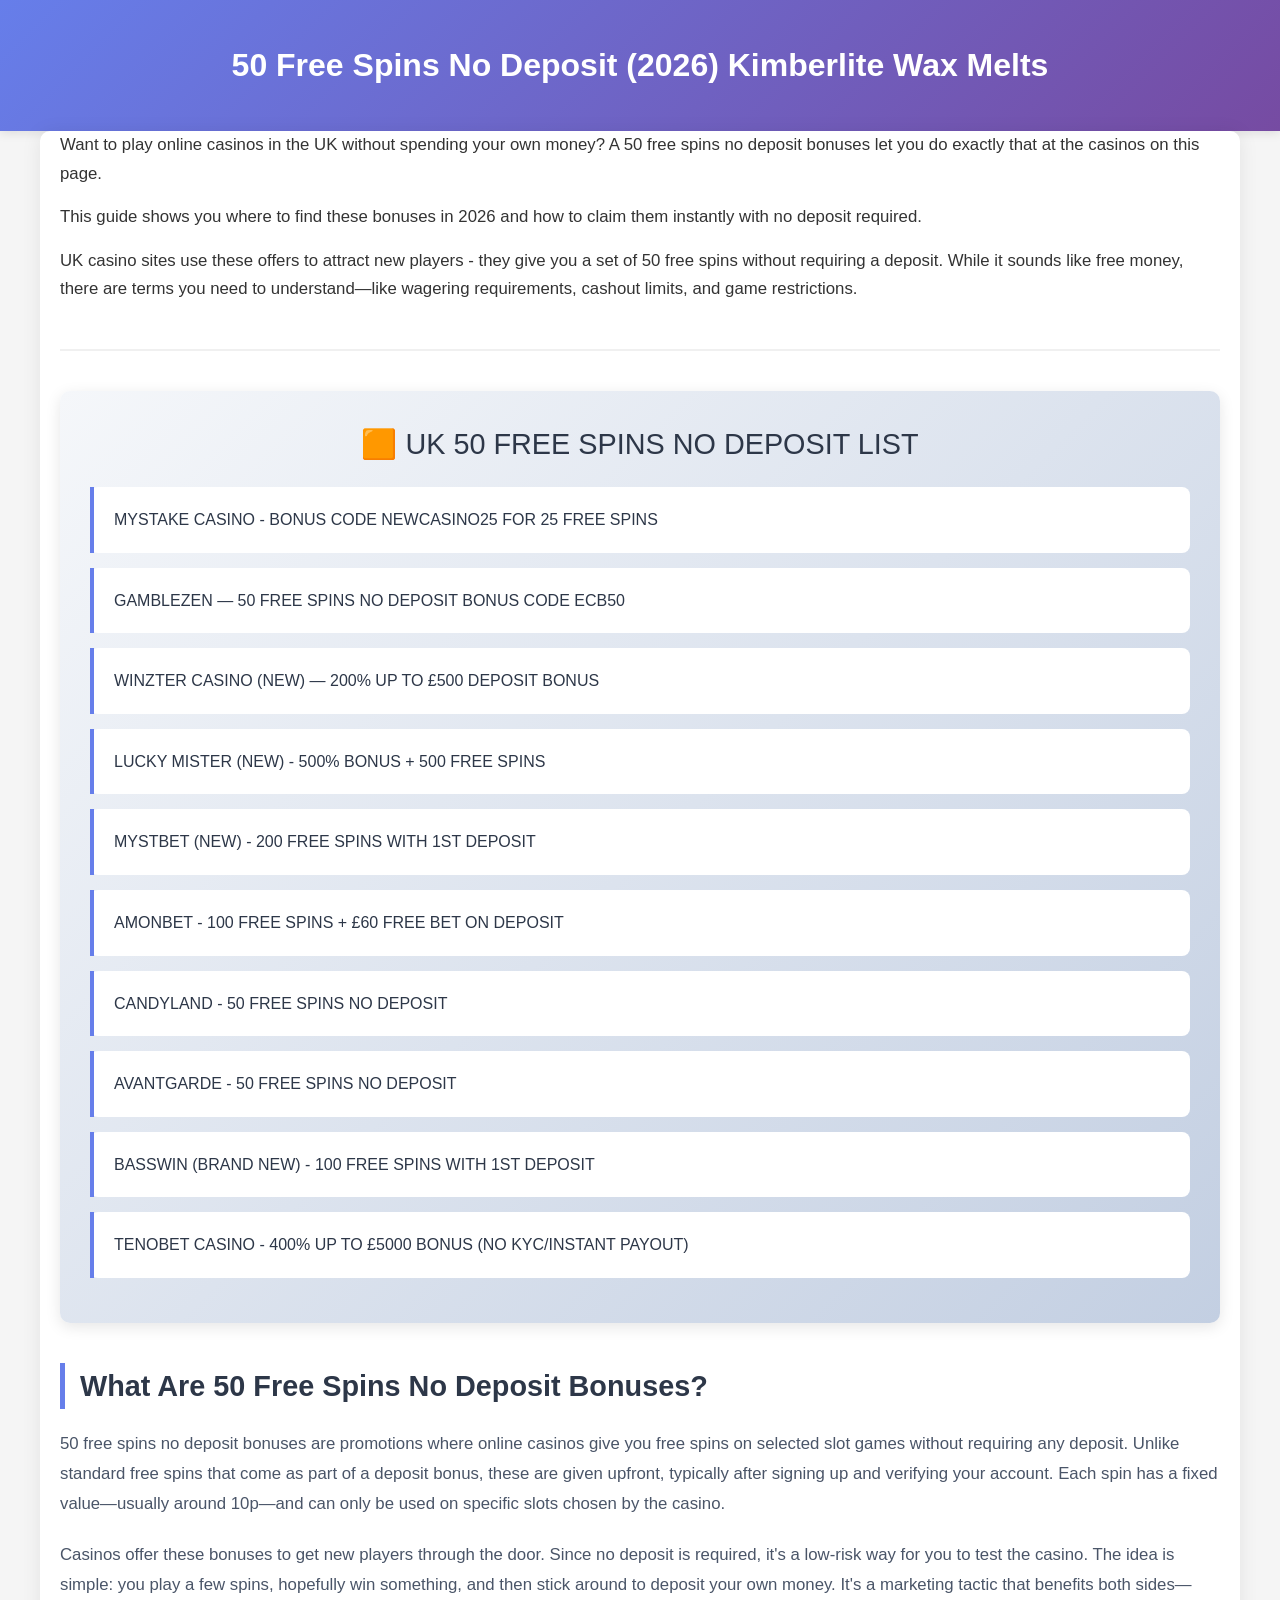
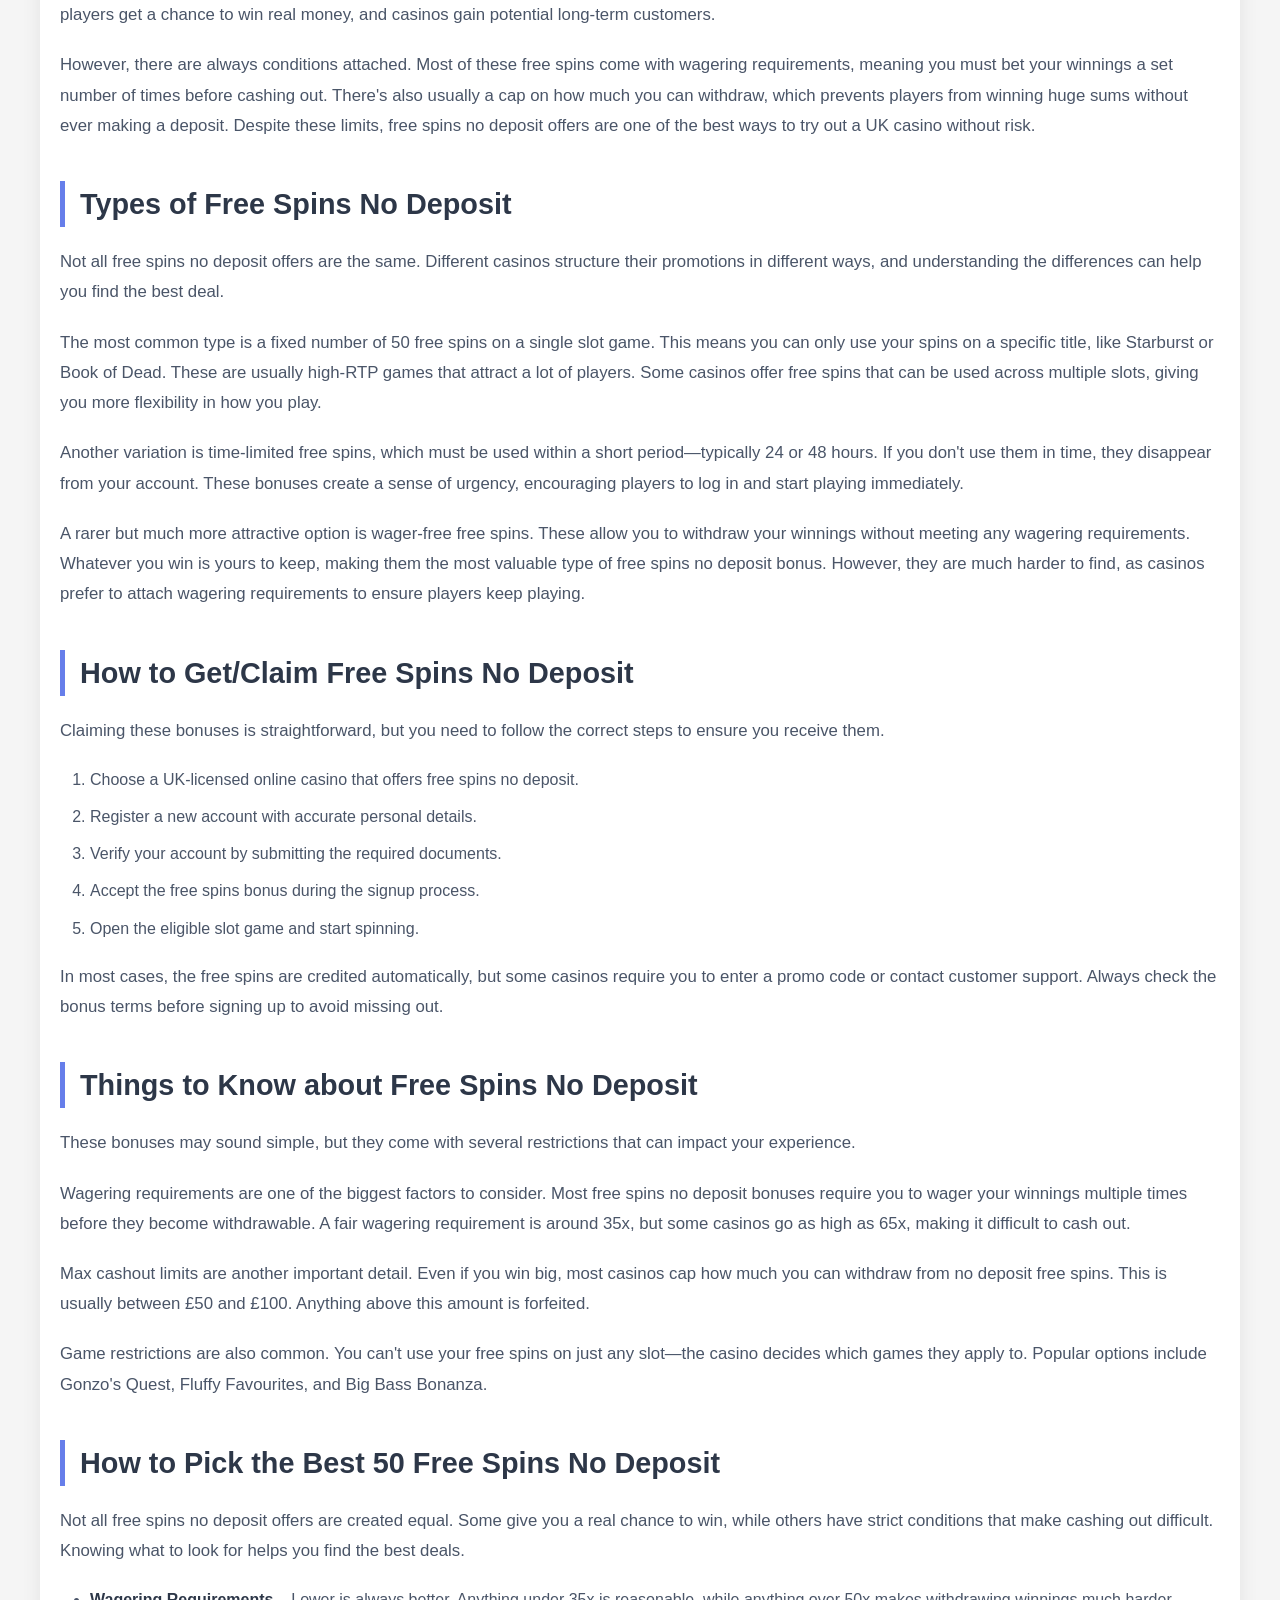
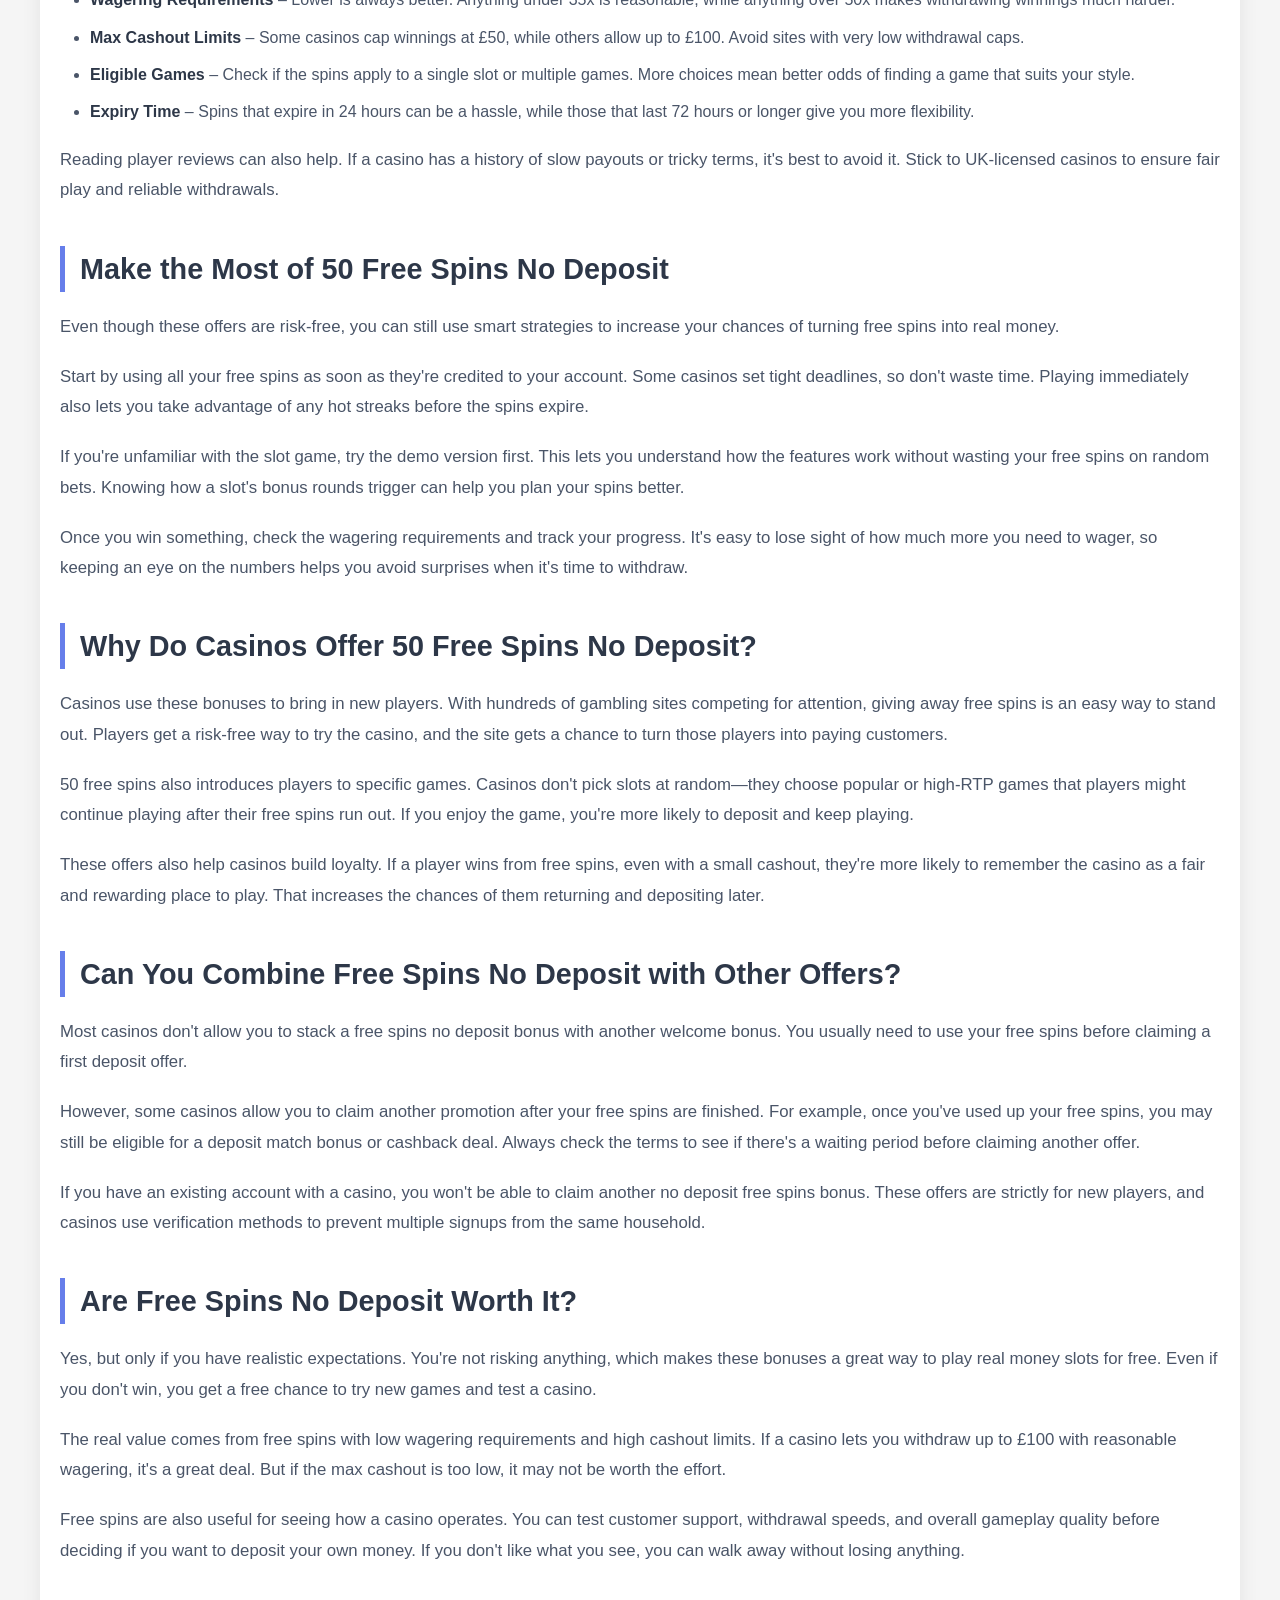
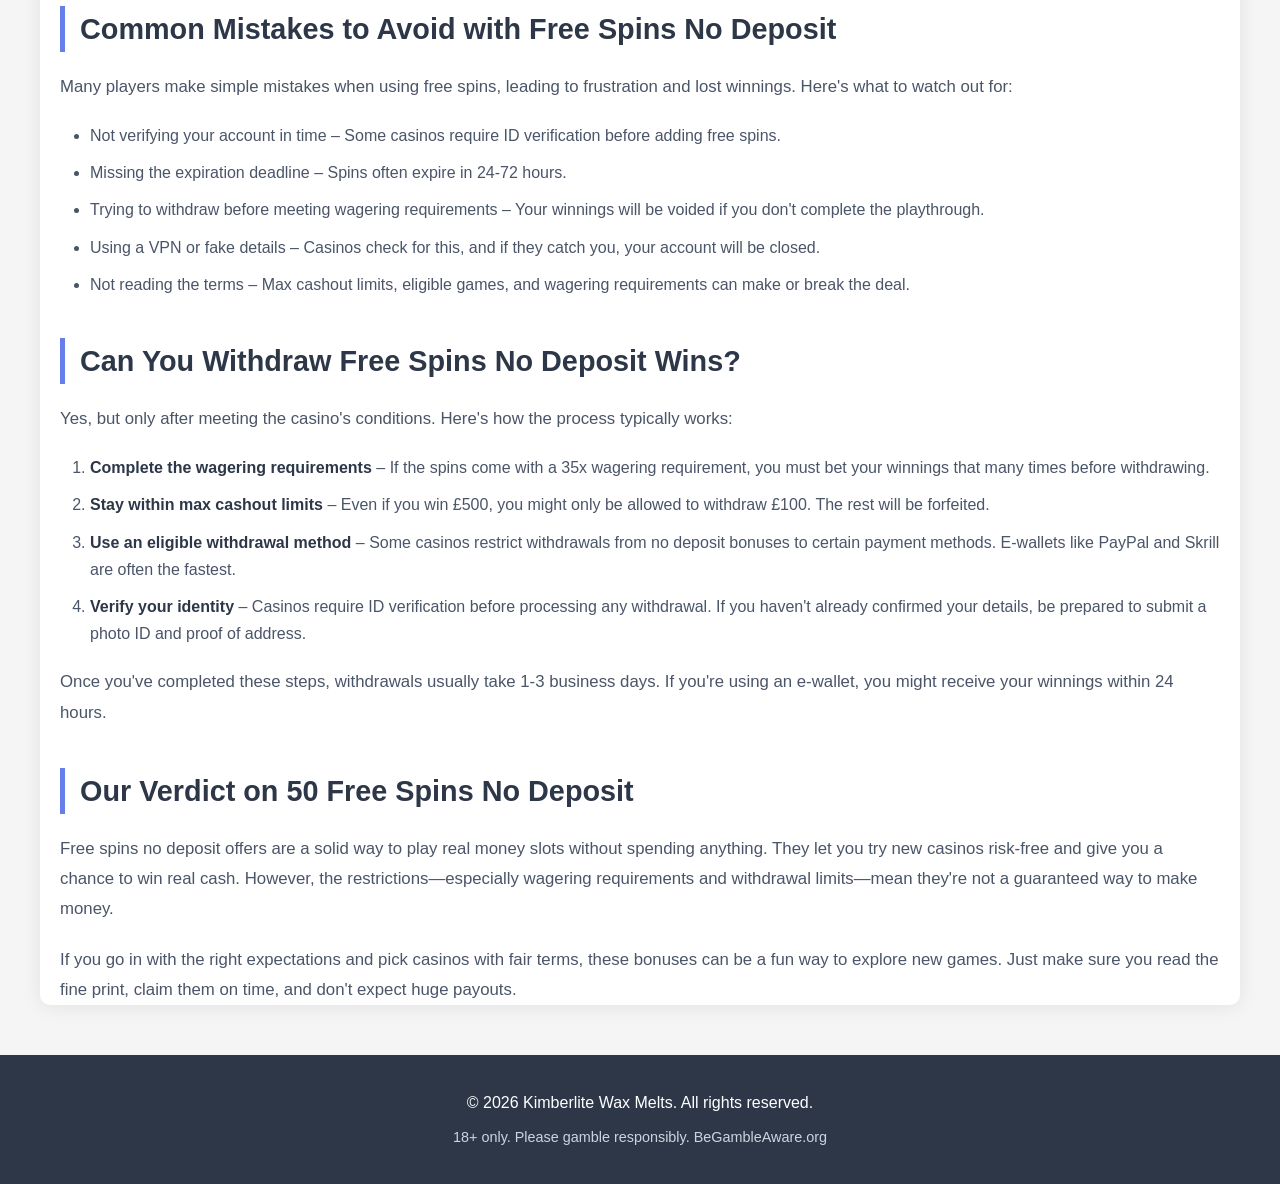
==== index.html @ 24a778c0 "Add 50 Free Spins No Deposit affiliate content page - Created index.html with comprehensive guide ab" ====
<!DOCTYPE html>
<html lang="en">
<head>
    <meta charset="UTF-8">
    <meta name="viewport" content="width=device-width, initial-scale=1.0">
    <meta name="description" content="50 Free Spins No Deposit (2026) - Get free spins at UK online casinos without making a deposit. Comprehensive guide to claiming your bonus.">
    <title>50 Free Spins No Deposit (2026) | Kimberlite Wax Melts</title>
    <link rel="stylesheet" href="style.css">
</head>
<body>
    <header>
        <div class="container">
            <h1>50 Free Spins No Deposit (2026) Kimberlite Wax Melts</h1>
        </div>
    </header>

    <main class="container">
        <section class="intro">
            <p>Want to play online casinos in the UK without spending your own money? A 50 free spins no deposit bonuses let you do exactly that at the casinos on this page.</p>

            <p>This guide shows you where to find these bonuses in 2026 and how to claim them instantly with no deposit required.</p>

            <p>UK casino sites use these offers to attract new players - they give you a set of 50 free spins without requiring a deposit. While it sounds like free money, there are terms you need to understand—like wagering requirements, cashout limits, and game restrictions.</p>
        </section>

        <section class="casino-list">
            <h2><span style="font-weight: 400;">🟧 UK 50 FREE SPINS NO DEPOSIT LIST</span></h2>
            <ul>
                <li aria-level="1">
                    <h3><a href="https://go.affiliatedonbet.com/visit/?bta=3145350&brand=mystake" rel="nofollow noopener" target="_blank"><span style="font-weight: 400;">MYSTAKE CASINO - BONUS CODE NEWCASINO25 FOR 25 FREE SPINS</span></a></h3>
                </li>
                <li aria-level="1">
                    <h3><a href="https://gamblezens.com/d59f81502" rel="nofollow noopener" target="_blank"><span style="font-weight: 400;">GAMBLEZEN — 50 FREE SPINS NO DEPOSIT BONUS CODE ECB50</span></a></h3>
                </li>
                <li aria-level="1">
                    <h3><a href="https://go.affililinks.com/visit/?bta=35245&nci=5351&afp=1&utm_campaign=GEO_TARGET_LINK" rel="nofollow noopener" target="_blank"><span style="font-weight: 400;">WINZTER CASINO (NEW) — 200% UP TO £500 DEPOSIT BONUS</span></a></h3>
                </li>
                <li aria-level="1">
                    <h3><a href="https://trk.trafik-sc.xyz/click?o=4766&a=17196&sub_id3=3&sub_id4=4&sub_id5=5" rel="nofollow noopener" target="_blank"><span style="font-weight: 400;">LUCKY MISTER (NEW) - 500% BONUS + 500 FREE SPINS</span></a></h3>
                </li>
                <li aria-level="1">
                    <h3><a href="https://www.nifoe1md.com/2P9J9R/415L5XB/" rel="nofollow noopener" target="_blank"><span style="font-weight: 400;">MYSTBET (NEW) - 200 FREE SPINS WITH 1ST DEPOSIT</span></a></h3>
                </li>
                <li aria-level="1">
                    <h3><a href="https://trk.trafik-sc.xyz/click?o=4771&a=17196&sub_id3=3&sub_id4=4&sub_id5=5" rel="nofollow noopener" target="_blank"><span style="font-weight: 400;">AMONBET - 100 FREE SPINS + £60 FREE BET ON DEPOSIT</span></a></h3>
                </li>
                <li aria-level="1">
                    <h3><a href="https://go.truedynastyaffiliates.com/visit/?bta=36291&nci=5902" rel="nofollow noopener" target="_blank"><span style="font-weight: 400;">CANDYLAND - 50 FREE SPINS NO DEPOSIT</span></a></h3>
                </li>
                <li aria-level="1">
                    <h3><a href="https://go.truedynastyaffiliates.com/visit/?bta=36291&nci=5906" rel="nofollow noopener" target="_blank"><span style="font-weight: 400;">AVANTGARDE - 50 FREE SPINS NO DEPOSIT</span></a></h3>
                </li>
                <li aria-level="1">
                    <h3><a href="https://trk.trafik-sc.xyz/click?o=4556&a=17196&sub_id3=3&sub_id4=4&sub_id5=5" rel="nofollow noopener" target="_blank"><span style="font-weight: 400;">BASSWIN (BRAND NEW) - 100 FREE SPINS WITH 1ST DEPOSIT</span></a></h3>
                </li>
                <li aria-level="1">
                    <h3><a href="https://go.afftrackio.com/visit/?bta=35294&nci=5358" rel="nofollow noopener" target="_blank"><span style="font-weight: 400;">TENOBET CASINO - 400% UP TO £5000 BONUS (NO KYC/INSTANT PAYOUT)</span></a></h3>
                </li>
            </ul>
        </section>

        <section class="content">
            <h2>What Are 50 Free Spins No Deposit Bonuses?</h2>
            <p>50 free spins no deposit bonuses are promotions where online casinos give you free spins on selected slot games without requiring any deposit. Unlike standard free spins that come as part of a deposit bonus, these are given upfront, typically after signing up and verifying your account. Each spin has a fixed value—usually around 10p—and can only be used on specific slots chosen by the casino.</p>

            <p>Casinos offer these bonuses to get new players through the door. Since no deposit is required, it's a low-risk way for you to test the casino. The idea is simple: you play a few spins, hopefully win something, and then stick around to deposit your own money. It's a marketing tactic that benefits both sides—players get a chance to win real money, and casinos gain potential long-term customers.</p>

            <p>However, there are always conditions attached. Most of these free spins come with wagering requirements, meaning you must bet your winnings a set number of times before cashing out. There's also usually a cap on how much you can withdraw, which prevents players from winning huge sums without ever making a deposit. Despite these limits, free spins no deposit offers are one of the best ways to try out a UK casino without risk.</p>

            <h2>Types of Free Spins No Deposit</h2>
            <p>Not all free spins no deposit offers are the same. Different casinos structure their promotions in different ways, and understanding the differences can help you find the best deal.</p>

            <p>The most common type is a fixed number of 50 free spins on a single slot game. This means you can only use your spins on a specific title, like Starburst or Book of Dead. These are usually high-RTP games that attract a lot of players. Some casinos offer free spins that can be used across multiple slots, giving you more flexibility in how you play.</p>

            <p>Another variation is time-limited free spins, which must be used within a short period—typically 24 or 48 hours. If you don't use them in time, they disappear from your account. These bonuses create a sense of urgency, encouraging players to log in and start playing immediately.</p>

            <p>A rarer but much more attractive option is wager-free free spins. These allow you to withdraw your winnings without meeting any wagering requirements. Whatever you win is yours to keep, making them the most valuable type of free spins no deposit bonus. However, they are much harder to find, as casinos prefer to attach wagering requirements to ensure players keep playing.</p>

            <h2>How to Get/Claim Free Spins No Deposit</h2>
            <p>Claiming these bonuses is straightforward, but you need to follow the correct steps to ensure you receive them.</p>

            <ol>
                <li>Choose a UK-licensed online casino that offers free spins no deposit.</li>
                <li>Register a new account with accurate personal details.</li>
                <li>Verify your account by submitting the required documents.</li>
                <li>Accept the free spins bonus during the signup process.</li>
                <li>Open the eligible slot game and start spinning.</li>
            </ol>

            <p>In most cases, the free spins are credited automatically, but some casinos require you to enter a promo code or contact customer support. Always check the bonus terms before signing up to avoid missing out.</p>

            <h2>Things to Know about Free Spins No Deposit</h2>
            <p>These bonuses may sound simple, but they come with several restrictions that can impact your experience.</p>

            <p>Wagering requirements are one of the biggest factors to consider. Most free spins no deposit bonuses require you to wager your winnings multiple times before they become withdrawable. A fair wagering requirement is around 35x, but some casinos go as high as 65x, making it difficult to cash out.</p>

            <p>Max cashout limits are another important detail. Even if you win big, most casinos cap how much you can withdraw from no deposit free spins. This is usually between £50 and £100. Anything above this amount is forfeited.</p>

            <p>Game restrictions are also common. You can't use your free spins on just any slot—the casino decides which games they apply to. Popular options include Gonzo's Quest, Fluffy Favourites, and Big Bass Bonanza.</p>

            <h2>How to Pick the Best 50 Free Spins No Deposit</h2>
            <p>Not all free spins no deposit offers are created equal. Some give you a real chance to win, while others have strict conditions that make cashing out difficult. Knowing what to look for helps you find the best deals.</p>

            <ul>
                <li><strong>Wagering Requirements</strong> – Lower is always better. Anything under 35x is reasonable, while anything over 50x makes withdrawing winnings much harder.</li>
                <li><strong>Max Cashout Limits</strong> – Some casinos cap winnings at £50, while others allow up to £100. Avoid sites with very low withdrawal caps.</li>
                <li><strong>Eligible Games</strong> – Check if the spins apply to a single slot or multiple games. More choices mean better odds of finding a game that suits your style.</li>
                <li><strong>Expiry Time</strong> – Spins that expire in 24 hours can be a hassle, while those that last 72 hours or longer give you more flexibility.</li>
            </ul>

            <p>Reading player reviews can also help. If a casino has a history of slow payouts or tricky terms, it's best to avoid it. Stick to UK-licensed casinos to ensure fair play and reliable withdrawals.</p>

            <h2>Make the Most of 50 Free Spins No Deposit</h2>
            <p>Even though these offers are risk-free, you can still use smart strategies to increase your chances of turning free spins into real money.</p>

            <p>Start by using all your free spins as soon as they're credited to your account. Some casinos set tight deadlines, so don't waste time. Playing immediately also lets you take advantage of any hot streaks before the spins expire.</p>

            <p>If you're unfamiliar with the slot game, try the demo version first. This lets you understand how the features work without wasting your free spins on random bets. Knowing how a slot's bonus rounds trigger can help you plan your spins better.</p>

            <p>Once you win something, check the wagering requirements and track your progress. It's easy to lose sight of how much more you need to wager, so keeping an eye on the numbers helps you avoid surprises when it's time to withdraw.</p>

            <h2>Why Do Casinos Offer 50 Free Spins No Deposit?</h2>
            <p>Casinos use these bonuses to bring in new players. With hundreds of gambling sites competing for attention, giving away free spins is an easy way to stand out. Players get a risk-free way to try the casino, and the site gets a chance to turn those players into paying customers.</p>

            <p>50 free spins also introduces players to specific games. Casinos don't pick slots at random—they choose popular or high-RTP games that players might continue playing after their free spins run out. If you enjoy the game, you're more likely to deposit and keep playing.</p>

            <p>These offers also help casinos build loyalty. If a player wins from free spins, even with a small cashout, they're more likely to remember the casino as a fair and rewarding place to play. That increases the chances of them returning and depositing later.</p>

            <h2>Can You Combine Free Spins No Deposit with Other Offers?</h2>
            <p>Most casinos don't allow you to stack a free spins no deposit bonus with another welcome bonus. You usually need to use your free spins before claiming a first deposit offer.</p>

            <p>However, some casinos allow you to claim another promotion after your free spins are finished. For example, once you've used up your free spins, you may still be eligible for a deposit match bonus or cashback deal. Always check the terms to see if there's a waiting period before claiming another offer.</p>

            <p>If you have an existing account with a casino, you won't be able to claim another no deposit free spins bonus. These offers are strictly for new players, and casinos use verification methods to prevent multiple signups from the same household.</p>

            <h2>Are Free Spins No Deposit Worth It?</h2>
            <p>Yes, but only if you have realistic expectations. You're not risking anything, which makes these bonuses a great way to play real money slots for free. Even if you don't win, you get a free chance to try new games and test a casino.</p>

            <p>The real value comes from free spins with low wagering requirements and high cashout limits. If a casino lets you withdraw up to £100 with reasonable wagering, it's a great deal. But if the max cashout is too low, it may not be worth the effort.</p>

            <p>Free spins are also useful for seeing how a casino operates. You can test customer support, withdrawal speeds, and overall gameplay quality before deciding if you want to deposit your own money. If you don't like what you see, you can walk away without losing anything.</p>

            <h2>Common Mistakes to Avoid with Free Spins No Deposit</h2>
            <p>Many players make simple mistakes when using free spins, leading to frustration and lost winnings. Here's what to watch out for:</p>

            <ul>
                <li>Not verifying your account in time – Some casinos require ID verification before adding free spins.</li>
                <li>Missing the expiration deadline – Spins often expire in 24-72 hours.</li>
                <li>Trying to withdraw before meeting wagering requirements – Your winnings will be voided if you don't complete the playthrough.</li>
                <li>Using a VPN or fake details – Casinos check for this, and if they catch you, your account will be closed.</li>
                <li>Not reading the terms – Max cashout limits, eligible games, and wagering requirements can make or break the deal.</li>
            </ul>

            <h2>Can You Withdraw Free Spins No Deposit Wins?</h2>
            <p>Yes, but only after meeting the casino's conditions. Here's how the process typically works:</p>

            <ol>
                <li><strong>Complete the wagering requirements</strong> – If the spins come with a 35x wagering requirement, you must bet your winnings that many times before withdrawing.</li>
                <li><strong>Stay within max cashout limits</strong> – Even if you win £500, you might only be allowed to withdraw £100. The rest will be forfeited.</li>
                <li><strong>Use an eligible withdrawal method</strong> – Some casinos restrict withdrawals from no deposit bonuses to certain payment methods. E-wallets like PayPal and Skrill are often the fastest.</li>
                <li><strong>Verify your identity</strong> – Casinos require ID verification before processing any withdrawal. If you haven't already confirmed your details, be prepared to submit a photo ID and proof of address.</li>
            </ol>

            <p>Once you've completed these steps, withdrawals usually take 1-3 business days. If you're using an e-wallet, you might receive your winnings within 24 hours.</p>

            <h2>Our Verdict on 50 Free Spins No Deposit</h2>
            <p>Free spins no deposit offers are a solid way to play real money slots without spending anything. They let you try new casinos risk-free and give you a chance to win real cash. However, the restrictions—especially wagering requirements and withdrawal limits—mean they're not a guaranteed way to make money.</p>

            <p>If you go in with the right expectations and pick casinos with fair terms, these bonuses can be a fun way to explore new games. Just make sure you read the fine print, claim them on time, and don't expect huge payouts.</p>
        </section>
    </main>

    <footer>
        <div class="container">
            <p>&copy; 2026 Kimberlite Wax Melts. All rights reserved.</p>
            <p class="disclaimer">18+ only. Please gamble responsibly. BeGambleAware.org</p>
        </div>
    </footer>
</body>
</html>
---- style.css ----
/* Reset and base styles */
* {
    margin: 0;
    padding: 0;
    box-sizing: border-box;
}

body {
    font-family: -apple-system, BlinkMacSystemFont, 'Segoe UI', Roboto, Oxygen, Ubuntu, Cantarell, sans-serif;
    line-height: 1.6;
    color: #333;
    background-color: #f5f5f5;
}

.container {
    max-width: 1200px;
    margin: 0 auto;
    padding: 0 20px;
}

/* Header */
header {
    background: linear-gradient(135deg, #667eea 0%, #764ba2 100%);
    color: white;
    padding: 40px 0;
    box-shadow: 0 2px 10px rgba(0,0,0,0.1);
}

header h1 {
    font-size: 2rem;
    font-weight: 700;
    text-align: center;
    margin: 0;
}

/* Main content */
main {
    background: white;
    margin: 30px auto;
    padding: 40px;
    border-radius: 10px;
    box-shadow: 0 2px 20px rgba(0,0,0,0.08);
}

/* Intro section */
.intro {
    margin-bottom: 40px;
    padding-bottom: 30px;
    border-bottom: 2px solid #f0f0f0;
}

.intro p {
    margin-bottom: 15px;
    font-size: 1.05rem;
    line-height: 1.7;
}

/* Casino list */
.casino-list {
    background: linear-gradient(135deg, #f5f7fa 0%, #c3cfe2 100%);
    padding: 30px;
    border-radius: 10px;
    margin-bottom: 40px;
    box-shadow: 0 4px 15px rgba(0,0,0,0.1);
}

.casino-list h2 {
    color: #2d3748;
    margin-bottom: 20px;
    font-size: 1.8rem;
    text-align: center;
}

.casino-list ul {
    list-style: none;
}

.casino-list li {
    margin-bottom: 15px;
    background: white;
    border-radius: 8px;
    transition: transform 0.2s ease, box-shadow 0.2s ease;
}

.casino-list li:hover {
    transform: translateY(-2px);
    box-shadow: 0 5px 20px rgba(0,0,0,0.15);
}

.casino-list h3 {
    margin: 0;
    padding: 0;
}

.casino-list a {
    display: block;
    padding: 20px;
    color: #2d3748;
    text-decoration: none;
    font-size: 1rem;
    font-weight: 600;
    border-left: 4px solid #667eea;
    transition: border-color 0.2s ease;
}

.casino-list a:hover {
    color: #667eea;
    border-left-color: #764ba2;
}

/* Content section */
.content {
    margin-top: 40px;
}

.content h2 {
    color: #2d3748;
    margin-top: 40px;
    margin-bottom: 20px;
    font-size: 1.8rem;
    border-left: 5px solid #667eea;
    padding-left: 15px;
}

.content p {
    margin-bottom: 20px;
    font-size: 1.05rem;
    line-height: 1.8;
    color: #4a5568;
}

.content ul,
.content ol {
    margin-bottom: 20px;
    margin-left: 30px;
}

.content li {
    margin-bottom: 10px;
    line-height: 1.7;
    color: #4a5568;
}

.content strong {
    color: #2d3748;
    font-weight: 600;
}

/* Footer */
footer {
    background: #2d3748;
    color: white;
    padding: 30px 0;
    text-align: center;
    margin-top: 50px;
}

footer p {
    margin: 5px 0;
}

.disclaimer {
    font-size: 0.9rem;
    color: #cbd5e0;
    margin-top: 10px;
    font-weight: 500;
}

/* Responsive design */
@media (max-width: 768px) {
    header h1 {
        font-size: 1.5rem;
    }

    main {
        padding: 20px;
        margin: 20px 10px;
    }

    .casino-list {
        padding: 20px 15px;
    }

    .casino-list a {
        padding: 15px;
        font-size: 0.9rem;
    }

    .content h2 {
        font-size: 1.5rem;
    }

    .content p,
    .content li {
        font-size: 1rem;
    }
}

@media (max-width: 480px) {
    header h1 {
        font-size: 1.2rem;
    }

    .casino-list h2 {
        font-size: 1.3rem;
    }

    .content h2 {
        font-size: 1.3rem;
    }
}
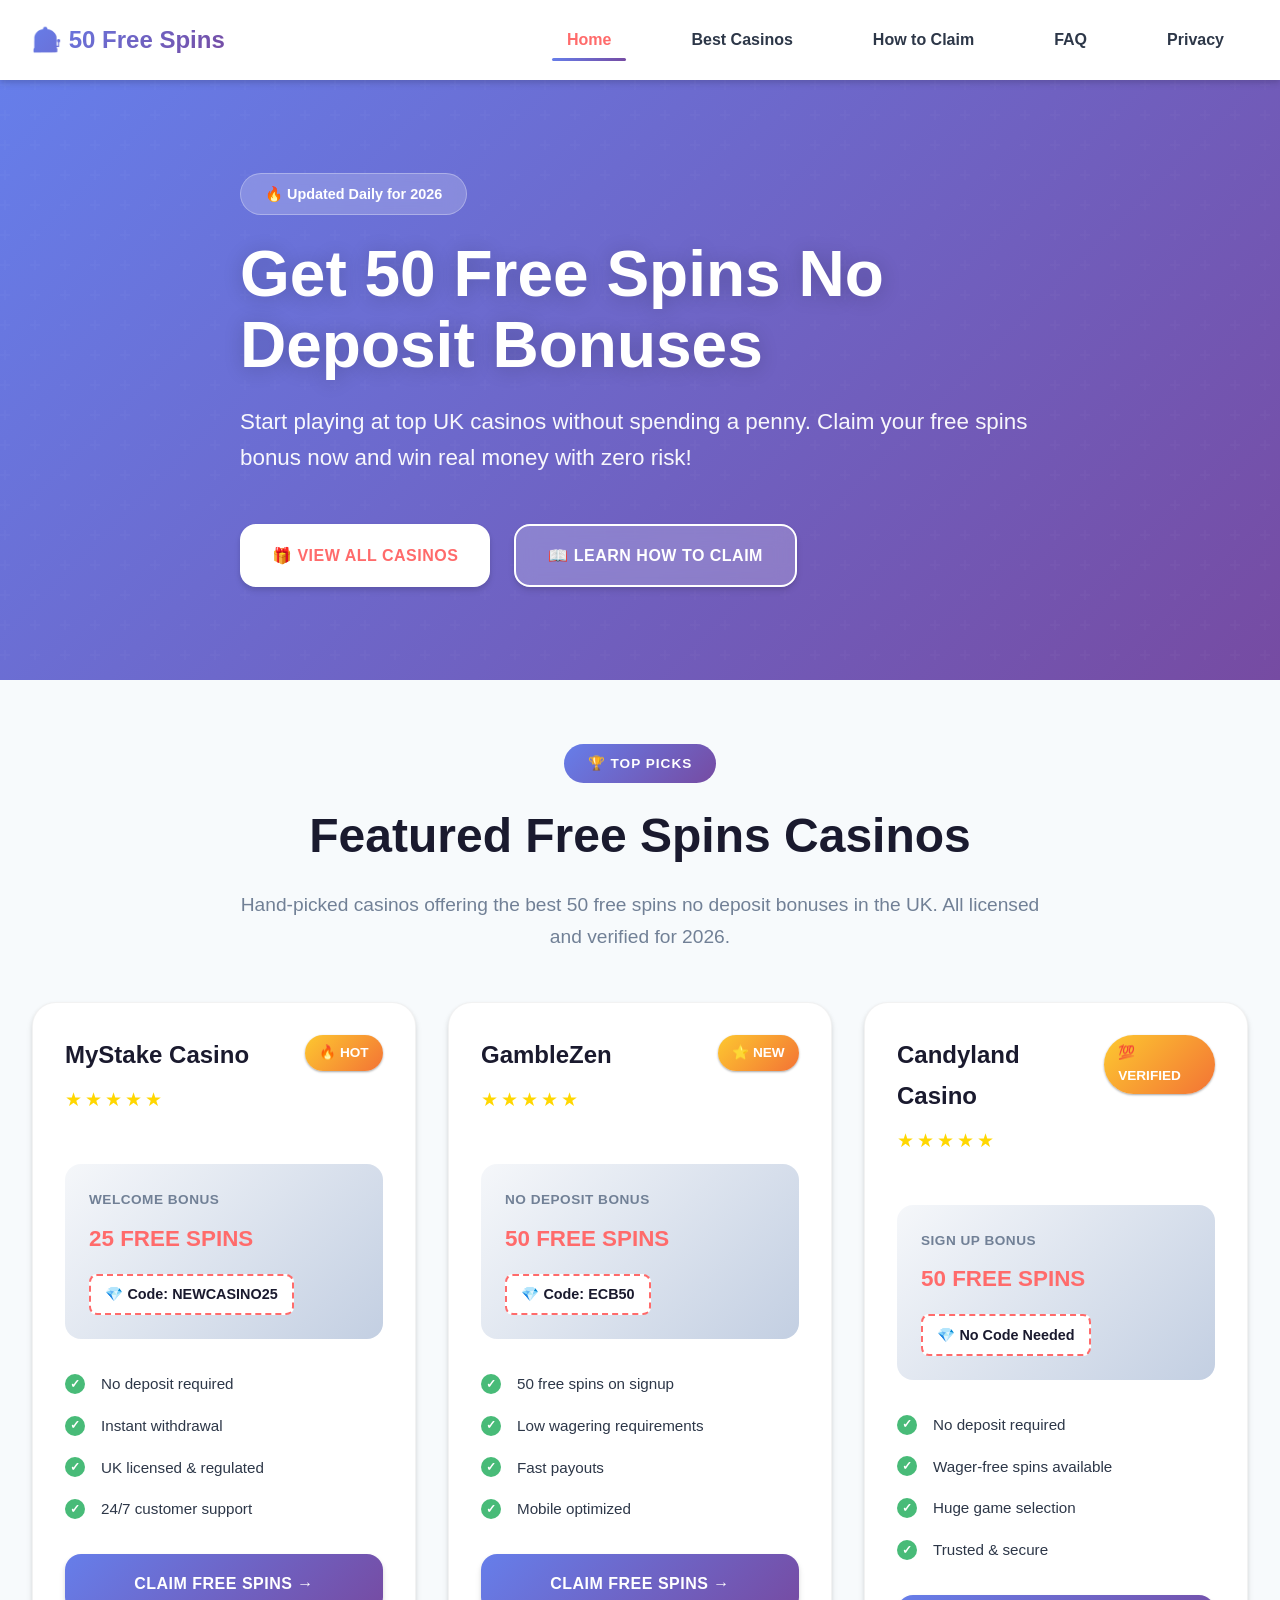
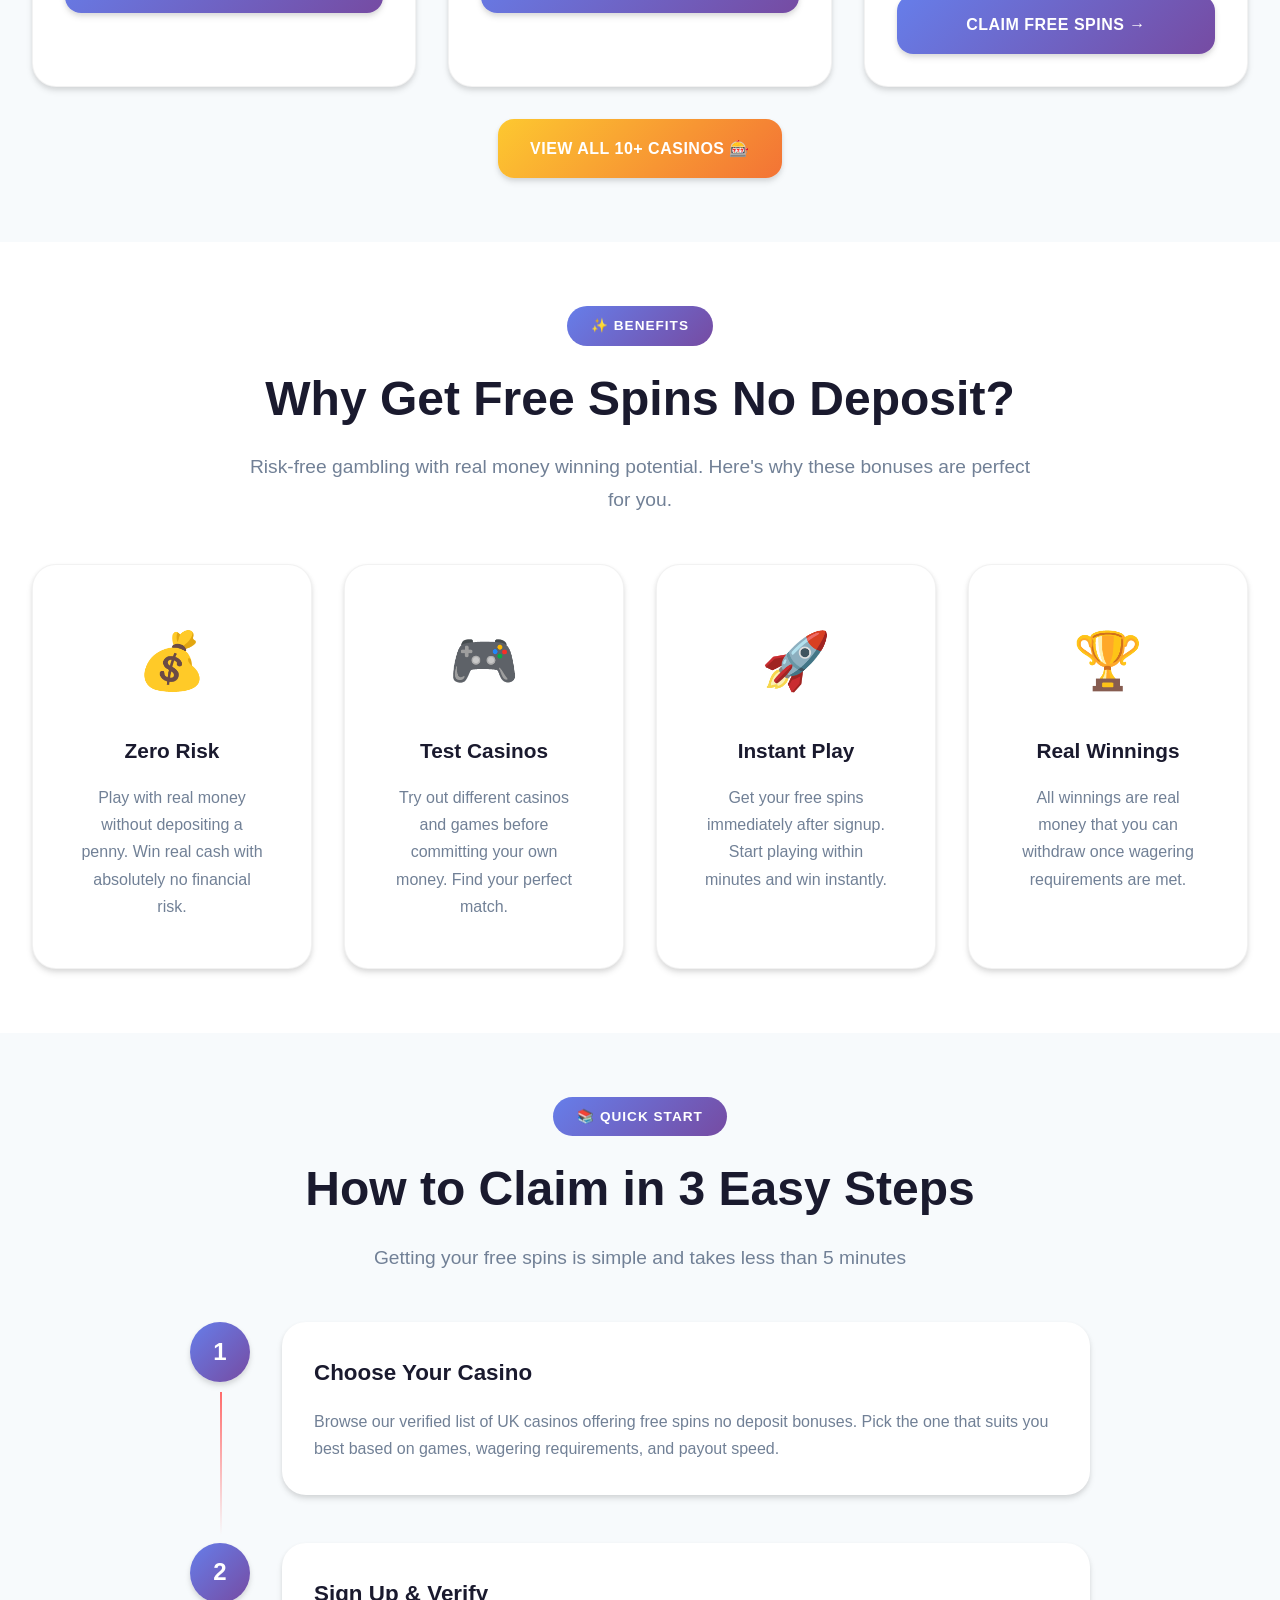
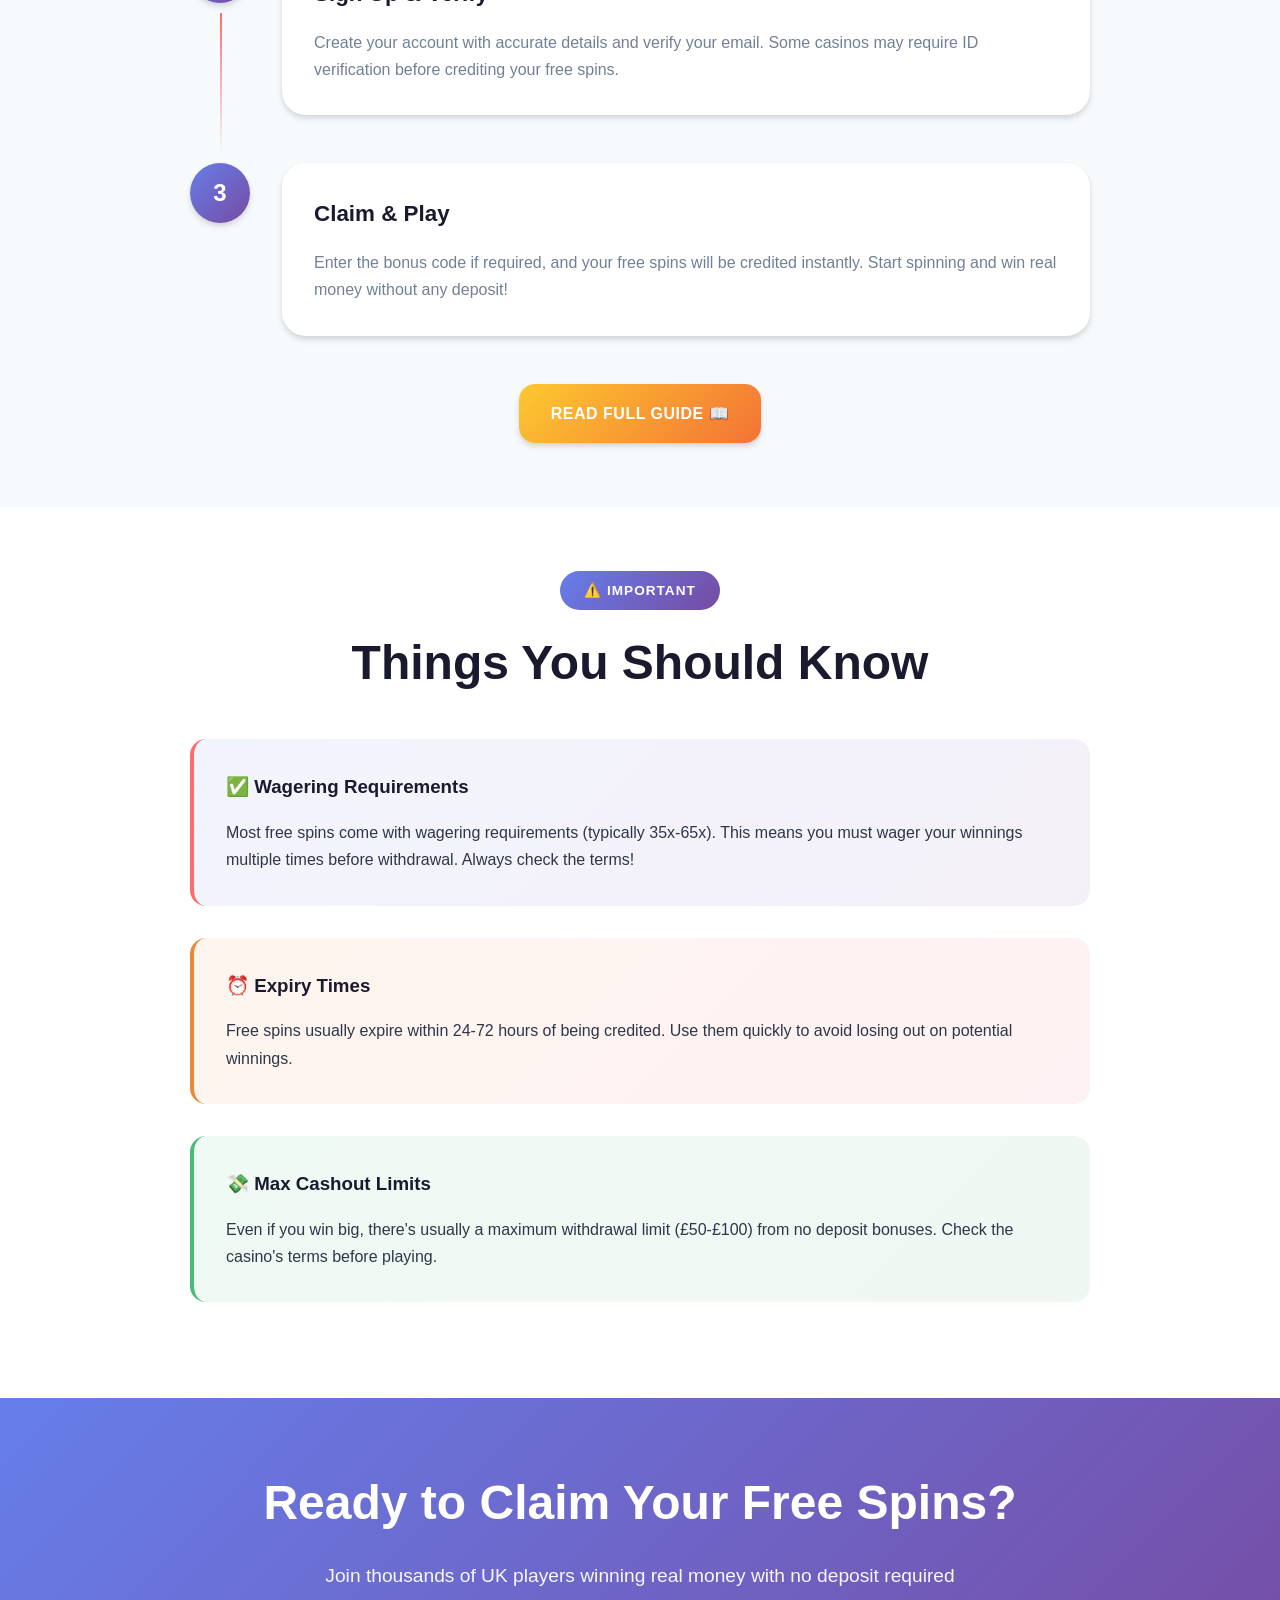
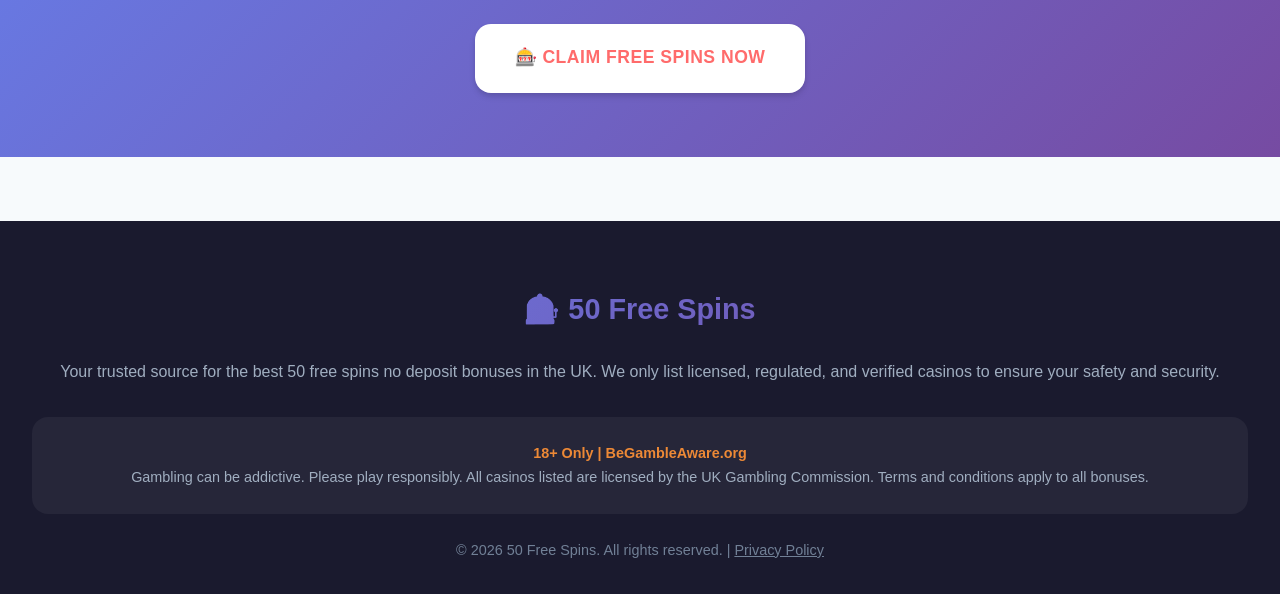
==== commit cc3b64c0: "Create modern 5-page casino affiliate website with slick design - Replaced basic single-page site wi" ====
--- a/index.html
+++ b/index.html
@@ -3,178 +3,349 @@
 <head>
     <meta charset="UTF-8">
     <meta name="viewport" content="width=device-width, initial-scale=1.0">
-    <meta name="description" content="50 Free Spins No Deposit (2026) - Get free spins at UK online casinos without making a deposit. Comprehensive guide to claiming your bonus.">
-    <title>50 Free Spins No Deposit (2026) | Kimberlite Wax Melts</title>
-    <link rel="stylesheet" href="style.css">
+    <meta name="description" content="Discover the best 50 free spins no deposit bonuses for 2026. Claim your free spins at top UK online casinos without spending a penny. Updated daily!">
+    <title>50 Free Spins No Deposit 2026 | Best UK Casino Bonuses</title>
+    <link rel="stylesheet" href="styles.css">
 </head>
 <body>
-    <header>
+    <!-- Navigation -->
+    <nav class="nav">
+        <div class="nav-container">
+            <a href="index.html" class="nav-logo">🎰 50 Free Spins</a>
+            <ul class="nav-menu">
+                <li><a href="index.html" class="nav-link active">Home</a></li>
+                <li><a href="casinos.html" class="nav-link">Best Casinos</a></li>
+                <li><a href="how-to-claim.html" class="nav-link">How to Claim</a></li>
+                <li><a href="faq.html" class="nav-link">FAQ</a></li>
+                <li><a href="privacy-policy.html" class="nav-link">Privacy</a></li>
+            </ul>
+            <div class="nav-toggle">
+                <span></span>
+                <span></span>
+                <span></span>
+            </div>
+        </div>
+    </nav>
+
+    <!-- Hero Section -->
+    <section class="hero">
+        <div class="hero-container">
+            <div class="hero-content">
+                <div class="hero-badge">🔥 Updated Daily for 2026</div>
+                <h1 class="hero-title">Get 50 Free Spins No Deposit Bonuses</h1>
+                <p class="hero-subtitle">
+                    Start playing at top UK casinos without spending a penny. Claim your free spins bonus now and win real money with zero risk!
+                </p>
+                <div class="hero-cta">
+                    <a href="casinos.html" class="btn btn-primary">🎁 View All Casinos</a>
+                    <a href="how-to-claim.html" class="btn btn-secondary">📖 Learn How to Claim</a>
+                </div>
+            </div>
+        </div>
+    </section>
+
+    <!-- Featured Casinos -->
+    <section class="section">
         <div class="container">
-            <h1>50 Free Spins No Deposit (2026) Kimberlite Wax Melts</h1>
-        </div>
-    </header>
-
-    <main class="container">
-        <section class="intro">
-            <p>Want to play online casinos in the UK without spending your own money? A 50 free spins no deposit bonuses let you do exactly that at the casinos on this page.</p>
-
-            <p>This guide shows you where to find these bonuses in 2026 and how to claim them instantly with no deposit required.</p>
-
-            <p>UK casino sites use these offers to attract new players - they give you a set of 50 free spins without requiring a deposit. While it sounds like free money, there are terms you need to understand—like wagering requirements, cashout limits, and game restrictions.</p>
-        </section>
-
-        <section class="casino-list">
-            <h2><span style="font-weight: 400;">🟧 UK 50 FREE SPINS NO DEPOSIT LIST</span></h2>
-            <ul>
-                <li aria-level="1">
-                    <h3><a href="https://go.affiliatedonbet.com/visit/?bta=3145350&brand=mystake" rel="nofollow noopener" target="_blank"><span style="font-weight: 400;">MYSTAKE CASINO - BONUS CODE NEWCASINO25 FOR 25 FREE SPINS</span></a></h3>
-                </li>
-                <li aria-level="1">
-                    <h3><a href="https://gamblezens.com/d59f81502" rel="nofollow noopener" target="_blank"><span style="font-weight: 400;">GAMBLEZEN — 50 FREE SPINS NO DEPOSIT BONUS CODE ECB50</span></a></h3>
-                </li>
-                <li aria-level="1">
-                    <h3><a href="https://go.affililinks.com/visit/?bta=35245&nci=5351&afp=1&utm_campaign=GEO_TARGET_LINK" rel="nofollow noopener" target="_blank"><span style="font-weight: 400;">WINZTER CASINO (NEW) — 200% UP TO £500 DEPOSIT BONUS</span></a></h3>
-                </li>
-                <li aria-level="1">
-                    <h3><a href="https://trk.trafik-sc.xyz/click?o=4766&a=17196&sub_id3=3&sub_id4=4&sub_id5=5" rel="nofollow noopener" target="_blank"><span style="font-weight: 400;">LUCKY MISTER (NEW) - 500% BONUS + 500 FREE SPINS</span></a></h3>
-                </li>
-                <li aria-level="1">
-                    <h3><a href="https://www.nifoe1md.com/2P9J9R/415L5XB/" rel="nofollow noopener" target="_blank"><span style="font-weight: 400;">MYSTBET (NEW) - 200 FREE SPINS WITH 1ST DEPOSIT</span></a></h3>
-                </li>
-                <li aria-level="1">
-                    <h3><a href="https://trk.trafik-sc.xyz/click?o=4771&a=17196&sub_id3=3&sub_id4=4&sub_id5=5" rel="nofollow noopener" target="_blank"><span style="font-weight: 400;">AMONBET - 100 FREE SPINS + £60 FREE BET ON DEPOSIT</span></a></h3>
-                </li>
-                <li aria-level="1">
-                    <h3><a href="https://go.truedynastyaffiliates.com/visit/?bta=36291&nci=5902" rel="nofollow noopener" target="_blank"><span style="font-weight: 400;">CANDYLAND - 50 FREE SPINS NO DEPOSIT</span></a></h3>
-                </li>
-                <li aria-level="1">
-                    <h3><a href="https://go.truedynastyaffiliates.com/visit/?bta=36291&nci=5906" rel="nofollow noopener" target="_blank"><span style="font-weight: 400;">AVANTGARDE - 50 FREE SPINS NO DEPOSIT</span></a></h3>
-                </li>
-                <li aria-level="1">
-                    <h3><a href="https://trk.trafik-sc.xyz/click?o=4556&a=17196&sub_id3=3&sub_id4=4&sub_id5=5" rel="nofollow noopener" target="_blank"><span style="font-weight: 400;">BASSWIN (BRAND NEW) - 100 FREE SPINS WITH 1ST DEPOSIT</span></a></h3>
-                </li>
-                <li aria-level="1">
-                    <h3><a href="https://go.afftrackio.com/visit/?bta=35294&nci=5358" rel="nofollow noopener" target="_blank"><span style="font-weight: 400;">TENOBET CASINO - 400% UP TO £5000 BONUS (NO KYC/INSTANT PAYOUT)</span></a></h3>
-                </li>
-            </ul>
-        </section>
-
-        <section class="content">
-            <h2>What Are 50 Free Spins No Deposit Bonuses?</h2>
-            <p>50 free spins no deposit bonuses are promotions where online casinos give you free spins on selected slot games without requiring any deposit. Unlike standard free spins that come as part of a deposit bonus, these are given upfront, typically after signing up and verifying your account. Each spin has a fixed value—usually around 10p—and can only be used on specific slots chosen by the casino.</p>
-
-            <p>Casinos offer these bonuses to get new players through the door. Since no deposit is required, it's a low-risk way for you to test the casino. The idea is simple: you play a few spins, hopefully win something, and then stick around to deposit your own money. It's a marketing tactic that benefits both sides—players get a chance to win real money, and casinos gain potential long-term customers.</p>
-
-            <p>However, there are always conditions attached. Most of these free spins come with wagering requirements, meaning you must bet your winnings a set number of times before cashing out. There's also usually a cap on how much you can withdraw, which prevents players from winning huge sums without ever making a deposit. Despite these limits, free spins no deposit offers are one of the best ways to try out a UK casino without risk.</p>
-
-            <h2>Types of Free Spins No Deposit</h2>
-            <p>Not all free spins no deposit offers are the same. Different casinos structure their promotions in different ways, and understanding the differences can help you find the best deal.</p>
-
-            <p>The most common type is a fixed number of 50 free spins on a single slot game. This means you can only use your spins on a specific title, like Starburst or Book of Dead. These are usually high-RTP games that attract a lot of players. Some casinos offer free spins that can be used across multiple slots, giving you more flexibility in how you play.</p>
-
-            <p>Another variation is time-limited free spins, which must be used within a short period—typically 24 or 48 hours. If you don't use them in time, they disappear from your account. These bonuses create a sense of urgency, encouraging players to log in and start playing immediately.</p>
-
-            <p>A rarer but much more attractive option is wager-free free spins. These allow you to withdraw your winnings without meeting any wagering requirements. Whatever you win is yours to keep, making them the most valuable type of free spins no deposit bonus. However, they are much harder to find, as casinos prefer to attach wagering requirements to ensure players keep playing.</p>
-
-            <h2>How to Get/Claim Free Spins No Deposit</h2>
-            <p>Claiming these bonuses is straightforward, but you need to follow the correct steps to ensure you receive them.</p>
-
-            <ol>
-                <li>Choose a UK-licensed online casino that offers free spins no deposit.</li>
-                <li>Register a new account with accurate personal details.</li>
-                <li>Verify your account by submitting the required documents.</li>
-                <li>Accept the free spins bonus during the signup process.</li>
-                <li>Open the eligible slot game and start spinning.</li>
-            </ol>
-
-            <p>In most cases, the free spins are credited automatically, but some casinos require you to enter a promo code or contact customer support. Always check the bonus terms before signing up to avoid missing out.</p>
-
-            <h2>Things to Know about Free Spins No Deposit</h2>
-            <p>These bonuses may sound simple, but they come with several restrictions that can impact your experience.</p>
-
-            <p>Wagering requirements are one of the biggest factors to consider. Most free spins no deposit bonuses require you to wager your winnings multiple times before they become withdrawable. A fair wagering requirement is around 35x, but some casinos go as high as 65x, making it difficult to cash out.</p>
-
-            <p>Max cashout limits are another important detail. Even if you win big, most casinos cap how much you can withdraw from no deposit free spins. This is usually between £50 and £100. Anything above this amount is forfeited.</p>
-
-            <p>Game restrictions are also common. You can't use your free spins on just any slot—the casino decides which games they apply to. Popular options include Gonzo's Quest, Fluffy Favourites, and Big Bass Bonanza.</p>
-
-            <h2>How to Pick the Best 50 Free Spins No Deposit</h2>
-            <p>Not all free spins no deposit offers are created equal. Some give you a real chance to win, while others have strict conditions that make cashing out difficult. Knowing what to look for helps you find the best deals.</p>
-
-            <ul>
-                <li><strong>Wagering Requirements</strong> – Lower is always better. Anything under 35x is reasonable, while anything over 50x makes withdrawing winnings much harder.</li>
-                <li><strong>Max Cashout Limits</strong> – Some casinos cap winnings at £50, while others allow up to £100. Avoid sites with very low withdrawal caps.</li>
-                <li><strong>Eligible Games</strong> – Check if the spins apply to a single slot or multiple games. More choices mean better odds of finding a game that suits your style.</li>
-                <li><strong>Expiry Time</strong> – Spins that expire in 24 hours can be a hassle, while those that last 72 hours or longer give you more flexibility.</li>
-            </ul>
-
-            <p>Reading player reviews can also help. If a casino has a history of slow payouts or tricky terms, it's best to avoid it. Stick to UK-licensed casinos to ensure fair play and reliable withdrawals.</p>
-
-            <h2>Make the Most of 50 Free Spins No Deposit</h2>
-            <p>Even though these offers are risk-free, you can still use smart strategies to increase your chances of turning free spins into real money.</p>
-
-            <p>Start by using all your free spins as soon as they're credited to your account. Some casinos set tight deadlines, so don't waste time. Playing immediately also lets you take advantage of any hot streaks before the spins expire.</p>
-
-            <p>If you're unfamiliar with the slot game, try the demo version first. This lets you understand how the features work without wasting your free spins on random bets. Knowing how a slot's bonus rounds trigger can help you plan your spins better.</p>
-
-            <p>Once you win something, check the wagering requirements and track your progress. It's easy to lose sight of how much more you need to wager, so keeping an eye on the numbers helps you avoid surprises when it's time to withdraw.</p>
-
-            <h2>Why Do Casinos Offer 50 Free Spins No Deposit?</h2>
-            <p>Casinos use these bonuses to bring in new players. With hundreds of gambling sites competing for attention, giving away free spins is an easy way to stand out. Players get a risk-free way to try the casino, and the site gets a chance to turn those players into paying customers.</p>
-
-            <p>50 free spins also introduces players to specific games. Casinos don't pick slots at random—they choose popular or high-RTP games that players might continue playing after their free spins run out. If you enjoy the game, you're more likely to deposit and keep playing.</p>
-
-            <p>These offers also help casinos build loyalty. If a player wins from free spins, even with a small cashout, they're more likely to remember the casino as a fair and rewarding place to play. That increases the chances of them returning and depositing later.</p>
-
-            <h2>Can You Combine Free Spins No Deposit with Other Offers?</h2>
-            <p>Most casinos don't allow you to stack a free spins no deposit bonus with another welcome bonus. You usually need to use your free spins before claiming a first deposit offer.</p>
-
-            <p>However, some casinos allow you to claim another promotion after your free spins are finished. For example, once you've used up your free spins, you may still be eligible for a deposit match bonus or cashback deal. Always check the terms to see if there's a waiting period before claiming another offer.</p>
-
-            <p>If you have an existing account with a casino, you won't be able to claim another no deposit free spins bonus. These offers are strictly for new players, and casinos use verification methods to prevent multiple signups from the same household.</p>
-
-            <h2>Are Free Spins No Deposit Worth It?</h2>
-            <p>Yes, but only if you have realistic expectations. You're not risking anything, which makes these bonuses a great way to play real money slots for free. Even if you don't win, you get a free chance to try new games and test a casino.</p>
-
-            <p>The real value comes from free spins with low wagering requirements and high cashout limits. If a casino lets you withdraw up to £100 with reasonable wagering, it's a great deal. But if the max cashout is too low, it may not be worth the effort.</p>
-
-            <p>Free spins are also useful for seeing how a casino operates. You can test customer support, withdrawal speeds, and overall gameplay quality before deciding if you want to deposit your own money. If you don't like what you see, you can walk away without losing anything.</p>
-
-            <h2>Common Mistakes to Avoid with Free Spins No Deposit</h2>
-            <p>Many players make simple mistakes when using free spins, leading to frustration and lost winnings. Here's what to watch out for:</p>
-
-            <ul>
-                <li>Not verifying your account in time – Some casinos require ID verification before adding free spins.</li>
-                <li>Missing the expiration deadline – Spins often expire in 24-72 hours.</li>
-                <li>Trying to withdraw before meeting wagering requirements – Your winnings will be voided if you don't complete the playthrough.</li>
-                <li>Using a VPN or fake details – Casinos check for this, and if they catch you, your account will be closed.</li>
-                <li>Not reading the terms – Max cashout limits, eligible games, and wagering requirements can make or break the deal.</li>
-            </ul>
-
-            <h2>Can You Withdraw Free Spins No Deposit Wins?</h2>
-            <p>Yes, but only after meeting the casino's conditions. Here's how the process typically works:</p>
-
-            <ol>
-                <li><strong>Complete the wagering requirements</strong> – If the spins come with a 35x wagering requirement, you must bet your winnings that many times before withdrawing.</li>
-                <li><strong>Stay within max cashout limits</strong> – Even if you win £500, you might only be allowed to withdraw £100. The rest will be forfeited.</li>
-                <li><strong>Use an eligible withdrawal method</strong> – Some casinos restrict withdrawals from no deposit bonuses to certain payment methods. E-wallets like PayPal and Skrill are often the fastest.</li>
-                <li><strong>Verify your identity</strong> – Casinos require ID verification before processing any withdrawal. If you haven't already confirmed your details, be prepared to submit a photo ID and proof of address.</li>
-            </ol>
-
-            <p>Once you've completed these steps, withdrawals usually take 1-3 business days. If you're using an e-wallet, you might receive your winnings within 24 hours.</p>
-
-            <h2>Our Verdict on 50 Free Spins No Deposit</h2>
-            <p>Free spins no deposit offers are a solid way to play real money slots without spending anything. They let you try new casinos risk-free and give you a chance to win real cash. However, the restrictions—especially wagering requirements and withdrawal limits—mean they're not a guaranteed way to make money.</p>
-
-            <p>If you go in with the right expectations and pick casinos with fair terms, these bonuses can be a fun way to explore new games. Just make sure you read the fine print, claim them on time, and don't expect huge payouts.</p>
-        </section>
-    </main>
-
-    <footer>
+            <div class="section-header">
+                <span class="section-badge">🏆 Top Picks</span>
+                <h2 class="section-title">Featured Free Spins Casinos</h2>
+                <p class="section-subtitle">
+                    Hand-picked casinos offering the best 50 free spins no deposit bonuses in the UK. All licensed and verified for 2026.
+                </p>
+            </div>
+
+            <div class="casino-grid">
+                <!-- Casino Card 1 -->
+                <div class="casino-card">
+                    <div class="casino-header">
+                        <div>
+                            <h3 class="casino-name">MyStake Casino</h3>
+                            <div class="casino-rating">
+                                <span class="star">★</span>
+                                <span class="star">★</span>
+                                <span class="star">★</span>
+                                <span class="star">★</span>
+                                <span class="star">★</span>
+                            </div>
+                        </div>
+                        <div class="casino-badge">🔥 HOT</div>
+                    </div>
+
+                    <div class="casino-bonus">
+                        <div class="bonus-title">Welcome Bonus</div>
+                        <div class="bonus-amount">25 FREE SPINS</div>
+                        <div class="bonus-code">💎 Code: NEWCASINO25</div>
+                    </div>
+
+                    <ul class="casino-features">
+                        <li>No deposit required</li>
+                        <li>Instant withdrawal</li>
+                        <li>UK licensed & regulated</li>
+                        <li>24/7 customer support</li>
+                    </ul>
+
+                    <a href="https://go.affiliatedonbet.com/visit/?bta=3145350&brand=mystake" class="casino-link" target="_blank" rel="nofollow noopener">
+                        Claim Free Spins →
+                    </a>
+                </div>
+
+                <!-- Casino Card 2 -->
+                <div class="casino-card">
+                    <div class="casino-header">
+                        <div>
+                            <h3 class="casino-name">GambleZen</h3>
+                            <div class="casino-rating">
+                                <span class="star">★</span>
+                                <span class="star">★</span>
+                                <span class="star">★</span>
+                                <span class="star">★</span>
+                                <span class="star">★</span>
+                            </div>
+                        </div>
+                        <div class="casino-badge">⭐ NEW</div>
+                    </div>
+
+                    <div class="casino-bonus">
+                        <div class="bonus-title">No Deposit Bonus</div>
+                        <div class="bonus-amount">50 FREE SPINS</div>
+                        <div class="bonus-code">💎 Code: ECB50</div>
+                    </div>
+
+                    <ul class="casino-features">
+                        <li>50 free spins on signup</li>
+                        <li>Low wagering requirements</li>
+                        <li>Fast payouts</li>
+                        <li>Mobile optimized</li>
+                    </ul>
+
+                    <a href="https://gamblezens.com/d59f81502" class="casino-link" target="_blank" rel="nofollow noopener">
+                        Claim Free Spins →
+                    </a>
+                </div>
+
+                <!-- Casino Card 3 -->
+                <div class="casino-card">
+                    <div class="casino-header">
+                        <div>
+                            <h3 class="casino-name">Candyland Casino</h3>
+                            <div class="casino-rating">
+                                <span class="star">★</span>
+                                <span class="star">★</span>
+                                <span class="star">★</span>
+                                <span class="star">★</span>
+                                <span class="star">★</span>
+                            </div>
+                        </div>
+                        <div class="casino-badge">💯 VERIFIED</div>
+                    </div>
+
+                    <div class="casino-bonus">
+                        <div class="bonus-title">Sign Up Bonus</div>
+                        <div class="bonus-amount">50 FREE SPINS</div>
+                        <div class="bonus-code">💎 No Code Needed</div>
+                    </div>
+
+                    <ul class="casino-features">
+                        <li>No deposit required</li>
+                        <li>Wager-free spins available</li>
+                        <li>Huge game selection</li>
+                        <li>Trusted & secure</li>
+                    </ul>
+
+                    <a href="https://go.truedynastyaffiliates.com/visit/?bta=36291&nci=5902" class="casino-link" target="_blank" rel="nofollow noopener">
+                        Claim Free Spins →
+                    </a>
+                </div>
+            </div>
+
+            <div style="text-align: center; margin-top: 2rem;">
+                <a href="casinos.html" class="btn btn-gradient">View All 10+ Casinos 🎰</a>
+            </div>
+        </div>
+    </section>
+
+    <!-- Why Choose Us -->
+    <section class="section" style="background: white;">
         <div class="container">
-            <p>&copy; 2026 Kimberlite Wax Melts. All rights reserved.</p>
-            <p class="disclaimer">18+ only. Please gamble responsibly. BeGambleAware.org</p>
+            <div class="section-header">
+                <span class="section-badge">✨ Benefits</span>
+                <h2 class="section-title">Why Get Free Spins No Deposit?</h2>
+                <p class="section-subtitle">
+                    Risk-free gambling with real money winning potential. Here's why these bonuses are perfect for you.
+                </p>
+            </div>
+
+            <div class="features-grid">
+                <div class="feature-card">
+                    <span class="feature-icon">💰</span>
+                    <h3 class="feature-title">Zero Risk</h3>
+                    <p class="feature-text">
+                        Play with real money without depositing a penny. Win real cash with absolutely no financial risk.
+                    </p>
+                </div>
+
+                <div class="feature-card">
+                    <span class="feature-icon">🎮</span>
+                    <h3 class="feature-title">Test Casinos</h3>
+                    <p class="feature-text">
+                        Try out different casinos and games before committing your own money. Find your perfect match.
+                    </p>
+                </div>
+
+                <div class="feature-card">
+                    <span class="feature-icon">🚀</span>
+                    <h3 class="feature-title">Instant Play</h3>
+                    <p class="feature-text">
+                        Get your free spins immediately after signup. Start playing within minutes and win instantly.
+                    </p>
+                </div>
+
+                <div class="feature-card">
+                    <span class="feature-icon">🏆</span>
+                    <h3 class="feature-title">Real Winnings</h3>
+                    <p class="feature-text">
+                        All winnings are real money that you can withdraw once wagering requirements are met.
+                    </p>
+                </div>
+            </div>
+        </div>
+    </section>
+
+    <!-- Quick Guide -->
+    <section class="section">
+        <div class="container">
+            <div class="section-header">
+                <span class="section-badge">📚 Quick Start</span>
+                <h2 class="section-title">How to Claim in 3 Easy Steps</h2>
+                <p class="section-subtitle">
+                    Getting your free spins is simple and takes less than 5 minutes
+                </p>
+            </div>
+
+            <div class="steps-container">
+                <div class="step">
+                    <div class="step-number">1</div>
+                    <div class="step-content">
+                        <h3 class="step-title">Choose Your Casino</h3>
+                        <p class="step-text">
+                            Browse our verified list of UK casinos offering free spins no deposit bonuses. Pick the one that suits you best based on games, wagering requirements, and payout speed.
+                        </p>
+                    </div>
+                </div>
+
+                <div class="step">
+                    <div class="step-number">2</div>
+                    <div class="step-content">
+                        <h3 class="step-title">Sign Up & Verify</h3>
+                        <p class="step-text">
+                            Create your account with accurate details and verify your email. Some casinos may require ID verification before crediting your free spins.
+                        </p>
+                    </div>
+                </div>
+
+                <div class="step">
+                    <div class="step-number">3</div>
+                    <div class="step-content">
+                        <h3 class="step-title">Claim & Play</h3>
+                        <p class="step-text">
+                            Enter the bonus code if required, and your free spins will be credited instantly. Start spinning and win real money without any deposit!
+                        </p>
+                    </div>
+                </div>
+            </div>
+
+            <div style="text-align: center; margin-top: 2rem;">
+                <a href="how-to-claim.html" class="btn btn-gradient">Read Full Guide 📖</a>
+            </div>
+        </div>
+    </section>
+
+    <!-- Important Info -->
+    <section class="section" style="background: white;">
+        <div class="container">
+            <div class="section-header">
+                <span class="section-badge">⚠️ Important</span>
+                <h2 class="section-title">Things You Should Know</h2>
+            </div>
+
+            <div style="max-width: 900px; margin: 0 auto;">
+                <div class="info-box">
+                    <h3 class="info-box-title">✅ Wagering Requirements</h3>
+                    <p class="info-box-text">
+                        Most free spins come with wagering requirements (typically 35x-65x). This means you must wager your winnings multiple times before withdrawal. Always check the terms!
+                    </p>
+                </div>
+
+                <div class="info-box warning">
+                    <h3 class="info-box-title">⏰ Expiry Times</h3>
+                    <p class="info-box-text">
+                        Free spins usually expire within 24-72 hours of being credited. Use them quickly to avoid losing out on potential winnings.
+                    </p>
+                </div>
+
+                <div class="info-box success">
+                    <h3 class="info-box-title">💸 Max Cashout Limits</h3>
+                    <p class="info-box-text">
+                        Even if you win big, there's usually a maximum withdrawal limit (£50-£100) from no deposit bonuses. Check the casino's terms before playing.
+                    </p>
+                </div>
+            </div>
+        </div>
+    </section>
+
+    <!-- CTA Section -->
+    <section class="section" style="background: linear-gradient(135deg, #667eea 0%, #764ba2 100%); color: white;">
+        <div class="container" style="text-align: center;">
+            <h2 style="font-size: clamp(2rem, 4vw, 3rem); font-weight: 900; margin-bottom: 1rem;">
+                Ready to Claim Your Free Spins?
+            </h2>
+            <p style="font-size: 1.2rem; margin-bottom: 2rem; opacity: 0.95;">
+                Join thousands of UK players winning real money with no deposit required
+            </p>
+            <a href="casinos.html" class="btn btn-primary" style="font-size: 1.1rem; padding: 1.2rem 2.5rem;">
+                🎰 Claim Free Spins Now
+            </a>
+        </div>
+    </section>
+
+    <!-- Footer -->
+    <footer class="footer">
+        <div class="footer-content">
+            <div class="footer-logo">🎰 50 Free Spins</div>
+            <p class="footer-text">
+                Your trusted source for the best 50 free spins no deposit bonuses in the UK. We only list licensed, regulated, and verified casinos to ensure your safety and security.
+            </p>
+
+            <div class="footer-disclaimer">
+                <strong>18+ Only | BeGambleAware.org</strong><br>
+                Gambling can be addictive. Please play responsibly. All casinos listed are licensed by the UK Gambling Commission. Terms and conditions apply to all bonuses.
+            </div>
+
+            <p style="margin-top: 1.5rem; color: #718096; font-size: 0.9rem;">
+                &copy; 2026 50 Free Spins. All rights reserved. | <a href="privacy-policy.html" style="text-decoration: underline;">Privacy Policy</a>
+            </p>
         </div>
     </footer>
+
+    <script>
+        // Simple FAQ accordion functionality
+        document.querySelectorAll('.faq-question').forEach(button => {
+            button.addEventListener('click', () => {
+                const faqItem = button.parentElement;
+                faqItem.classList.toggle('active');
+            });
+        });
+
+        // Mobile menu toggle (basic)
+        const navToggle = document.querySelector('.nav-toggle');
+        const navMenu = document.querySelector('.nav-menu');
+
+        if (navToggle) {
+            navToggle.addEventListener('click', () => {
+                navMenu.classList.toggle('active');
+            });
+        }
+    </script>
 </body>
 </html>
--- a/styles.css
+++ b/styles.css
@@ -0,0 +1,927 @@
+/* ============================================
+   MODERN DESIGN SYSTEM - 50 FREE SPINS
+   ============================================ */
+
+:root {
+    /* Color Palette */
+    --primary: #FF6B6B;
+    --primary-dark: #E84A4A;
+    --secondary: #4ECDC4;
+    --accent: #FFE66D;
+    --dark: #1A1A2E;
+    --dark-light: #16213E;
+    --text: #2D3748;
+    --text-light: #718096;
+    --text-lighter: #A0AEC0;
+    --bg-light: #F7FAFC;
+    --bg-white: #FFFFFF;
+    --success: #48BB78;
+    --warning: #ED8936;
+
+    /* Gradients */
+    --gradient-primary: linear-gradient(135deg, #667eea 0%, #764ba2 100%);
+    --gradient-secondary: linear-gradient(135deg, #f093fb 0%, #f5576c 100%);
+    --gradient-gold: linear-gradient(135deg, #FDC830 0%, #F37335 100%);
+    --gradient-ocean: linear-gradient(135deg, #667eea 0%, #4ECDC4 100%);
+    --gradient-sunset: linear-gradient(135deg, #FF6B6B 0%, #FFE66D 100%);
+
+    /* Spacing */
+    --spacing-xs: 0.5rem;
+    --spacing-sm: 1rem;
+    --spacing-md: 1.5rem;
+    --spacing-lg: 2rem;
+    --spacing-xl: 3rem;
+    --spacing-2xl: 4rem;
+
+    /* Typography */
+    --font-primary: -apple-system, BlinkMacSystemFont, 'Segoe UI', Roboto, 'Helvetica Neue', Arial, sans-serif;
+    --font-display: 'Segoe UI', system-ui, sans-serif;
+
+    /* Shadows */
+    --shadow-sm: 0 1px 3px rgba(0, 0, 0, 0.12), 0 1px 2px rgba(0, 0, 0, 0.24);
+    --shadow-md: 0 4px 6px rgba(0, 0, 0, 0.1), 0 2px 4px rgba(0, 0, 0, 0.06);
+    --shadow-lg: 0 10px 25px rgba(0, 0, 0, 0.15), 0 5px 10px rgba(0, 0, 0, 0.1);
+    --shadow-xl: 0 20px 40px rgba(0, 0, 0, 0.2), 0 10px 20px rgba(0, 0, 0, 0.15);
+    --shadow-glow: 0 0 20px rgba(102, 126, 234, 0.4);
+
+    /* Border Radius */
+    --radius-sm: 0.375rem;
+    --radius-md: 0.5rem;
+    --radius-lg: 1rem;
+    --radius-xl: 1.5rem;
+    --radius-full: 9999px;
+
+    /* Transitions */
+    --transition-fast: 150ms ease-in-out;
+    --transition-base: 250ms ease-in-out;
+    --transition-slow: 350ms ease-in-out;
+}
+
+/* ============================================
+   RESET & BASE STYLES
+   ============================================ */
+
+*, *::before, *::after {
+    margin: 0;
+    padding: 0;
+    box-sizing: border-box;
+}
+
+html {
+    scroll-behavior: smooth;
+    font-size: 16px;
+}
+
+body {
+    font-family: var(--font-primary);
+    line-height: 1.7;
+    color: var(--text);
+    background: var(--bg-light);
+    overflow-x: hidden;
+}
+
+img {
+    max-width: 100%;
+    height: auto;
+    display: block;
+}
+
+a {
+    text-decoration: none;
+    color: inherit;
+    transition: var(--transition-base);
+}
+
+/* ============================================
+   NAVIGATION
+   ============================================ */
+
+.nav {
+    background: var(--bg-white);
+    box-shadow: var(--shadow-md);
+    position: sticky;
+    top: 0;
+    z-index: 1000;
+    backdrop-filter: blur(10px);
+    background: rgba(255, 255, 255, 0.95);
+}
+
+.nav-container {
+    max-width: 1400px;
+    margin: 0 auto;
+    padding: 0 var(--spacing-lg);
+    display: flex;
+    justify-content: space-between;
+    align-items: center;
+    height: 80px;
+}
+
+.nav-logo {
+    font-size: 1.5rem;
+    font-weight: 800;
+    background: var(--gradient-primary);
+    -webkit-background-clip: text;
+    -webkit-text-fill-color: transparent;
+    background-clip: text;
+}
+
+.nav-menu {
+    display: flex;
+    gap: var(--spacing-lg);
+    list-style: none;
+}
+
+.nav-link {
+    font-weight: 600;
+    color: var(--text);
+    padding: var(--spacing-xs) var(--spacing-md);
+    border-radius: var(--radius-md);
+    transition: var(--transition-base);
+    position: relative;
+}
+
+.nav-link::after {
+    content: '';
+    position: absolute;
+    bottom: -5px;
+    left: 50%;
+    transform: translateX(-50%) scaleX(0);
+    width: 80%;
+    height: 3px;
+    background: var(--gradient-primary);
+    border-radius: var(--radius-full);
+    transition: var(--transition-base);
+}
+
+.nav-link:hover {
+    color: var(--primary);
+}
+
+.nav-link:hover::after,
+.nav-link.active::after {
+    transform: translateX(-50%) scaleX(1);
+}
+
+.nav-link.active {
+    color: var(--primary);
+}
+
+/* Mobile Menu Toggle */
+.nav-toggle {
+    display: none;
+    flex-direction: column;
+    gap: 4px;
+    cursor: pointer;
+    padding: var(--spacing-xs);
+}
+
+.nav-toggle span {
+    display: block;
+    width: 25px;
+    height: 3px;
+    background: var(--text);
+    border-radius: var(--radius-full);
+    transition: var(--transition-base);
+}
+
+/* ============================================
+   HERO SECTION
+   ============================================ */
+
+.hero {
+    position: relative;
+    background: var(--gradient-primary);
+    padding: var(--spacing-2xl) var(--spacing-lg);
+    min-height: 600px;
+    display: flex;
+    align-items: center;
+    overflow: hidden;
+}
+
+.hero::before {
+    content: '';
+    position: absolute;
+    top: 0;
+    left: 0;
+    right: 0;
+    bottom: 0;
+    background: url("data:image/svg+xml,%3Csvg width='60' height='60' viewBox='0 0 60 60' xmlns='http://www.w3.org/2000/svg'%3E%3Cg fill='none' fill-rule='evenodd'%3E%3Cg fill='%23ffffff' fill-opacity='0.05'%3E%3Cpath d='M36 34v-4h-2v4h-4v2h4v4h2v-4h4v-2h-4zm0-30V0h-2v4h-4v2h4v4h2V6h4V4h-4zM6 34v-4H4v4H0v2h4v4h2v-4h4v-2H6zM6 4V0H4v4H0v2h4v4h2V6h4V4H6z'/%3E%3C/g%3E%3C/g%3E%3C/svg%3E");
+    opacity: 0.4;
+}
+
+.hero-container {
+    max-width: 1400px;
+    margin: 0 auto;
+    position: relative;
+    z-index: 1;
+}
+
+.hero-content {
+    max-width: 800px;
+    color: white;
+}
+
+.hero-badge {
+    display: inline-block;
+    background: rgba(255, 255, 255, 0.2);
+    backdrop-filter: blur(10px);
+    padding: var(--spacing-xs) var(--spacing-md);
+    border-radius: var(--radius-full);
+    font-weight: 600;
+    font-size: 0.9rem;
+    margin-bottom: var(--spacing-md);
+    border: 1px solid rgba(255, 255, 255, 0.3);
+}
+
+.hero-title {
+    font-size: clamp(2.5rem, 5vw, 4rem);
+    font-weight: 900;
+    line-height: 1.1;
+    margin-bottom: var(--spacing-md);
+    text-shadow: 0 2px 20px rgba(0, 0, 0, 0.2);
+}
+
+.hero-subtitle {
+    font-size: clamp(1.1rem, 2vw, 1.4rem);
+    margin-bottom: var(--spacing-xl);
+    opacity: 0.95;
+    line-height: 1.6;
+}
+
+.hero-cta {
+    display: flex;
+    gap: var(--spacing-md);
+    flex-wrap: wrap;
+}
+
+/* ============================================
+   BUTTONS
+   ============================================ */
+
+.btn {
+    display: inline-flex;
+    align-items: center;
+    gap: var(--spacing-xs);
+    padding: 1rem 2rem;
+    font-weight: 700;
+    border-radius: var(--radius-lg);
+    cursor: pointer;
+    transition: var(--transition-base);
+    border: none;
+    font-size: 1rem;
+    text-transform: uppercase;
+    letter-spacing: 0.5px;
+    box-shadow: var(--shadow-md);
+}
+
+.btn-primary {
+    background: white;
+    color: var(--primary);
+}
+
+.btn-primary:hover {
+    transform: translateY(-2px);
+    box-shadow: var(--shadow-lg);
+}
+
+.btn-secondary {
+    background: rgba(255, 255, 255, 0.2);
+    color: white;
+    border: 2px solid white;
+    backdrop-filter: blur(10px);
+}
+
+.btn-secondary:hover {
+    background: white;
+    color: var(--primary);
+    transform: translateY(-2px);
+}
+
+.btn-gradient {
+    background: var(--gradient-gold);
+    color: white;
+    position: relative;
+    overflow: hidden;
+}
+
+.btn-gradient::before {
+    content: '';
+    position: absolute;
+    top: 0;
+    left: -100%;
+    width: 100%;
+    height: 100%;
+    background: linear-gradient(90deg, transparent, rgba(255,255,255,0.3), transparent);
+    transition: var(--transition-slow);
+}
+
+.btn-gradient:hover::before {
+    left: 100%;
+}
+
+.btn-gradient:hover {
+    transform: translateY(-2px);
+    box-shadow: var(--shadow-xl);
+}
+
+/* ============================================
+   CONTAINER & SECTIONS
+   ============================================ */
+
+.container {
+    max-width: 1400px;
+    margin: 0 auto;
+    padding: 0 var(--spacing-lg);
+}
+
+.section {
+    padding: var(--spacing-2xl) 0;
+}
+
+.section-header {
+    text-align: center;
+    max-width: 800px;
+    margin: 0 auto var(--spacing-xl);
+}
+
+.section-badge {
+    display: inline-block;
+    background: var(--gradient-primary);
+    color: white;
+    padding: var(--spacing-xs) var(--spacing-md);
+    border-radius: var(--radius-full);
+    font-weight: 700;
+    font-size: 0.85rem;
+    margin-bottom: var(--spacing-md);
+    text-transform: uppercase;
+    letter-spacing: 1px;
+}
+
+.section-title {
+    font-size: clamp(2rem, 4vw, 3rem);
+    font-weight: 900;
+    color: var(--dark);
+    margin-bottom: var(--spacing-md);
+    line-height: 1.2;
+}
+
+.section-subtitle {
+    font-size: 1.2rem;
+    color: var(--text-light);
+    line-height: 1.7;
+}
+
+/* ============================================
+   CASINO CARDS
+   ============================================ */
+
+.casino-grid {
+    display: grid;
+    grid-template-columns: repeat(auto-fill, minmax(350px, 1fr));
+    gap: var(--spacing-lg);
+    margin-top: var(--spacing-xl);
+}
+
+.casino-card {
+    background: white;
+    border-radius: var(--radius-xl);
+    padding: var(--spacing-lg);
+    box-shadow: var(--shadow-md);
+    transition: var(--transition-base);
+    border: 1px solid rgba(0, 0, 0, 0.05);
+    position: relative;
+    overflow: hidden;
+}
+
+.casino-card::before {
+    content: '';
+    position: absolute;
+    top: 0;
+    left: 0;
+    right: 0;
+    height: 5px;
+    background: var(--gradient-primary);
+    transform: scaleX(0);
+    transform-origin: left;
+    transition: var(--transition-base);
+}
+
+.casino-card:hover {
+    transform: translateY(-8px);
+    box-shadow: var(--shadow-xl);
+}
+
+.casino-card:hover::before {
+    transform: scaleX(1);
+}
+
+.casino-header {
+    display: flex;
+    justify-content: space-between;
+    align-items: start;
+    margin-bottom: var(--spacing-md);
+}
+
+.casino-badge {
+    display: inline-flex;
+    align-items: center;
+    gap: 4px;
+    background: var(--gradient-gold);
+    color: white;
+    padding: 0.4rem 0.9rem;
+    border-radius: var(--radius-full);
+    font-weight: 700;
+    font-size: 0.85rem;
+    box-shadow: var(--shadow-sm);
+}
+
+.casino-name {
+    font-size: 1.5rem;
+    font-weight: 800;
+    color: var(--dark);
+    margin-bottom: var(--spacing-xs);
+}
+
+.casino-rating {
+    display: flex;
+    gap: 3px;
+    font-size: 1.2rem;
+    margin-bottom: var(--spacing-md);
+}
+
+.star {
+    color: #FFD700;
+}
+
+.casino-bonus {
+    background: linear-gradient(135deg, #f5f7fa 0%, #c3cfe2 100%);
+    padding: var(--spacing-md);
+    border-radius: var(--radius-lg);
+    margin-bottom: var(--spacing-md);
+}
+
+.bonus-title {
+    font-size: 0.85rem;
+    font-weight: 600;
+    color: var(--text-light);
+    text-transform: uppercase;
+    letter-spacing: 0.5px;
+    margin-bottom: var(--spacing-xs);
+}
+
+.bonus-amount {
+    font-size: 1.4rem;
+    font-weight: 900;
+    color: var(--primary);
+    margin-bottom: var(--spacing-xs);
+}
+
+.bonus-code {
+    display: inline-flex;
+    align-items: center;
+    gap: var(--spacing-xs);
+    background: white;
+    padding: 0.4rem 0.9rem;
+    border-radius: var(--radius-md);
+    font-weight: 700;
+    font-size: 0.9rem;
+    color: var(--dark);
+    border: 2px dashed var(--primary);
+    margin-top: var(--spacing-xs);
+}
+
+.casino-features {
+    list-style: none;
+    margin-bottom: var(--spacing-md);
+}
+
+.casino-features li {
+    padding: var(--spacing-xs) 0;
+    display: flex;
+    align-items: center;
+    gap: var(--spacing-sm);
+    color: var(--text);
+    font-size: 0.95rem;
+}
+
+.casino-features li::before {
+    content: '✓';
+    display: flex;
+    align-items: center;
+    justify-content: center;
+    width: 20px;
+    height: 20px;
+    background: var(--success);
+    color: white;
+    border-radius: 50%;
+    font-weight: 900;
+    font-size: 0.75rem;
+    flex-shrink: 0;
+}
+
+.casino-link {
+    display: block;
+    width: 100%;
+    padding: 1rem;
+    background: var(--gradient-primary);
+    color: white;
+    text-align: center;
+    font-weight: 700;
+    border-radius: var(--radius-lg);
+    transition: var(--transition-base);
+    box-shadow: var(--shadow-md);
+    text-transform: uppercase;
+    letter-spacing: 0.5px;
+}
+
+.casino-link:hover {
+    transform: translateY(-2px);
+    box-shadow: var(--shadow-lg);
+}
+
+/* ============================================
+   FEATURE CARDS
+   ============================================ */
+
+.features-grid {
+    display: grid;
+    grid-template-columns: repeat(auto-fit, minmax(280px, 1fr));
+    gap: var(--spacing-lg);
+    margin-top: var(--spacing-xl);
+}
+
+.feature-card {
+    background: white;
+    padding: var(--spacing-xl);
+    border-radius: var(--radius-xl);
+    box-shadow: var(--shadow-md);
+    text-align: center;
+    transition: var(--transition-base);
+    border: 1px solid rgba(0, 0, 0, 0.05);
+}
+
+.feature-card:hover {
+    transform: translateY(-5px);
+    box-shadow: var(--shadow-lg);
+}
+
+.feature-icon {
+    font-size: 3.5rem;
+    margin-bottom: var(--spacing-md);
+    display: block;
+}
+
+.feature-title {
+    font-size: 1.3rem;
+    font-weight: 800;
+    color: var(--dark);
+    margin-bottom: var(--spacing-sm);
+}
+
+.feature-text {
+    color: var(--text-light);
+    line-height: 1.7;
+}
+
+/* ============================================
+   STEPS / HOW TO
+   ============================================ */
+
+.steps-container {
+    max-width: 900px;
+    margin: var(--spacing-xl) auto;
+}
+
+.step {
+    display: flex;
+    gap: var(--spacing-lg);
+    margin-bottom: var(--spacing-xl);
+    position: relative;
+}
+
+.step::before {
+    content: '';
+    position: absolute;
+    left: 30px;
+    top: 70px;
+    bottom: -40px;
+    width: 2px;
+    background: linear-gradient(180deg, var(--primary) 0%, transparent 100%);
+}
+
+.step:last-child::before {
+    display: none;
+}
+
+.step-number {
+    flex-shrink: 0;
+    width: 60px;
+    height: 60px;
+    background: var(--gradient-primary);
+    color: white;
+    border-radius: 50%;
+    display: flex;
+    align-items: center;
+    justify-content: center;
+    font-size: 1.5rem;
+    font-weight: 900;
+    box-shadow: var(--shadow-md);
+}
+
+.step-content {
+    flex: 1;
+    background: white;
+    padding: var(--spacing-lg);
+    border-radius: var(--radius-xl);
+    box-shadow: var(--shadow-md);
+}
+
+.step-title {
+    font-size: 1.4rem;
+    font-weight: 800;
+    color: var(--dark);
+    margin-bottom: var(--spacing-sm);
+}
+
+.step-text {
+    color: var(--text-light);
+    line-height: 1.7;
+}
+
+/* ============================================
+   FAQ / ACCORDION
+   ============================================ */
+
+.faq-container {
+    max-width: 900px;
+    margin: var(--spacing-xl) auto;
+}
+
+.faq-item {
+    background: white;
+    border-radius: var(--radius-lg);
+    margin-bottom: var(--spacing-md);
+    box-shadow: var(--shadow-sm);
+    overflow: hidden;
+    border: 1px solid rgba(0, 0, 0, 0.05);
+}
+
+.faq-question {
+    width: 100%;
+    padding: var(--spacing-lg);
+    background: none;
+    border: none;
+    text-align: left;
+    font-size: 1.1rem;
+    font-weight: 700;
+    color: var(--dark);
+    cursor: pointer;
+    display: flex;
+    justify-content: space-between;
+    align-items: center;
+    transition: var(--transition-base);
+}
+
+.faq-question:hover {
+    color: var(--primary);
+}
+
+.faq-icon {
+    font-size: 1.5rem;
+    transition: var(--transition-base);
+    color: var(--primary);
+}
+
+.faq-item.active .faq-icon {
+    transform: rotate(45deg);
+}
+
+.faq-answer {
+    max-height: 0;
+    overflow: hidden;
+    transition: max-height var(--transition-slow);
+}
+
+.faq-answer-content {
+    padding: 0 var(--spacing-lg) var(--spacing-lg);
+    color: var(--text-light);
+    line-height: 1.8;
+}
+
+.faq-item.active .faq-answer {
+    max-height: 500px;
+}
+
+/* ============================================
+   INFO BOXES
+   ============================================ */
+
+.info-box {
+    background: linear-gradient(135deg, #667eea15 0%, #764ba215 100%);
+    border-left: 4px solid var(--primary);
+    padding: var(--spacing-lg);
+    border-radius: var(--radius-lg);
+    margin: var(--spacing-lg) 0;
+}
+
+.info-box.warning {
+    background: linear-gradient(135deg, #ed893615 0%, #f5576c15 100%);
+    border-left-color: var(--warning);
+}
+
+.info-box.success {
+    background: linear-gradient(135deg, #48bb7815 0%, #38a16915 100%);
+    border-left-color: var(--success);
+}
+
+.info-box-title {
+    font-weight: 800;
+    color: var(--dark);
+    margin-bottom: var(--spacing-sm);
+    display: flex;
+    align-items: center;
+    gap: var(--spacing-sm);
+}
+
+.info-box-text {
+    color: var(--text);
+    line-height: 1.7;
+}
+
+/* ============================================
+   FOOTER
+   ============================================ */
+
+.footer {
+    background: var(--dark);
+    color: white;
+    padding: var(--spacing-2xl) 0 var(--spacing-lg);
+    margin-top: var(--spacing-2xl);
+}
+
+.footer-content {
+    max-width: 1400px;
+    margin: 0 auto;
+    padding: 0 var(--spacing-lg);
+    text-align: center;
+}
+
+.footer-logo {
+    font-size: 1.8rem;
+    font-weight: 900;
+    background: var(--gradient-primary);
+    -webkit-background-clip: text;
+    -webkit-text-fill-color: transparent;
+    background-clip: text;
+    margin-bottom: var(--spacing-md);
+}
+
+.footer-text {
+    color: var(--text-lighter);
+    margin-bottom: var(--spacing-lg);
+    line-height: 1.7;
+}
+
+.footer-disclaimer {
+    background: rgba(255, 255, 255, 0.05);
+    padding: var(--spacing-md);
+    border-radius: var(--radius-lg);
+    font-size: 0.9rem;
+    color: var(--text-lighter);
+    margin-top: var(--spacing-lg);
+}
+
+.footer-disclaimer strong {
+    color: var(--warning);
+    font-weight: 700;
+}
+
+/* ============================================
+   RESPONSIVE DESIGN
+   ============================================ */
+
+@media (max-width: 768px) {
+    .nav-menu {
+        display: none;
+    }
+
+    .nav-toggle {
+        display: flex;
+    }
+
+    .hero {
+        min-height: 500px;
+        padding: var(--spacing-xl) var(--spacing-md);
+    }
+
+    .hero-cta {
+        flex-direction: column;
+    }
+
+    .btn {
+        width: 100%;
+        justify-content: center;
+    }
+
+    .casino-grid {
+        grid-template-columns: 1fr;
+    }
+
+    .features-grid {
+        grid-template-columns: 1fr;
+    }
+
+    .step {
+        flex-direction: column;
+        gap: var(--spacing-md);
+    }
+
+    .step::before {
+        left: 15px;
+        top: 65px;
+    }
+
+    .step-number {
+        width: 50px;
+        height: 50px;
+        font-size: 1.2rem;
+    }
+}
+
+@media (max-width: 480px) {
+    html {
+        font-size: 14px;
+    }
+
+    .nav-container {
+        padding: 0 var(--spacing-md);
+        height: 70px;
+    }
+
+    .section {
+        padding: var(--spacing-xl) 0;
+    }
+
+    .container {
+        padding: 0 var(--spacing-md);
+    }
+}
+
+/* ============================================
+   ANIMATIONS
+   ============================================ */
+
+@keyframes fadeInUp {
+    from {
+        opacity: 0;
+        transform: translateY(30px);
+    }
+    to {
+        opacity: 1;
+        transform: translateY(0);
+    }
+}
+
+@keyframes pulse {
+    0%, 100% {
+        transform: scale(1);
+    }
+    50% {
+        transform: scale(1.05);
+    }
+}
+
+.animate-fade-in {
+    animation: fadeInUp 0.6s ease-out;
+}
+
+.animate-pulse {
+    animation: pulse 2s infinite;
+}
+
+/* ============================================
+   UTILITY CLASSES
+   ============================================ */
+
+.text-center {
+    text-align: center;
+}
+
+.text-gradient {
+    background: var(--gradient-primary);
+    -webkit-background-clip: text;
+    -webkit-text-fill-color: transparent;
+    background-clip: text;
+}
+
+.mt-lg {
+    margin-top: var(--spacing-lg);
+}
+
+.mb-lg {
+    margin-bottom: var(--spacing-lg);
+}
+
+.hidden {
+    display: none;
+}
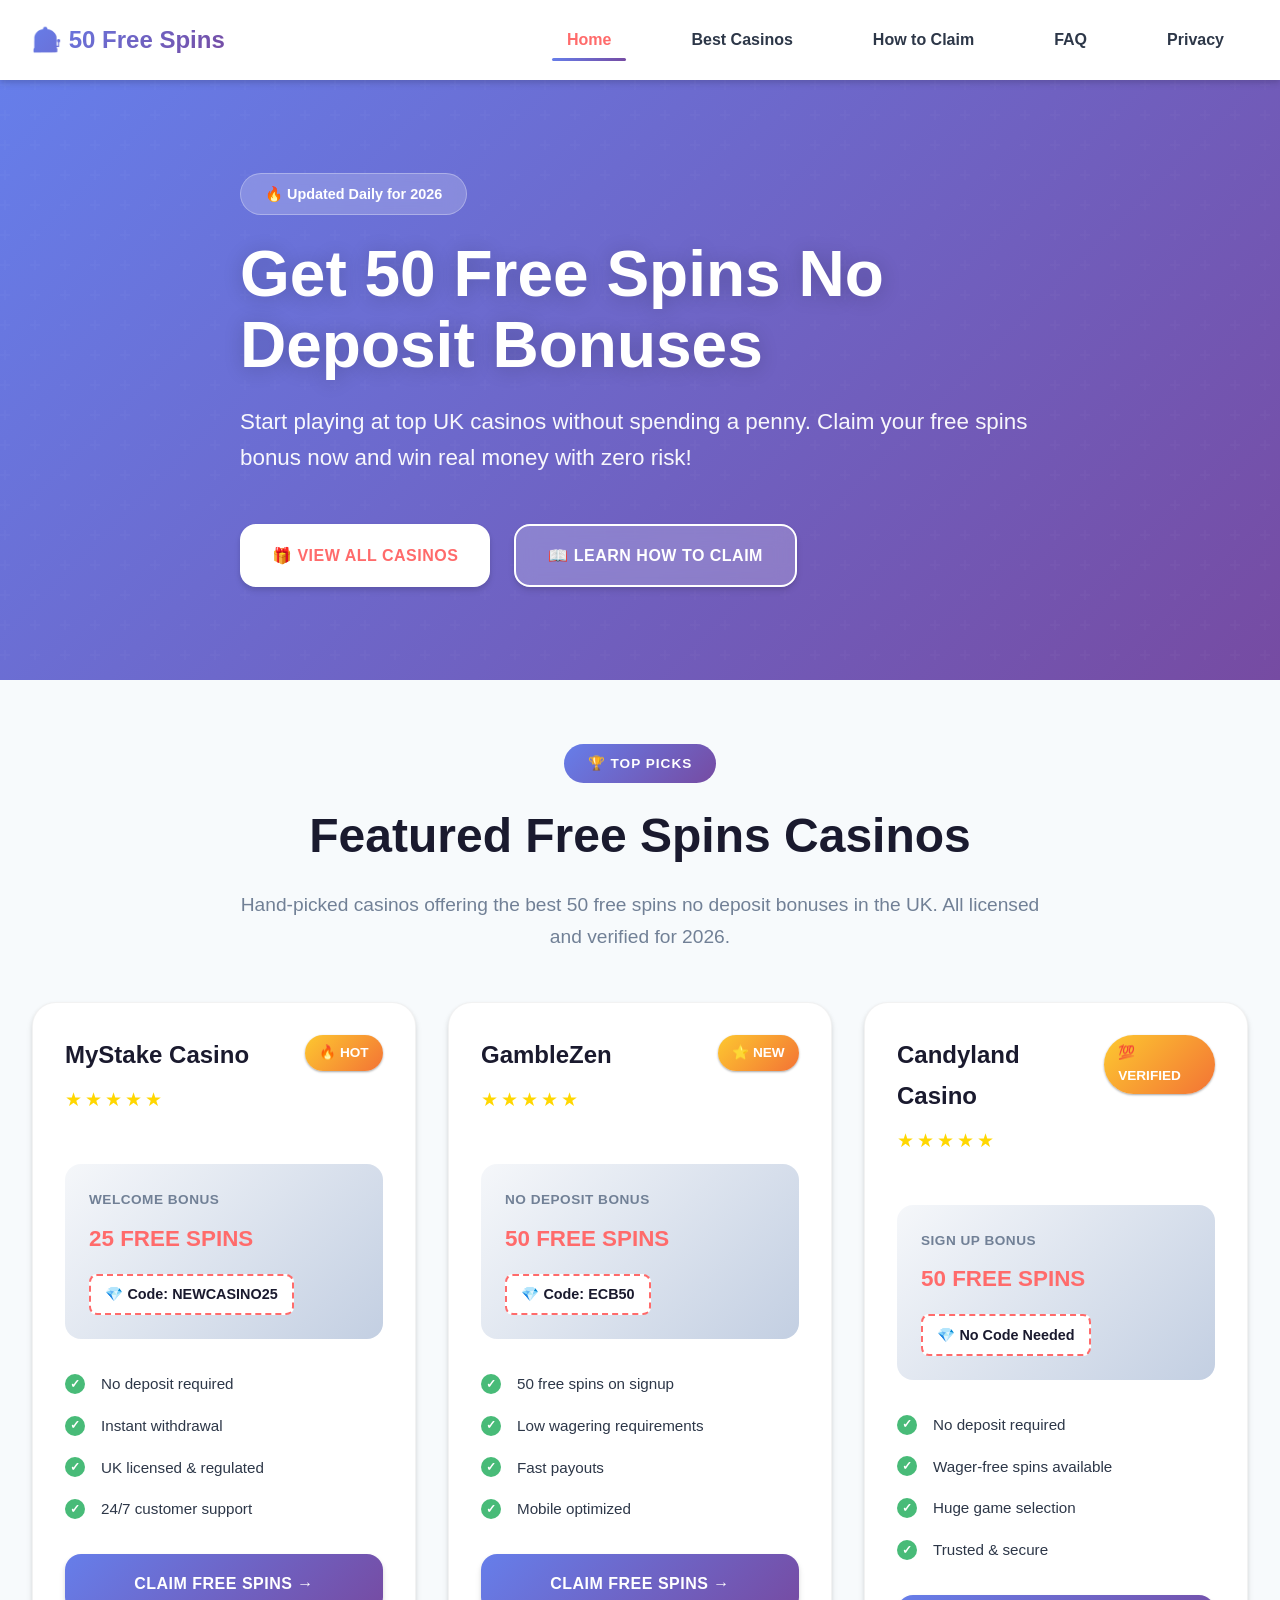
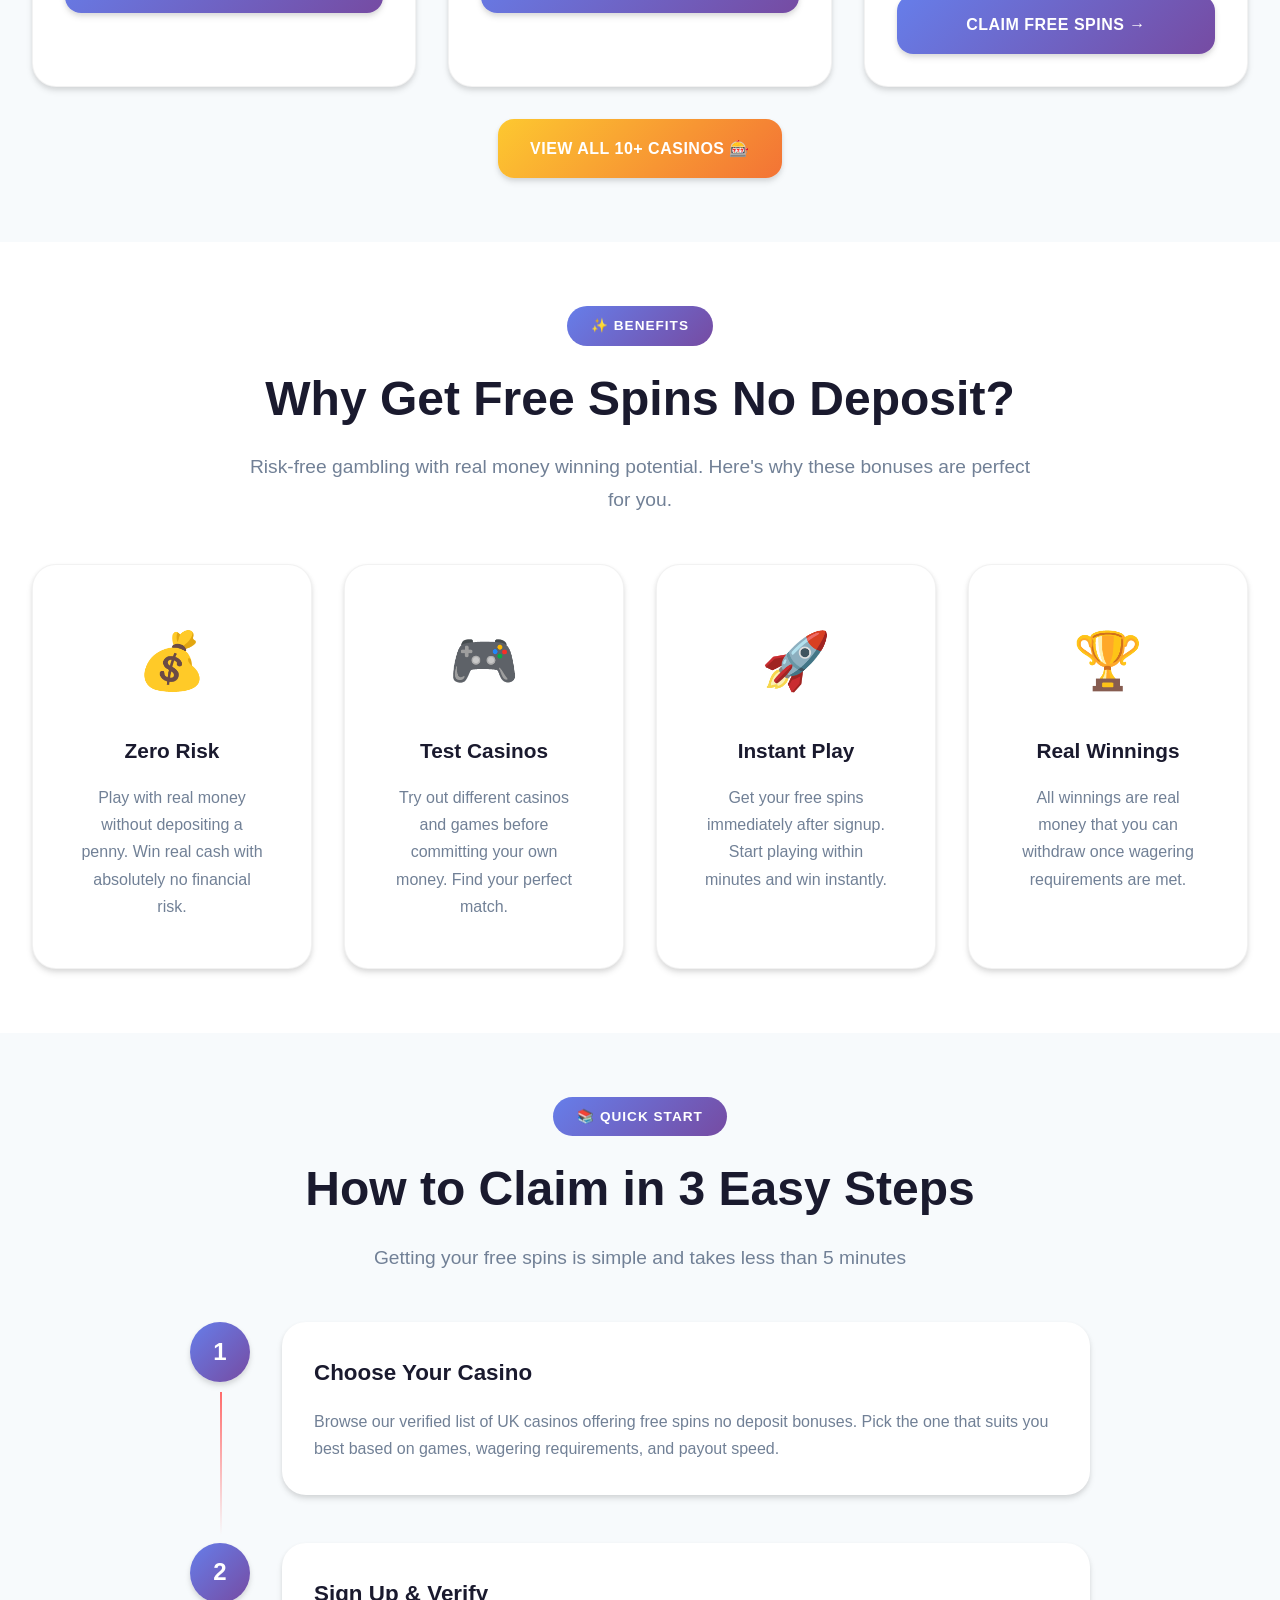
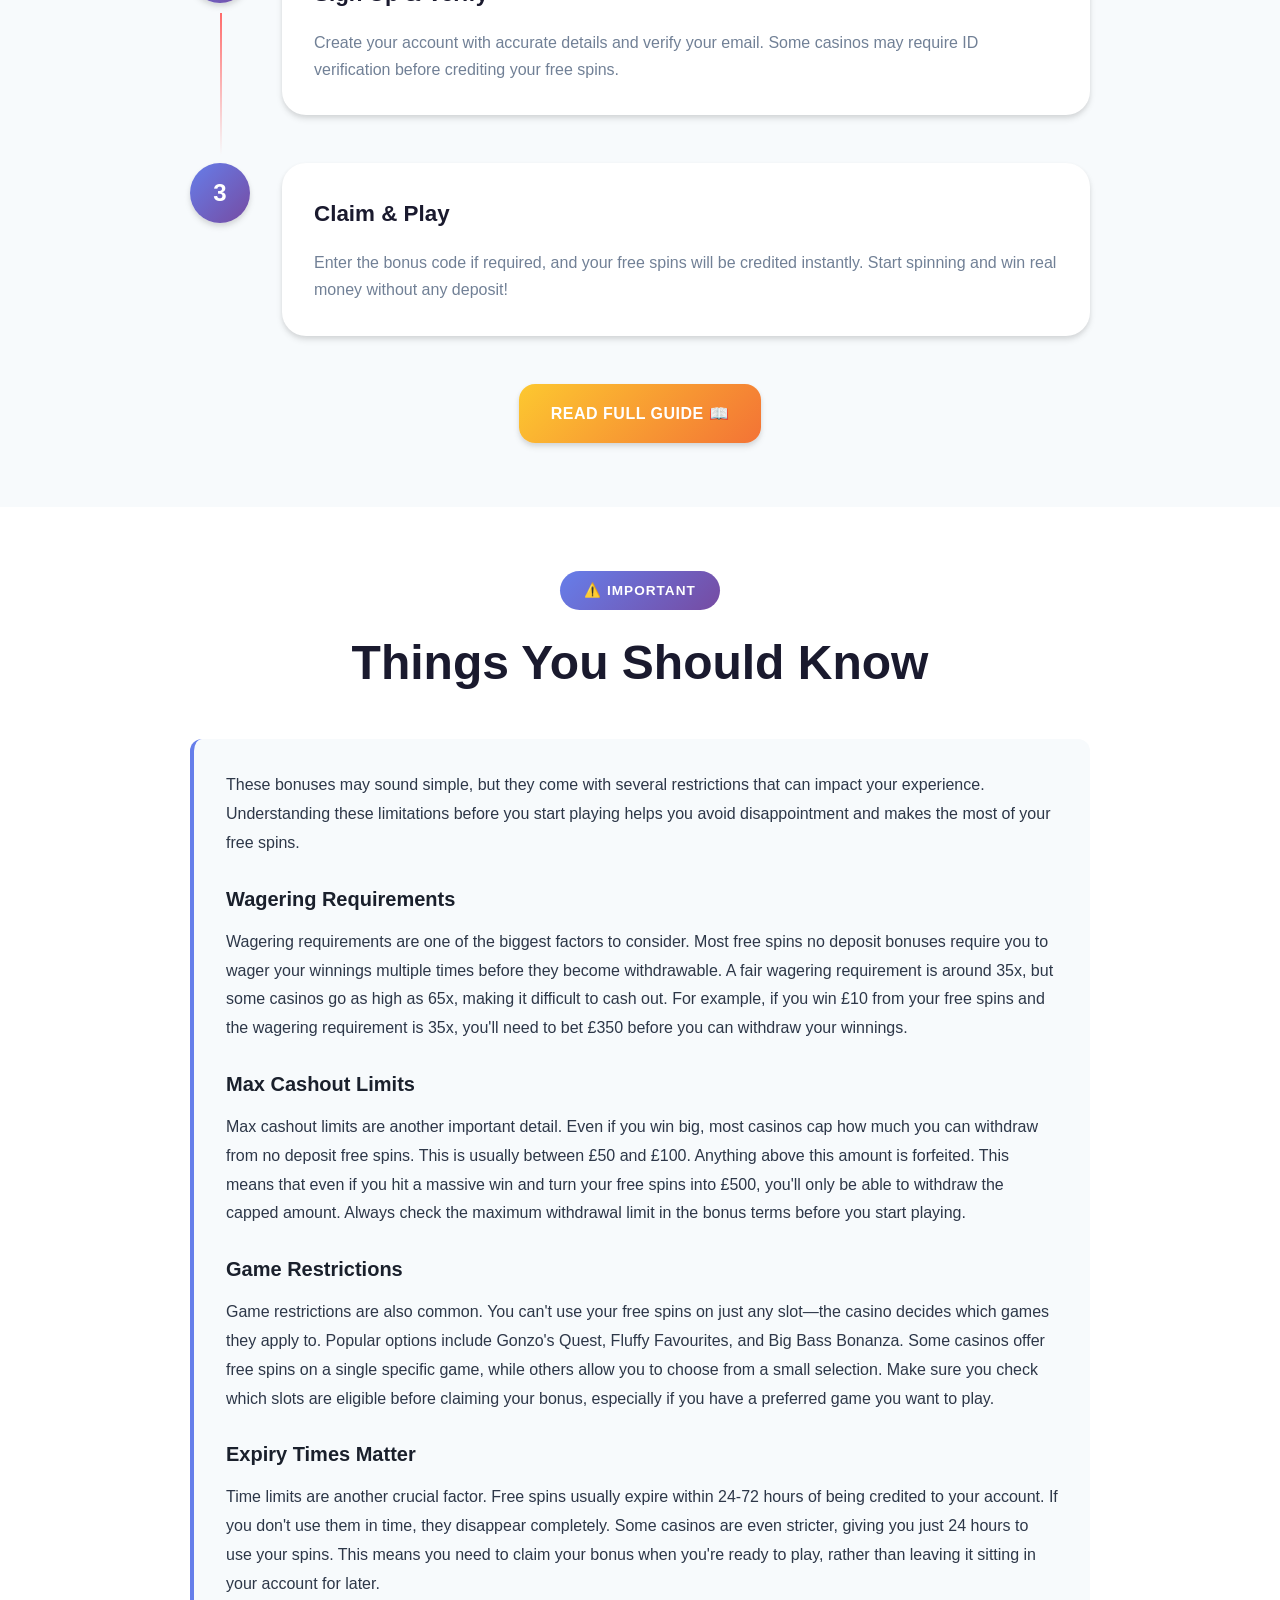
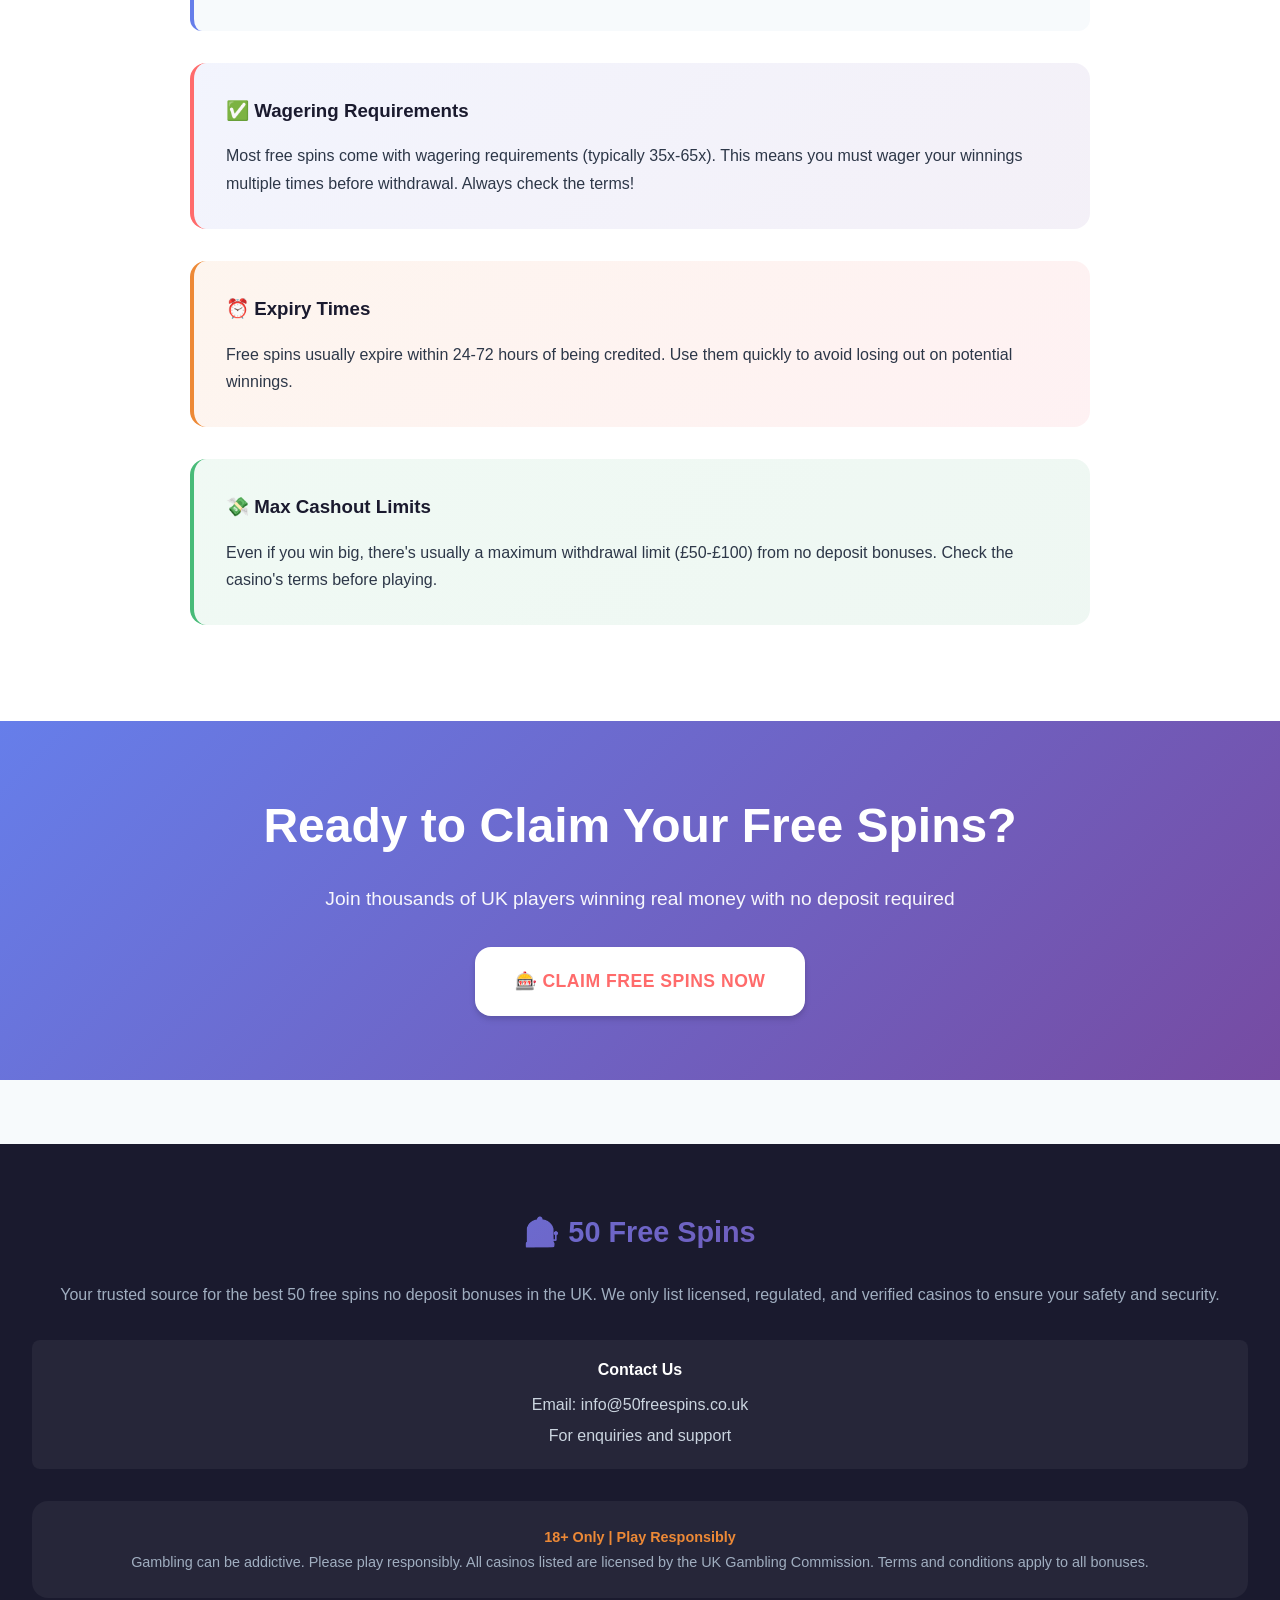
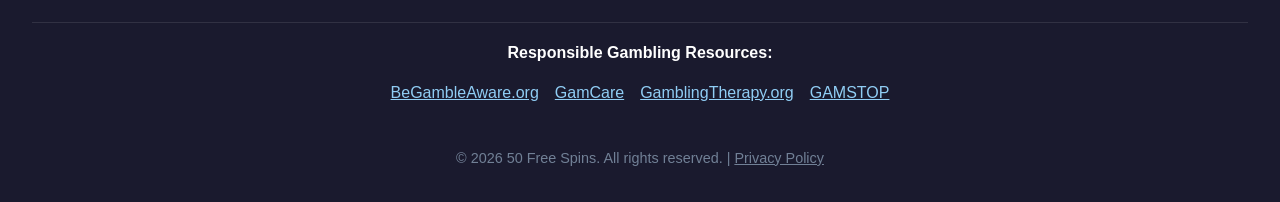
==== commit 004eab45: "Add footer contact details and responsible gambling links - Added contact email (info@50freespins.co" ====
--- a/index.html
+++ b/index.html
@@ -270,6 +270,32 @@
             </div>
 
             <div style="max-width: 900px; margin: 0 auto;">
+                <div style="background: #f7fafc; padding: 2rem; border-radius: 12px; margin-bottom: 2rem; border-left: 4px solid #667eea;">
+                    <p style="line-height: 1.8; margin-bottom: 1rem; color: #2d3748;">
+                        These bonuses may sound simple, but they come with several restrictions that can impact your experience. Understanding these limitations before you start playing helps you avoid disappointment and makes the most of your free spins.
+                    </p>
+
+                    <h3 style="color: #1a202c; margin-top: 1.5rem; margin-bottom: 0.75rem; font-size: 1.25rem; font-weight: 700;">Wagering Requirements</h3>
+                    <p style="line-height: 1.8; margin-bottom: 1rem; color: #2d3748;">
+                        Wagering requirements are one of the biggest factors to consider. Most free spins no deposit bonuses require you to wager your winnings multiple times before they become withdrawable. A fair wagering requirement is around 35x, but some casinos go as high as 65x, making it difficult to cash out. For example, if you win £10 from your free spins and the wagering requirement is 35x, you'll need to bet £350 before you can withdraw your winnings.
+                    </p>
+
+                    <h3 style="color: #1a202c; margin-top: 1.5rem; margin-bottom: 0.75rem; font-size: 1.25rem; font-weight: 700;">Max Cashout Limits</h3>
+                    <p style="line-height: 1.8; margin-bottom: 1rem; color: #2d3748;">
+                        Max cashout limits are another important detail. Even if you win big, most casinos cap how much you can withdraw from no deposit free spins. This is usually between £50 and £100. Anything above this amount is forfeited. This means that even if you hit a massive win and turn your free spins into £500, you'll only be able to withdraw the capped amount. Always check the maximum withdrawal limit in the bonus terms before you start playing.
+                    </p>
+
+                    <h3 style="color: #1a202c; margin-top: 1.5rem; margin-bottom: 0.75rem; font-size: 1.25rem; font-weight: 700;">Game Restrictions</h3>
+                    <p style="line-height: 1.8; margin-bottom: 1rem; color: #2d3748;">
+                        Game restrictions are also common. You can't use your free spins on just any slot—the casino decides which games they apply to. Popular options include Gonzo's Quest, Fluffy Favourites, and Big Bass Bonanza. Some casinos offer free spins on a single specific game, while others allow you to choose from a small selection. Make sure you check which slots are eligible before claiming your bonus, especially if you have a preferred game you want to play.
+                    </p>
+
+                    <h3 style="color: #1a202c; margin-top: 1.5rem; margin-bottom: 0.75rem; font-size: 1.25rem; font-weight: 700;">Expiry Times Matter</h3>
+                    <p style="line-height: 1.8; color: #2d3748;">
+                        Time limits are another crucial factor. Free spins usually expire within 24-72 hours of being credited to your account. If you don't use them in time, they disappear completely. Some casinos are even stricter, giving you just 24 hours to use your spins. This means you need to claim your bonus when you're ready to play, rather than leaving it sitting in your account for later.
+                    </p>
+                </div>
+
                 <div class="info-box">
                     <h3 class="info-box-title">✅ Wagering Requirements</h3>
                     <p class="info-box-text">
@@ -317,9 +343,25 @@
                 Your trusted source for the best 50 free spins no deposit bonuses in the UK. We only list licensed, regulated, and verified casinos to ensure your safety and security.
             </p>
 
+            <div style="margin: 1.5rem 0; padding: 1rem; background: rgba(255,255,255,0.05); border-radius: 8px;">
+                <h4 style="margin-bottom: 0.5rem; color: #fff;">Contact Us</h4>
+                <p style="margin: 0.25rem 0; color: #cbd5e0;">Email: info@50freespins.co.uk</p>
+                <p style="margin: 0.25rem 0; color: #cbd5e0;">For enquiries and support</p>
+            </div>
+
             <div class="footer-disclaimer">
-                <strong>18+ Only | BeGambleAware.org</strong><br>
+                <strong>18+ Only | Play Responsibly</strong><br>
                 Gambling can be addictive. Please play responsibly. All casinos listed are licensed by the UK Gambling Commission. Terms and conditions apply to all bonuses.
+            </div>
+
+            <div style="margin: 1.5rem 0; padding: 1rem 0; border-top: 1px solid rgba(255,255,255,0.1);">
+                <p style="margin-bottom: 0.75rem; color: #fff; font-weight: 600;">Responsible Gambling Resources:</p>
+                <div style="display: flex; flex-wrap: wrap; gap: 1rem; justify-content: center;">
+                    <a href="https://www.begambleaware.org" target="_blank" rel="noopener noreferrer" style="color: #90cdf4; text-decoration: underline;">BeGambleAware.org</a>
+                    <a href="https://www.gamcare.org.uk" target="_blank" rel="noopener noreferrer" style="color: #90cdf4; text-decoration: underline;">GamCare</a>
+                    <a href="https://www.gamblingtherapy.org" target="_blank" rel="noopener noreferrer" style="color: #90cdf4; text-decoration: underline;">GamblingTherapy.org</a>
+                    <a href="https://www.gamstop.co.uk" target="_blank" rel="noopener noreferrer" style="color: #90cdf4; text-decoration: underline;">GAMSTOP</a>
+                </div>
             </div>
 
             <p style="margin-top: 1.5rem; color: #718096; font-size: 0.9rem;">
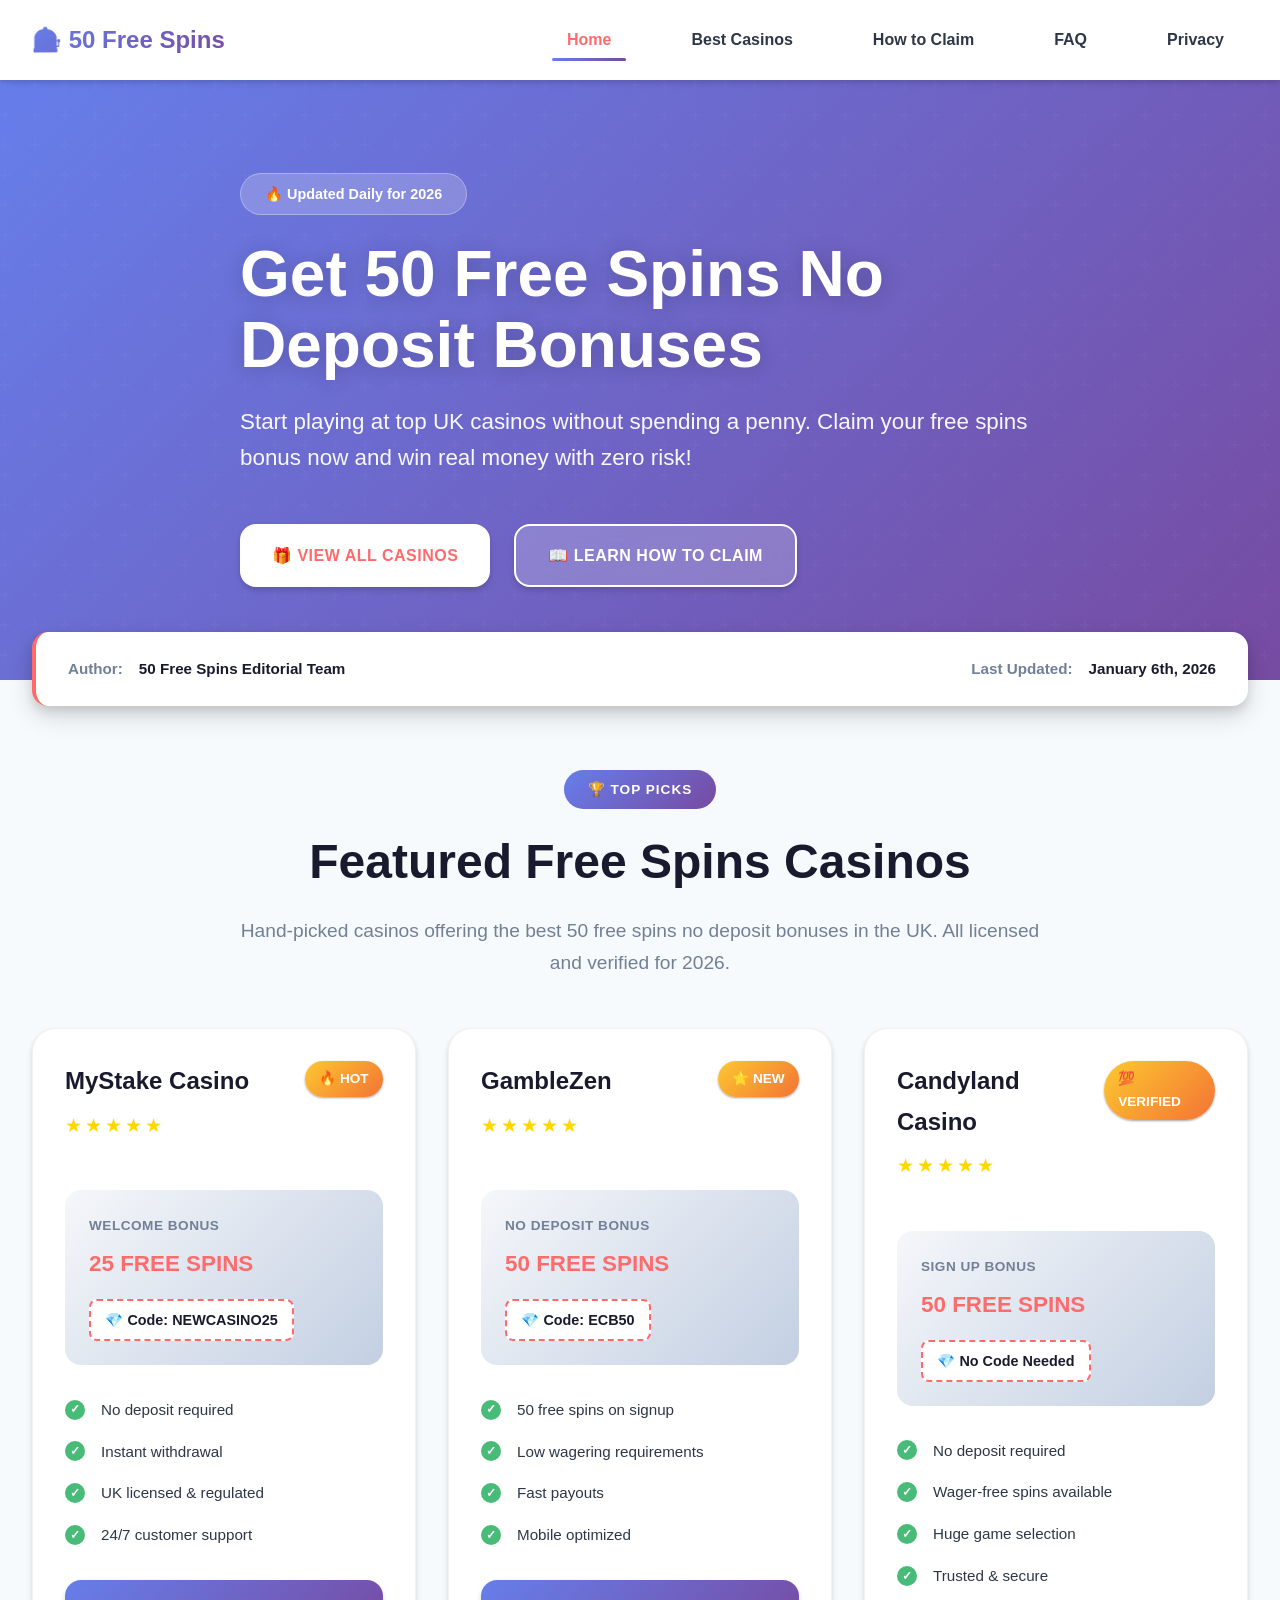
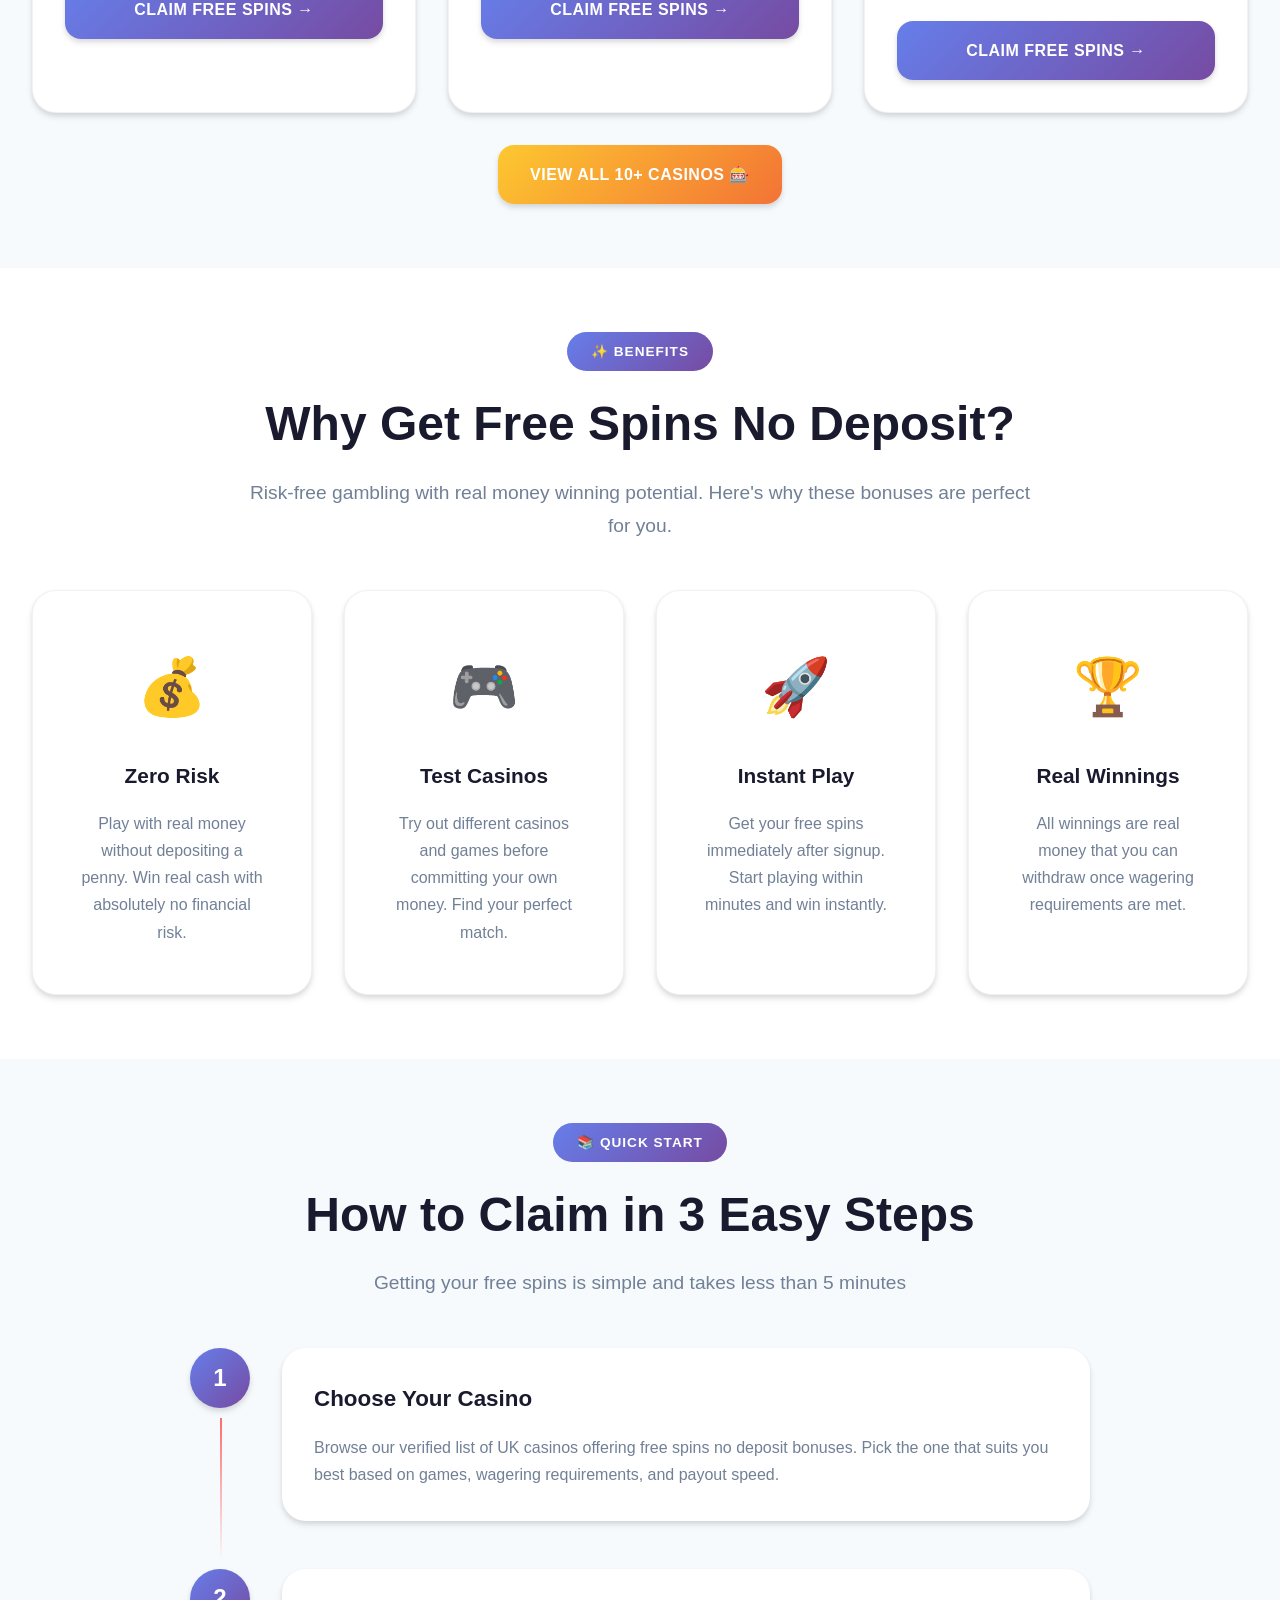
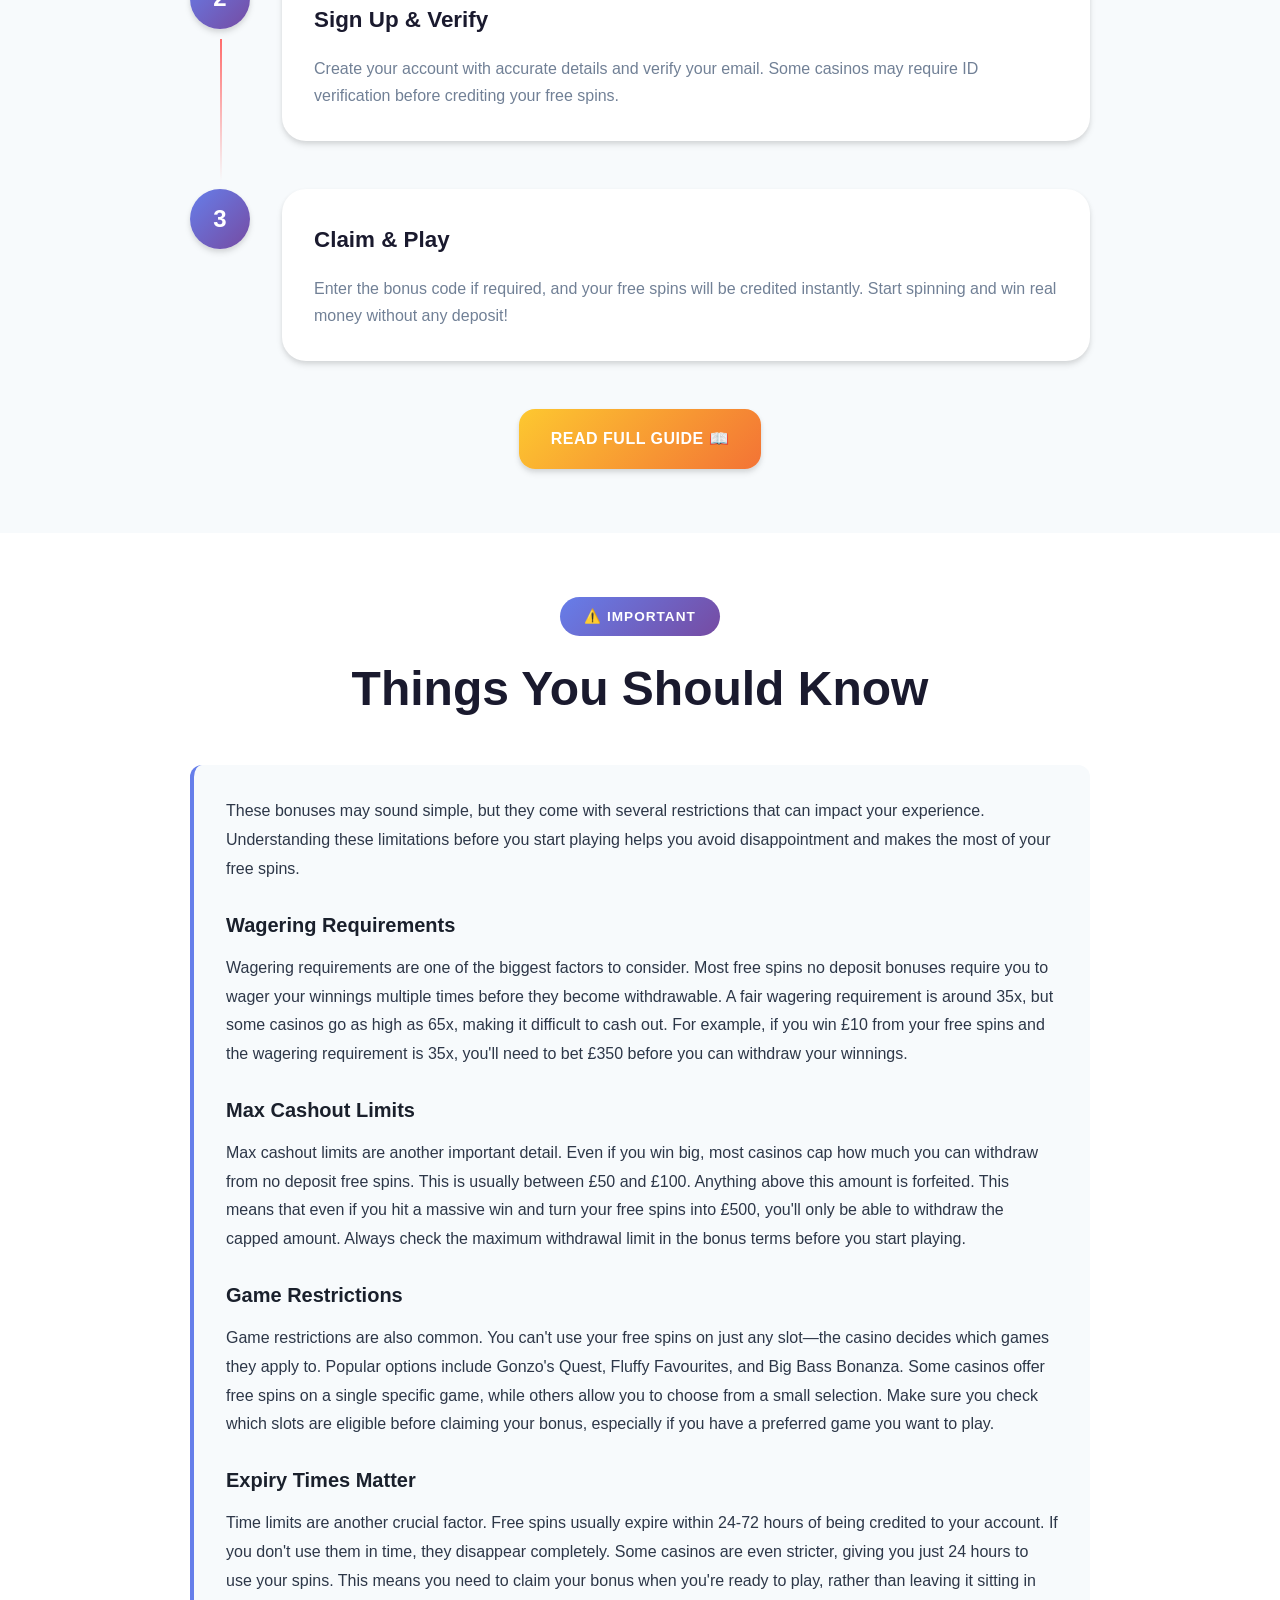
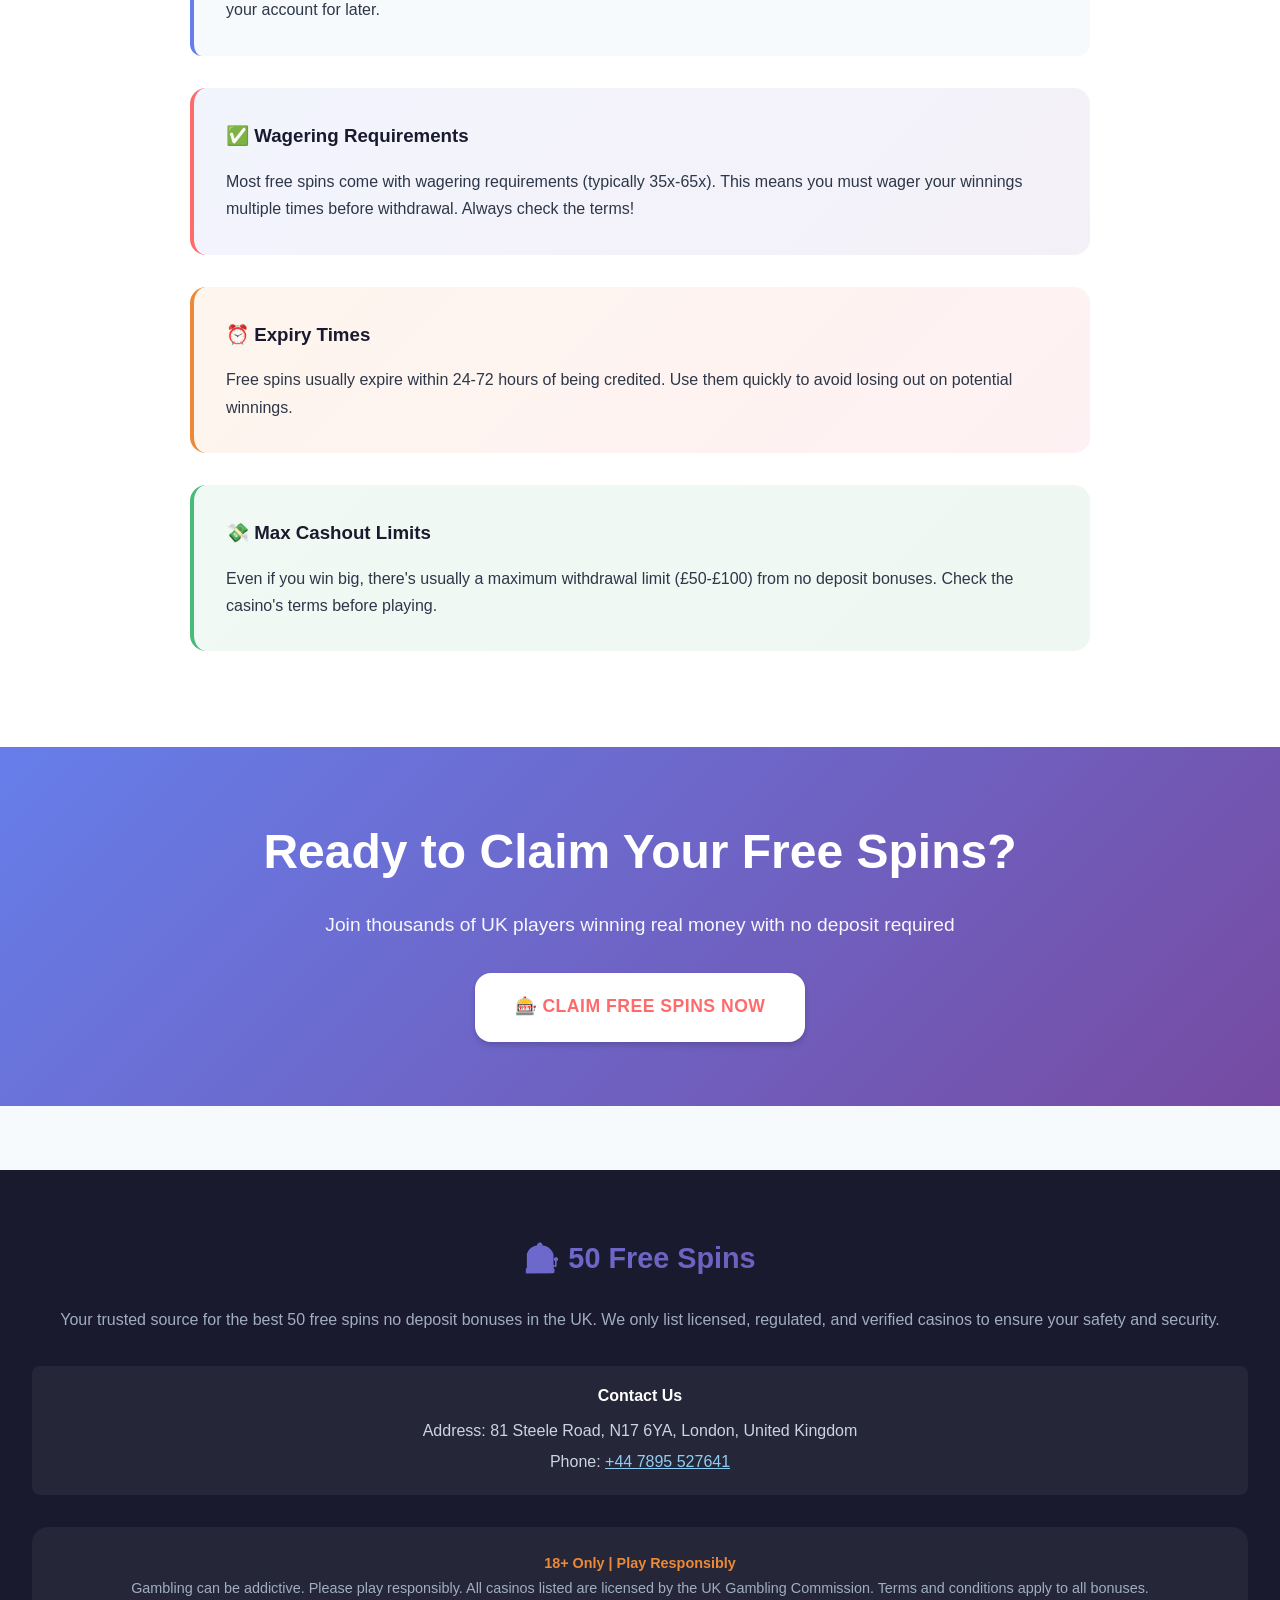
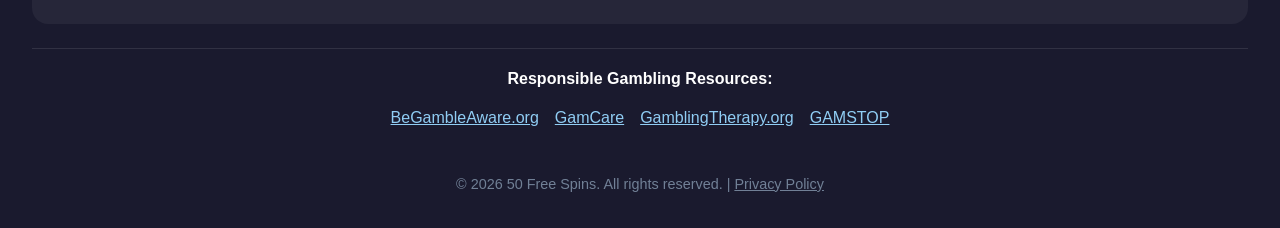
==== commit d898cae0: "Add metadata box and update footer contact details - Add visual metadata box with author and updated" ====
--- a/index.html
+++ b/index.html
@@ -44,6 +44,20 @@
         </div>
     </section>
 
+    <!-- Metadata Box -->
+    <div class="metadata-box">
+        <div class="metadata-content">
+            <div class="metadata-item">
+                <span class="metadata-label">Author:</span>
+                <span class="metadata-value">50 Free Spins Editorial Team</span>
+            </div>
+            <div class="metadata-item">
+                <span class="metadata-label">Last Updated:</span>
+                <span class="metadata-value">January 6th, 2026</span>
+            </div>
+        </div>
+    </div>
+
     <!-- Featured Casinos -->
     <section class="section">
         <div class="container">
@@ -345,8 +359,8 @@
 
             <div style="margin: 1.5rem 0; padding: 1rem; background: rgba(255,255,255,0.05); border-radius: 8px;">
                 <h4 style="margin-bottom: 0.5rem; color: #fff;">Contact Us</h4>
-                <p style="margin: 0.25rem 0; color: #cbd5e0;">Email: info@50freespins.co.uk</p>
-                <p style="margin: 0.25rem 0; color: #cbd5e0;">For enquiries and support</p>
+                <p style="margin: 0.25rem 0; color: #cbd5e0;">Address: 81 Steele Road, N17 6YA, London, United Kingdom</p>
+                <p style="margin: 0.25rem 0; color: #cbd5e0;">Phone: <a href="tel:+447895527641" style="color: #90cdf4; text-decoration: underline;">+44 7895 527641</a></p>
             </div>
 
             <div class="footer-disclaimer">
--- a/styles.css
+++ b/styles.css
@@ -325,6 +325,61 @@
 }
 
 /* ============================================
+   METADATA BOX
+   ============================================ */
+
+.metadata-box {
+    max-width: 1400px;
+    margin: 0 auto;
+    padding: 0 var(--spacing-lg);
+    margin-top: calc(var(--spacing-xl) * -1);
+    position: relative;
+    z-index: 10;
+}
+
+.metadata-content {
+    background: white;
+    border-radius: var(--radius-lg);
+    padding: var(--spacing-md) var(--spacing-lg);
+    box-shadow: var(--shadow-lg);
+    display: flex;
+    justify-content: space-between;
+    align-items: center;
+    flex-wrap: wrap;
+    gap: var(--spacing-md);
+    border-left: 4px solid var(--primary);
+}
+
+.metadata-item {
+    display: flex;
+    align-items: center;
+    gap: var(--spacing-sm);
+    color: var(--text);
+    font-size: 0.95rem;
+}
+
+.metadata-label {
+    font-weight: 700;
+    color: var(--text-light);
+}
+
+.metadata-value {
+    color: var(--dark);
+    font-weight: 600;
+}
+
+@media (max-width: 768px) {
+    .metadata-content {
+        flex-direction: column;
+        align-items: flex-start;
+    }
+
+    .metadata-box {
+        margin-top: calc(var(--spacing-md) * -1);
+    }
+}
+
+/* ============================================
    CONTAINER & SECTIONS
    ============================================ */
 
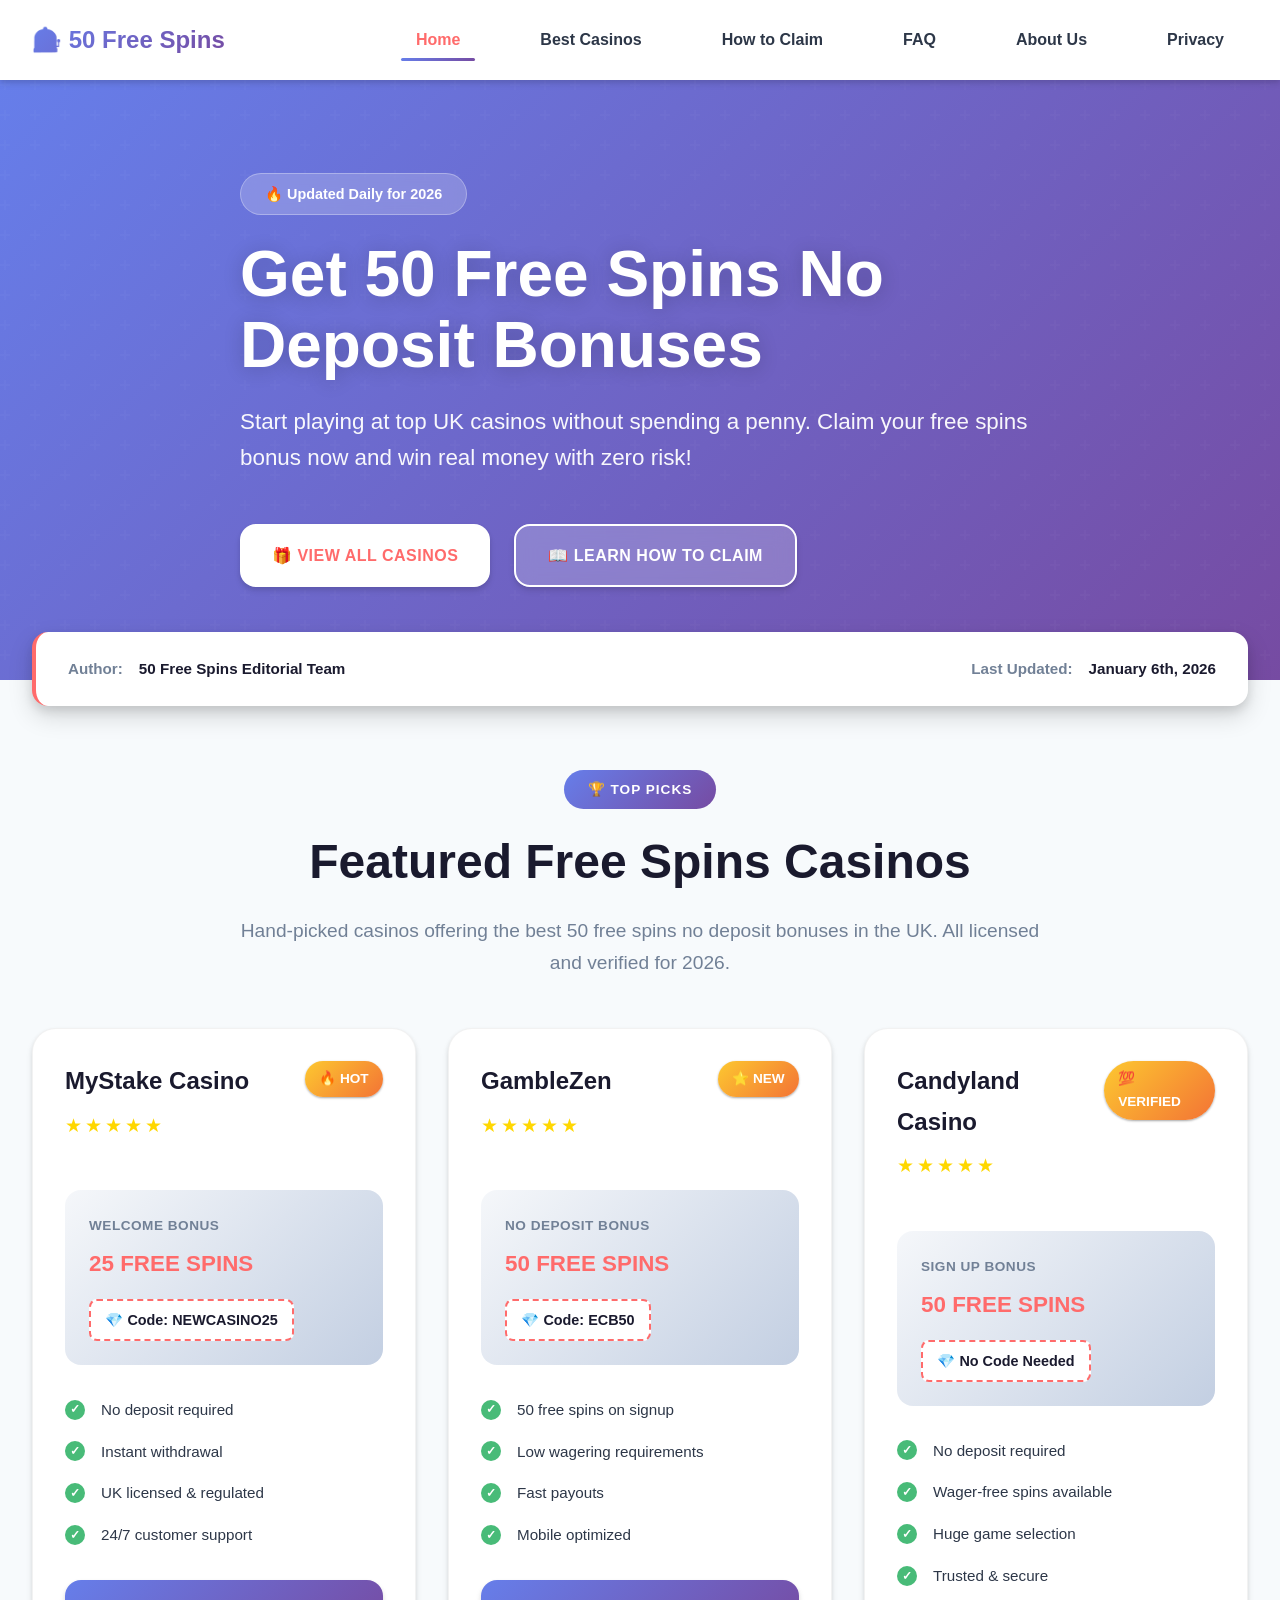
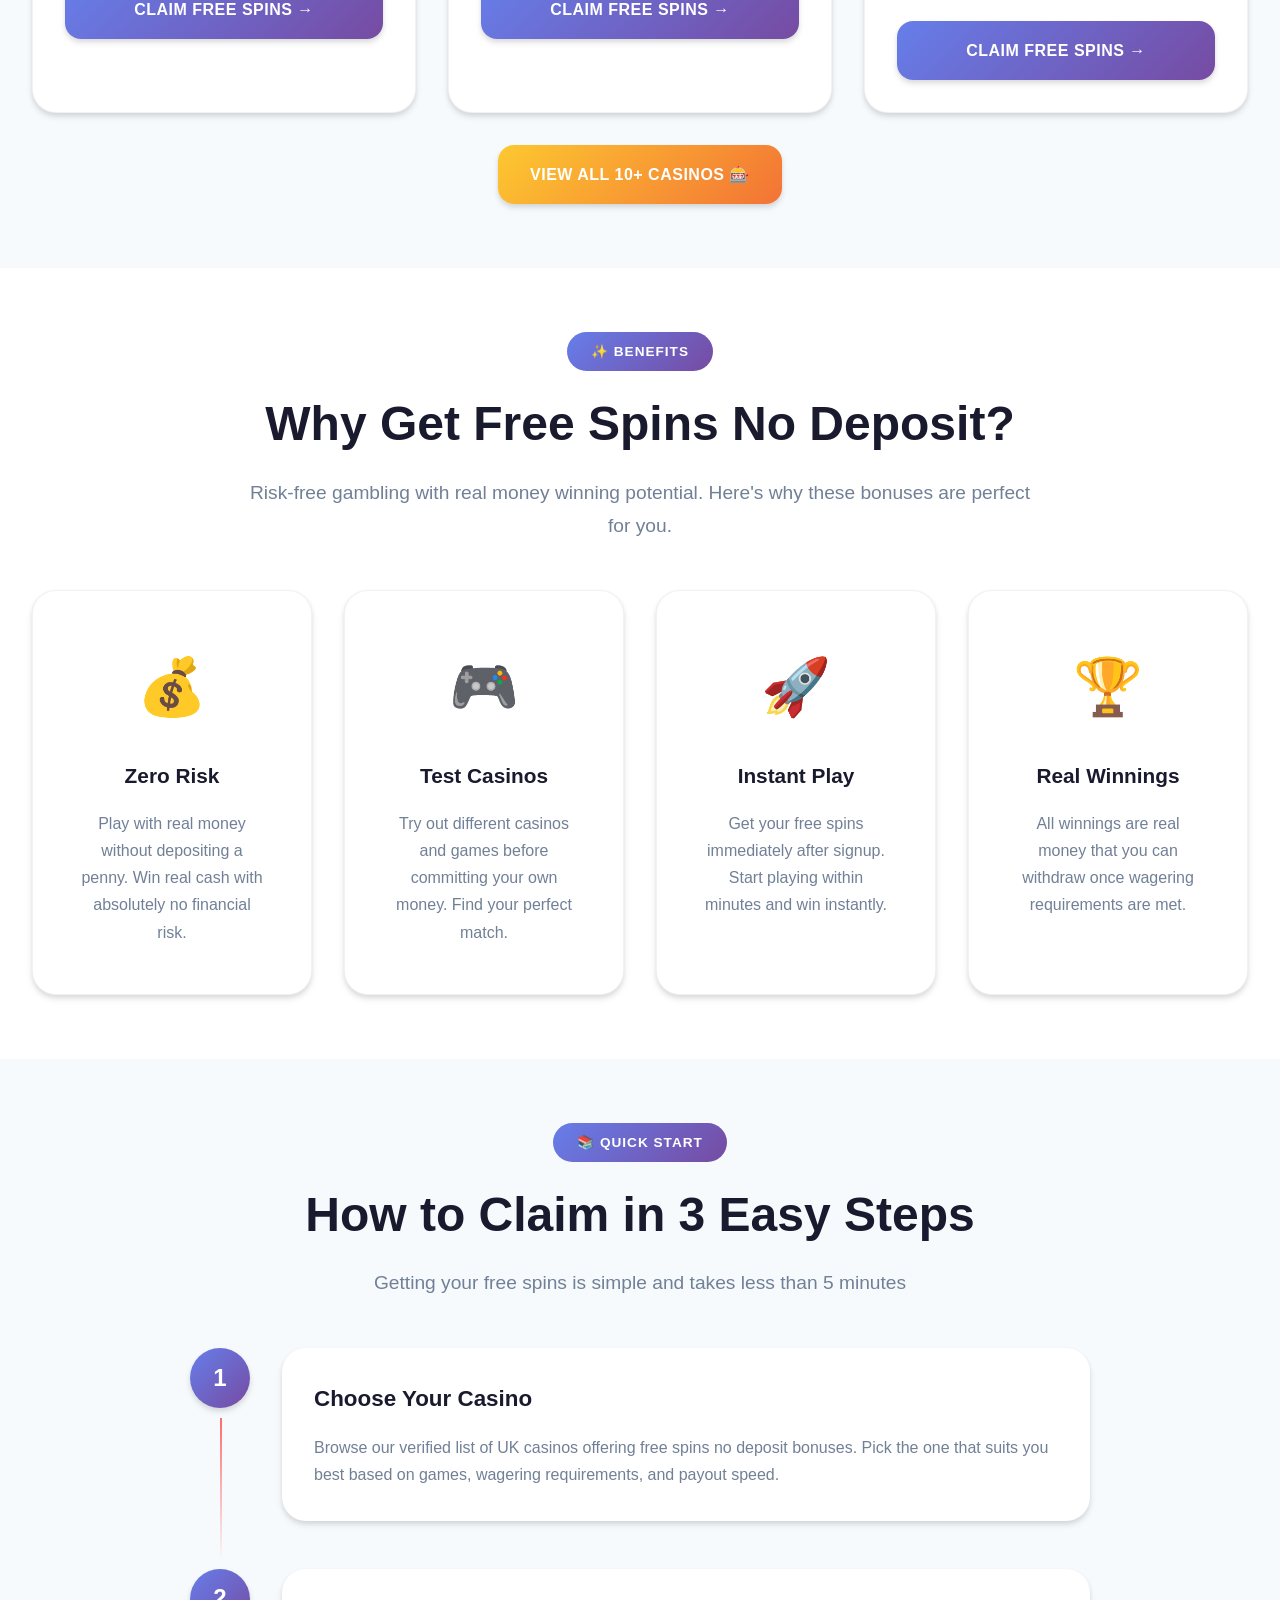
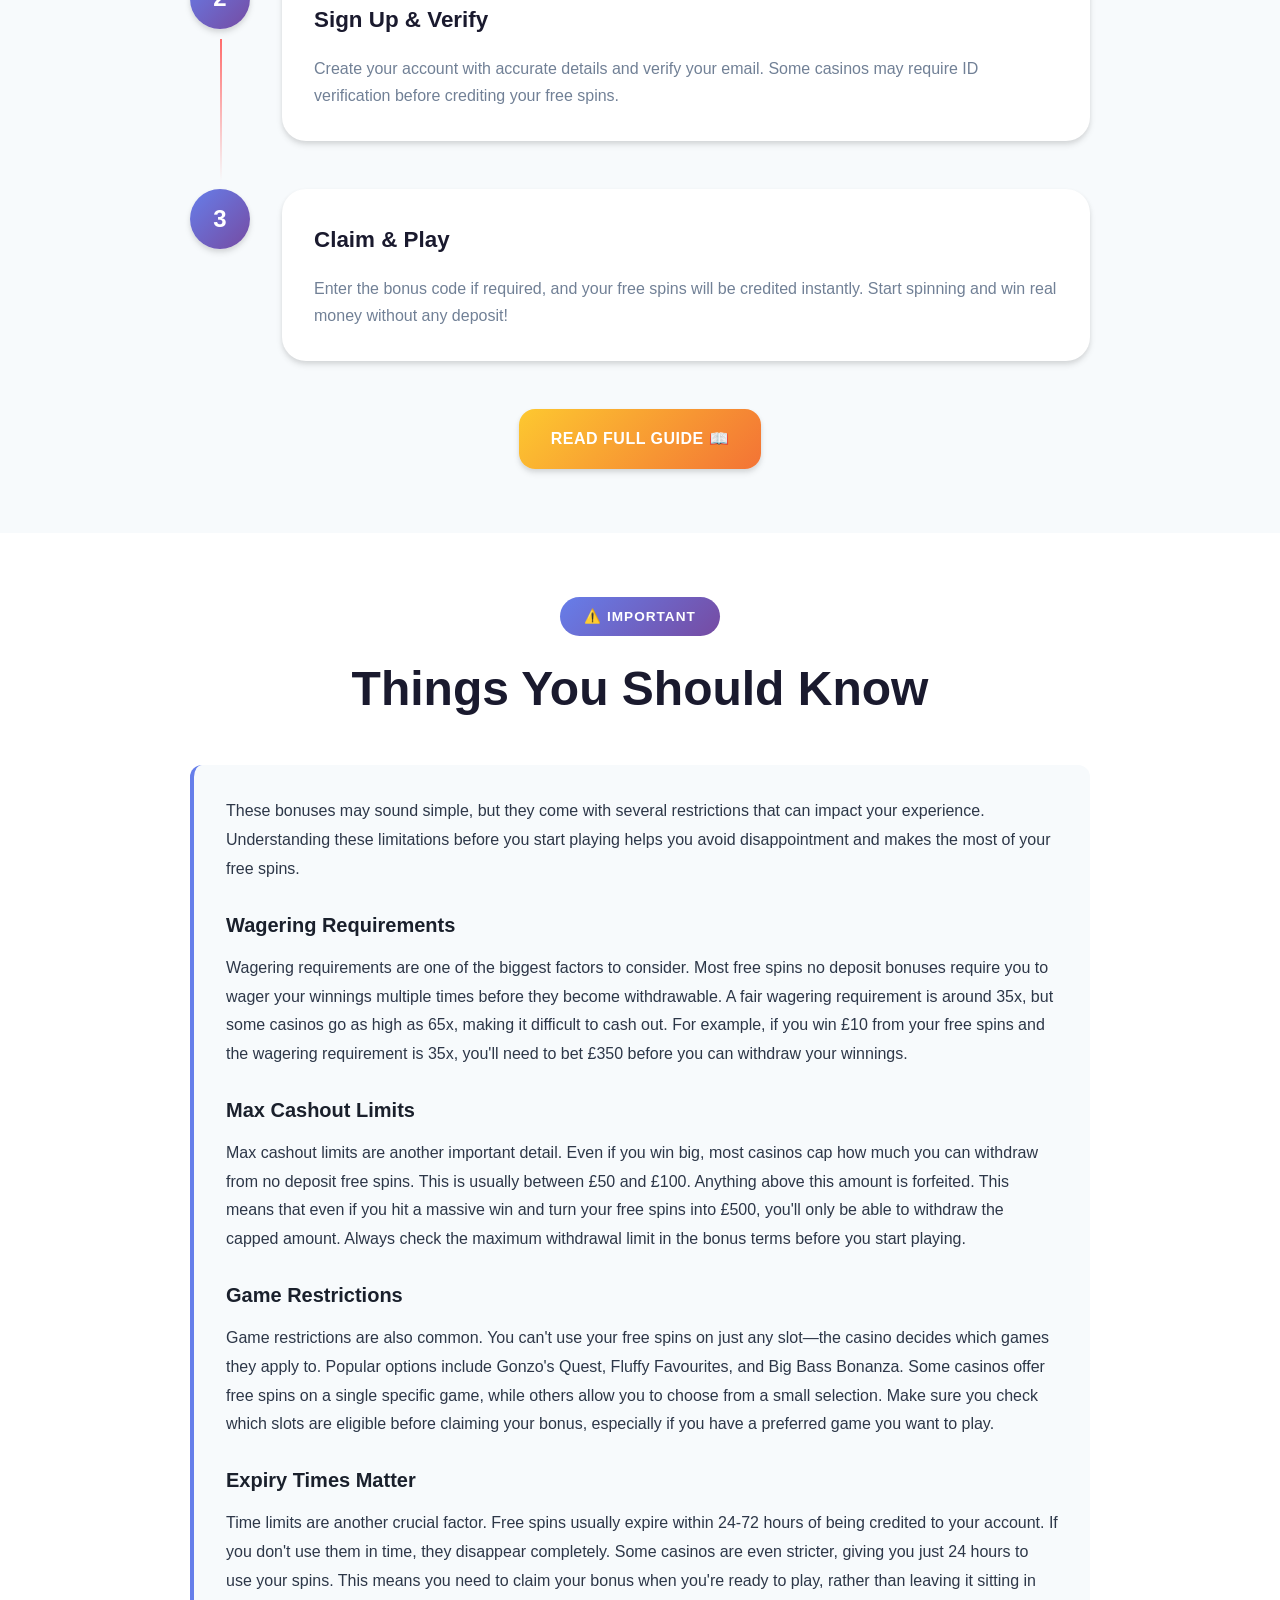
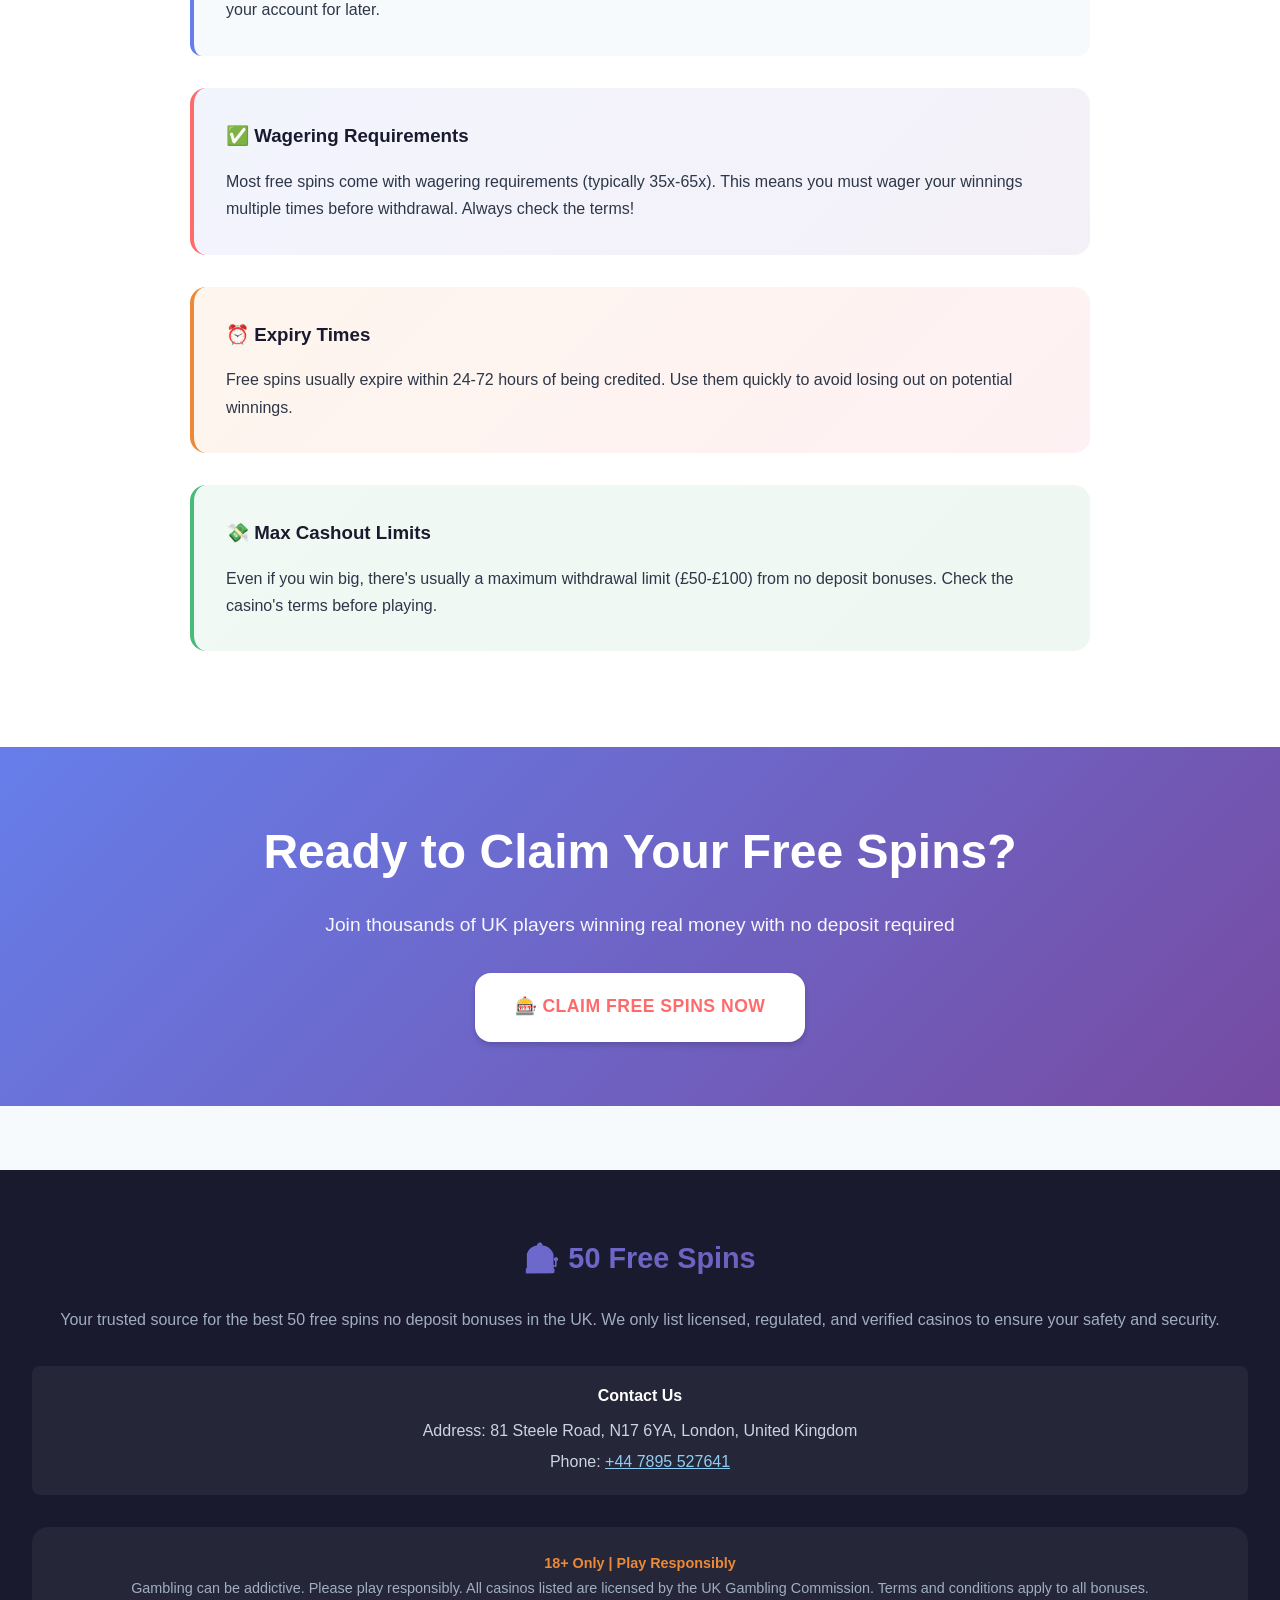
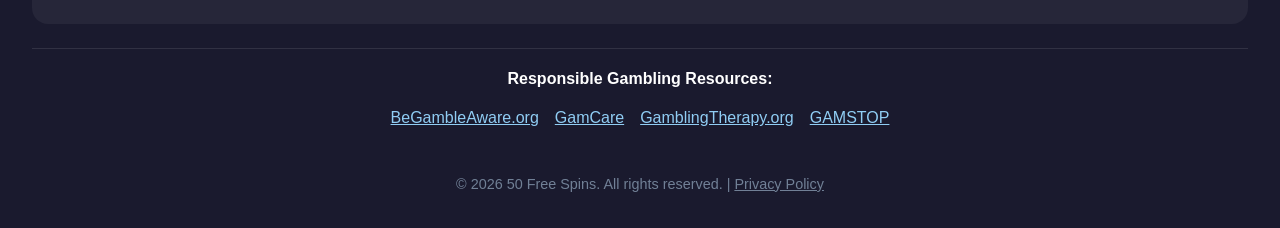
==== commit cb78c50d: "Add About Us page with team bios - Create new about-us.html page featuring team member biographies -" ====
--- a/index.html
+++ b/index.html
@@ -17,6 +17,7 @@
                 <li><a href="casinos.html" class="nav-link">Best Casinos</a></li>
                 <li><a href="how-to-claim.html" class="nav-link">How to Claim</a></li>
                 <li><a href="faq.html" class="nav-link">FAQ</a></li>
+                <li><a href="about-us.html" class="nav-link">About Us</a></li>
                 <li><a href="privacy-policy.html" class="nav-link">Privacy</a></li>
             </ul>
             <div class="nav-toggle">
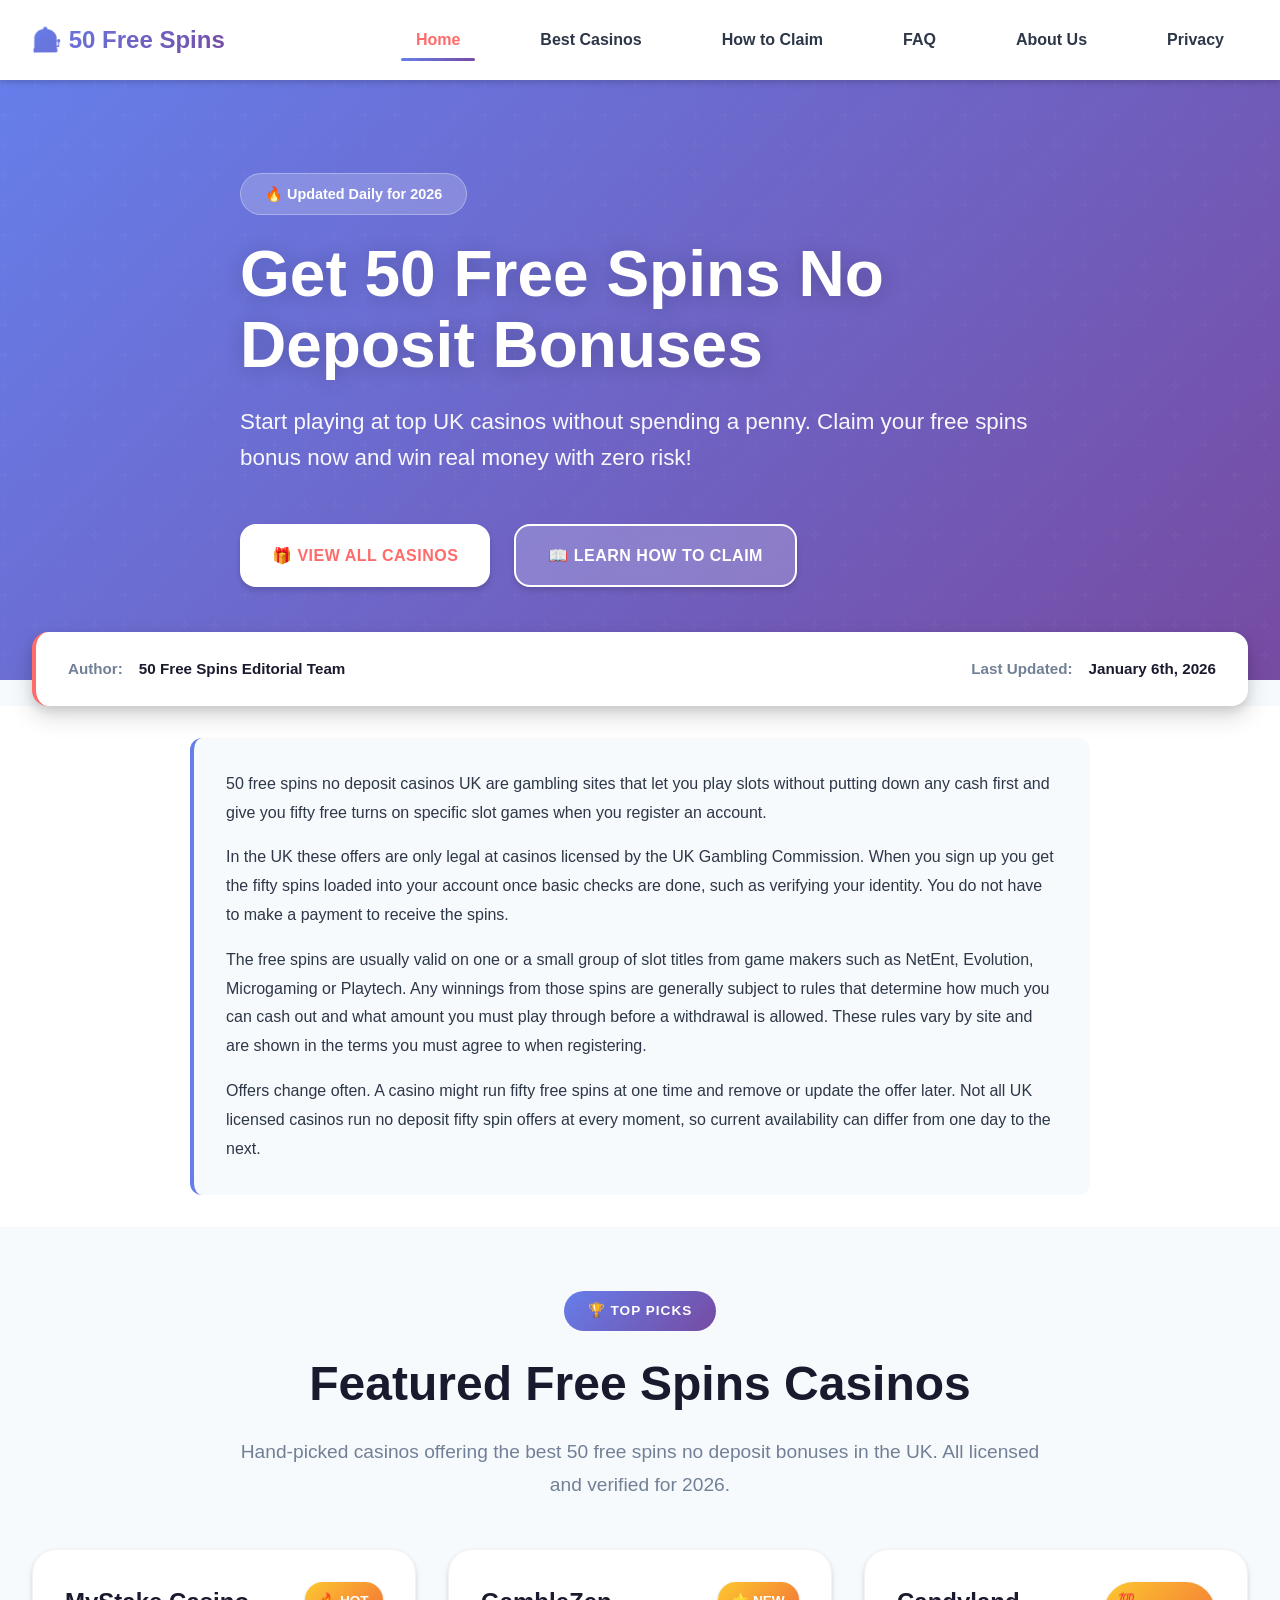
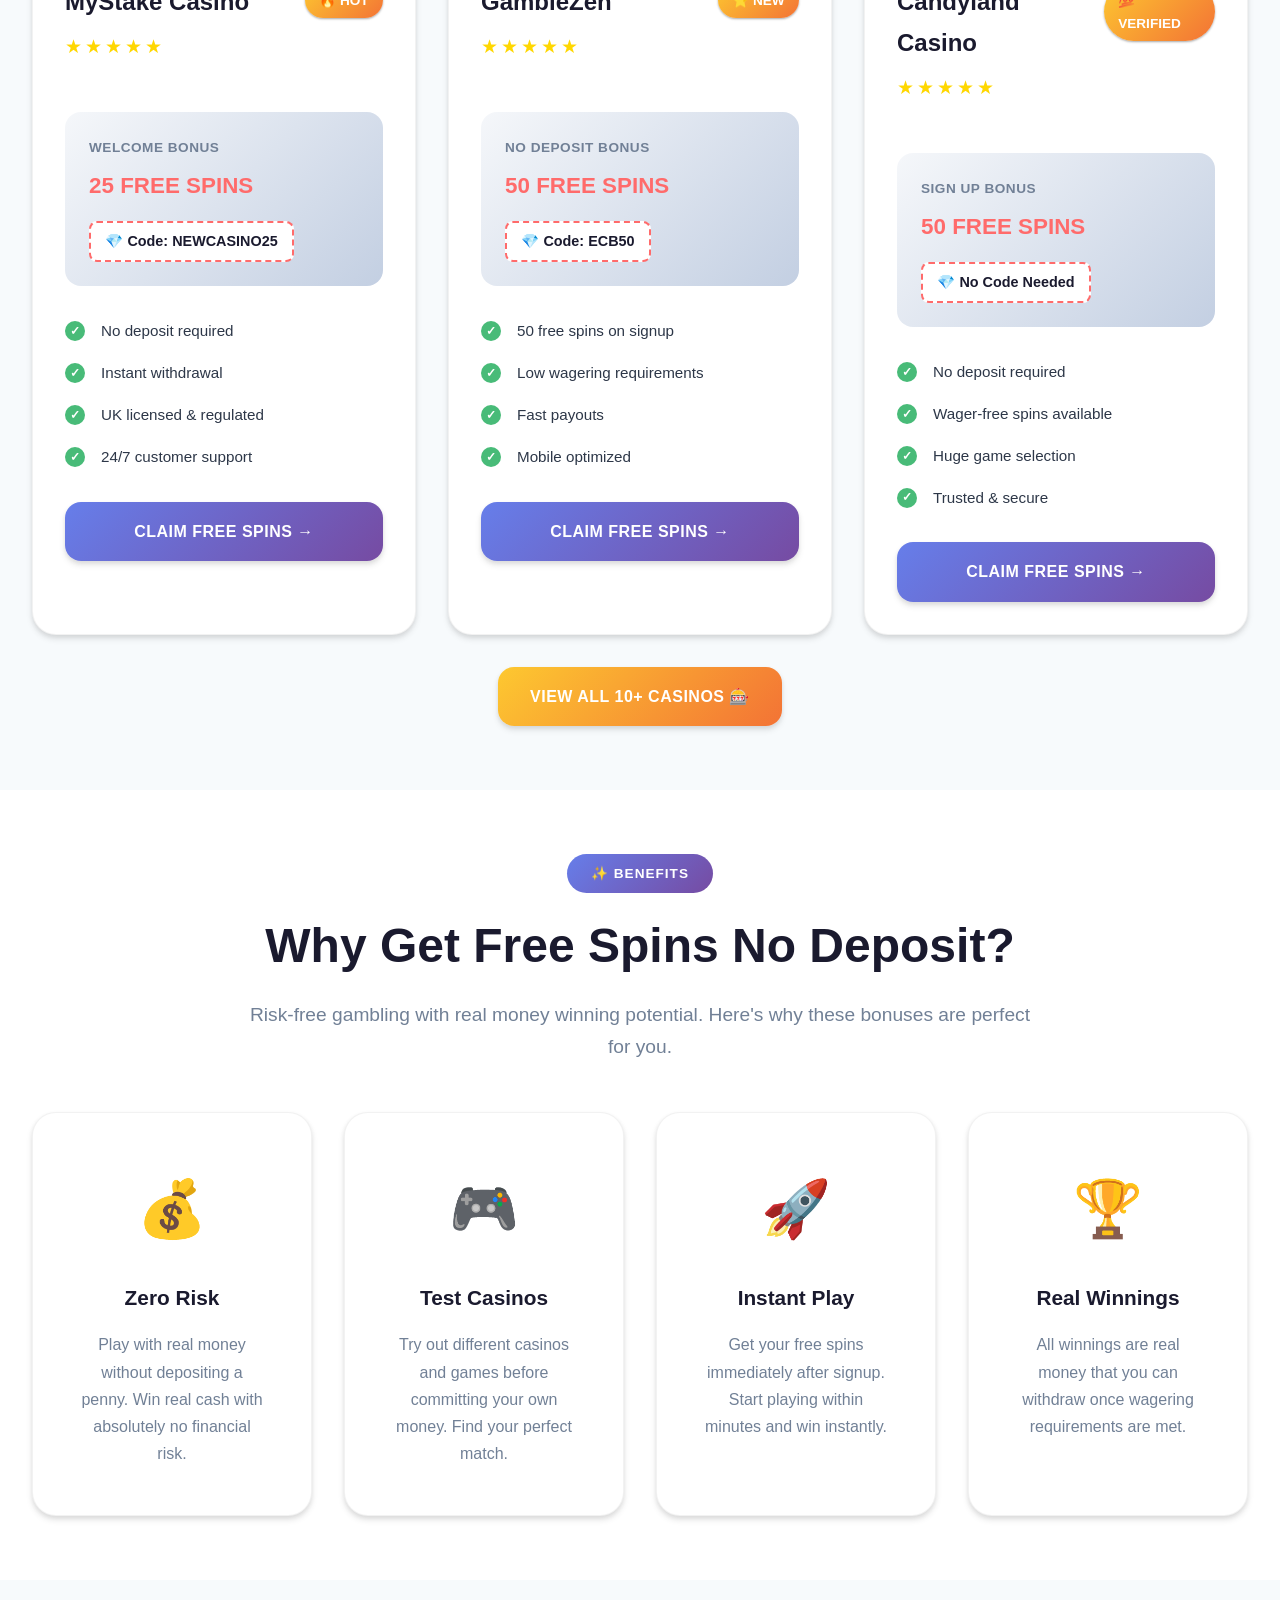
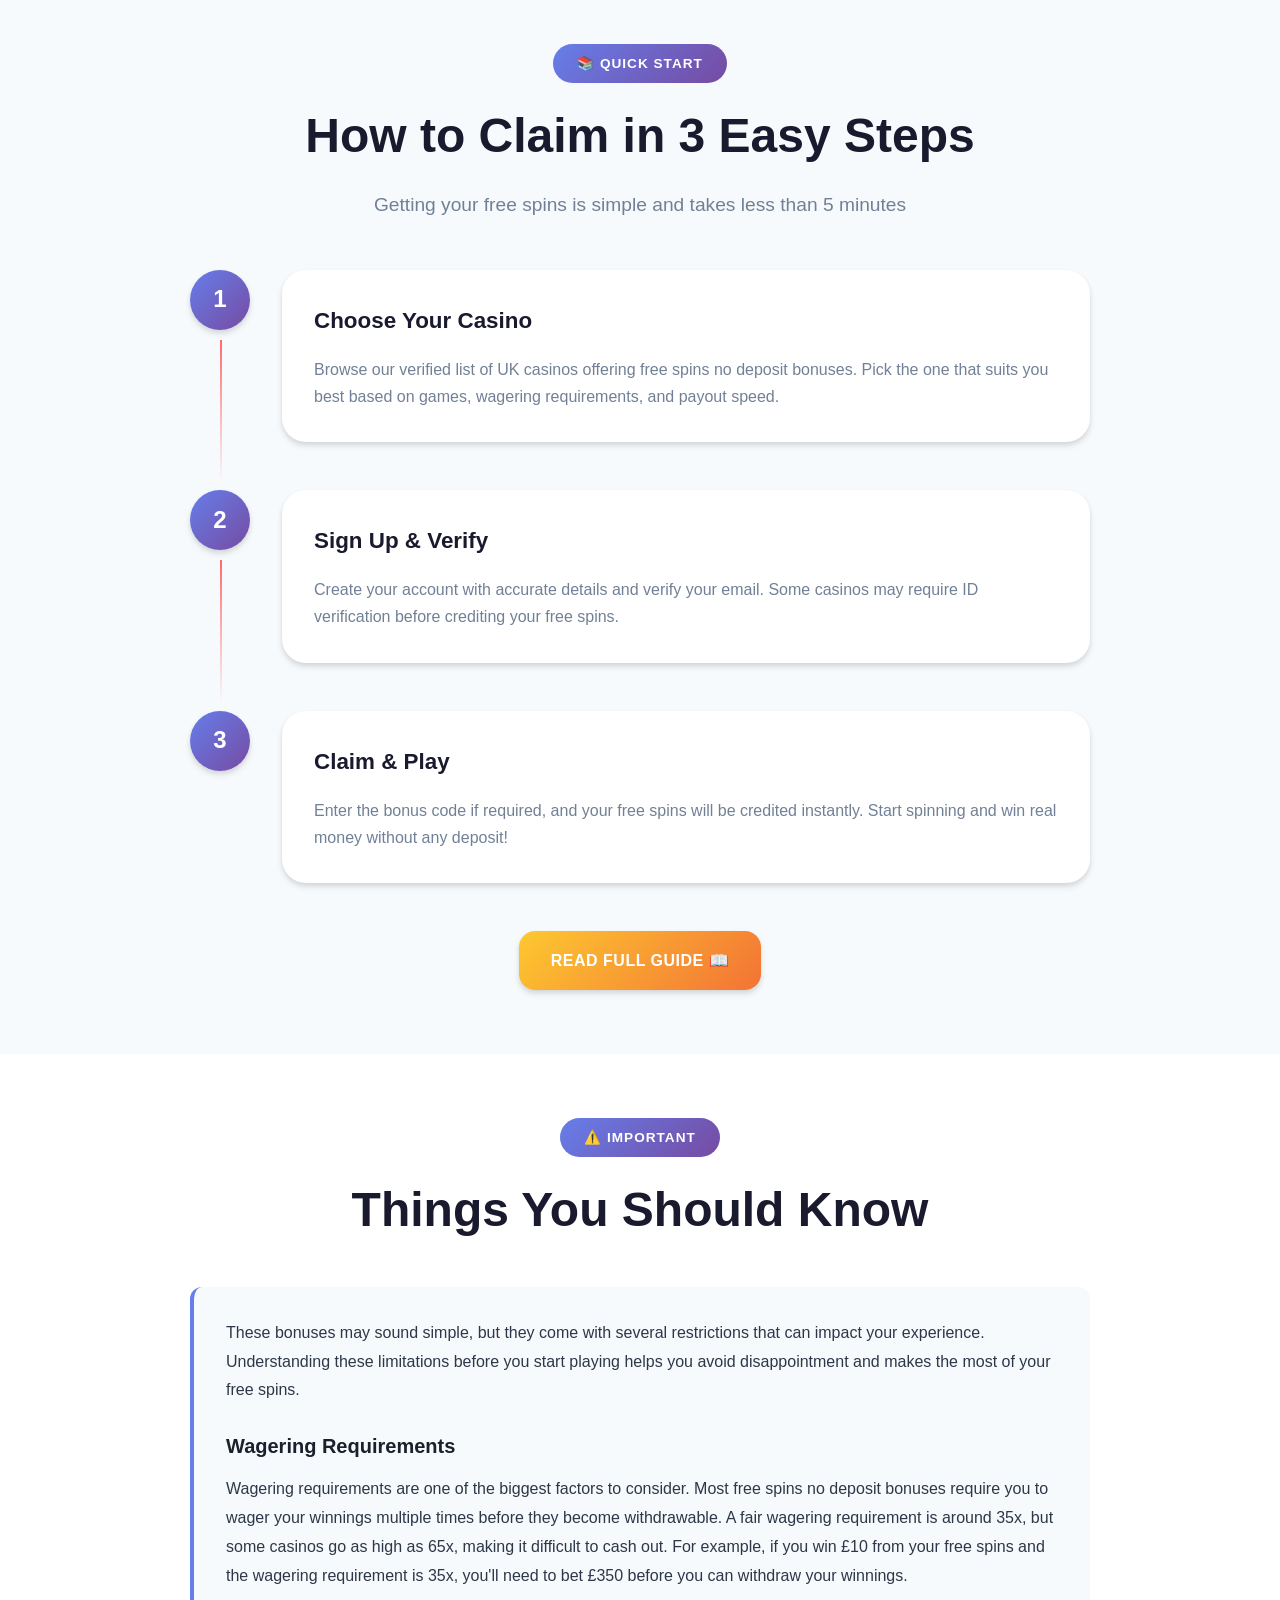
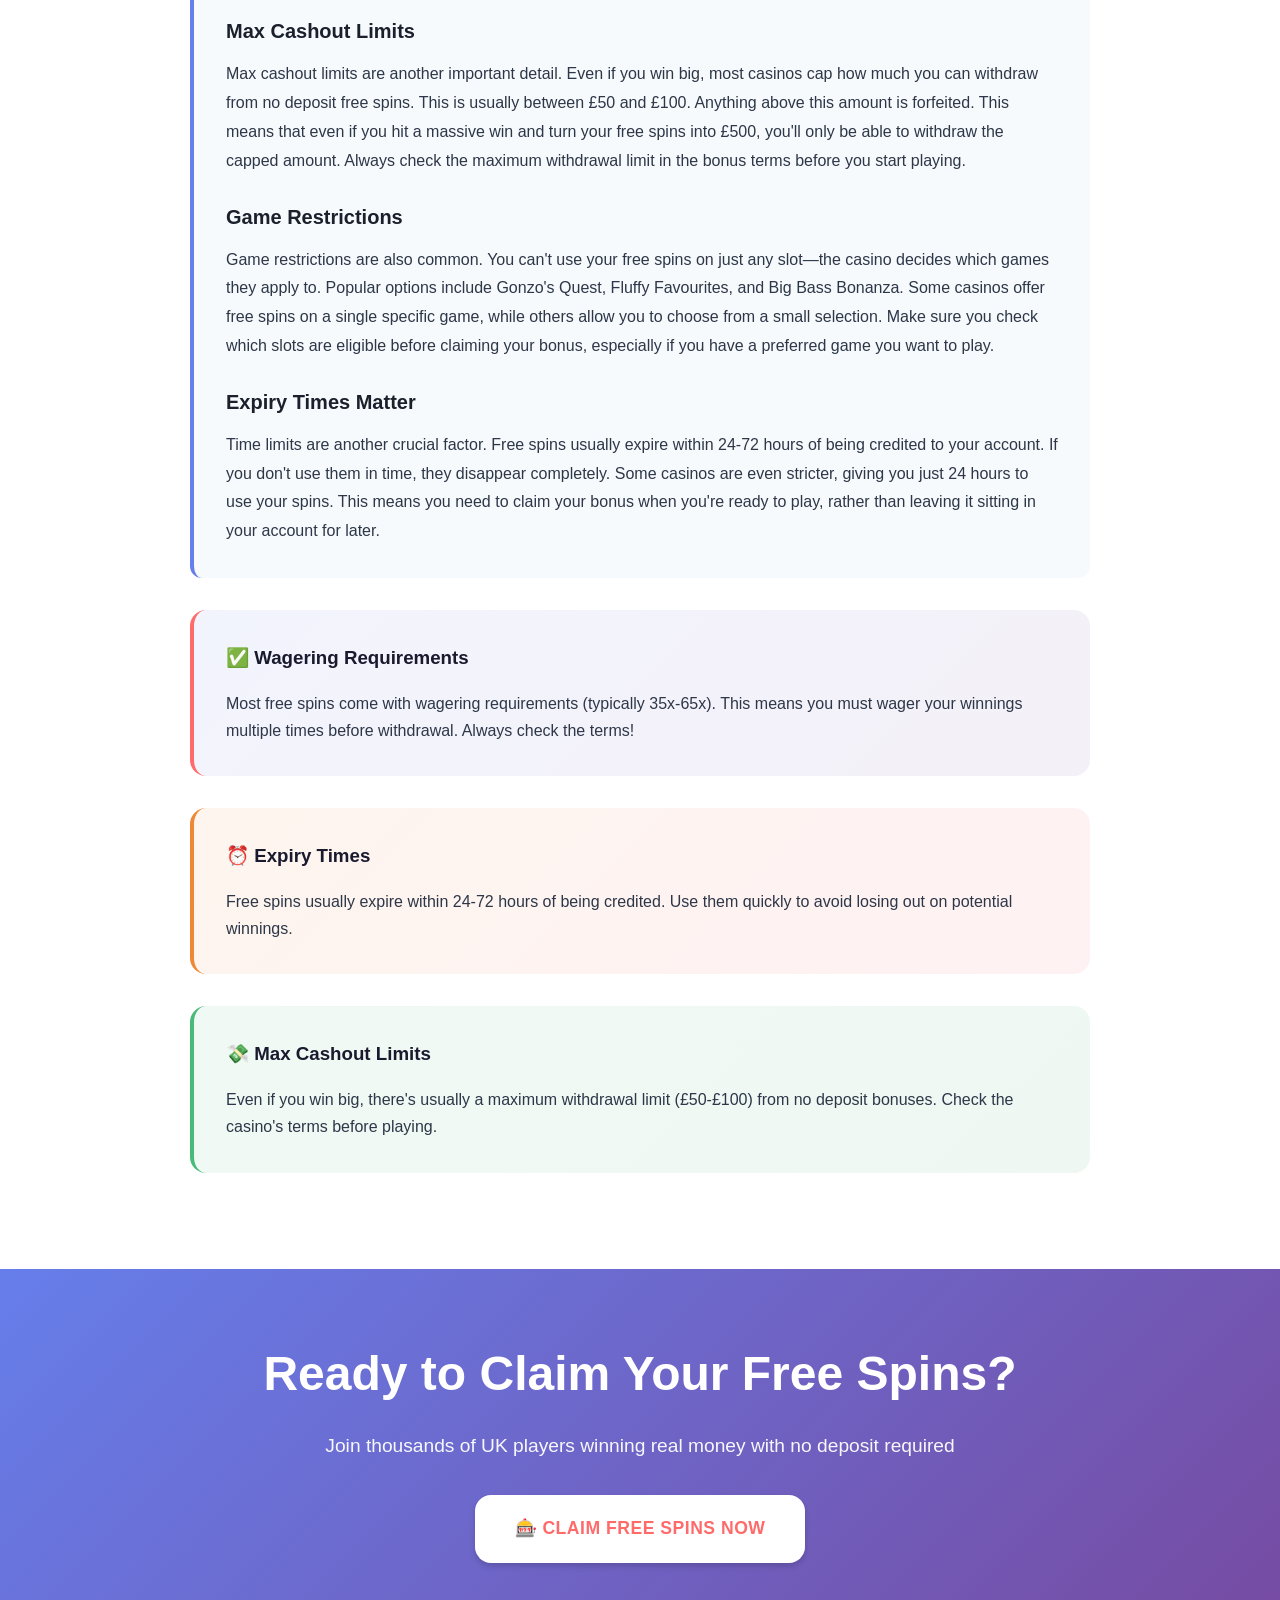
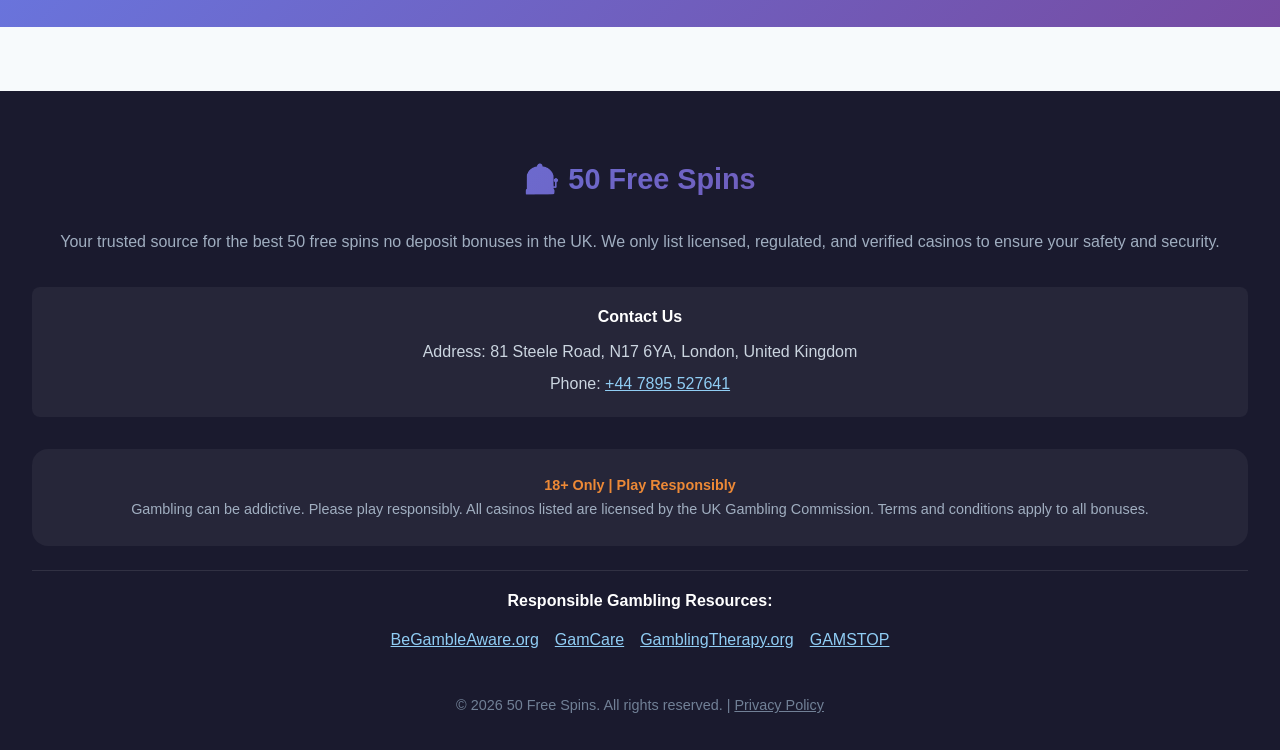
==== commit 943be999: "Add introductory text above featured free spins section Added comprehensive explanation of 50 free s" ====
--- a/index.html
+++ b/index.html
@@ -59,6 +59,26 @@
         </div>
     </div>
 
+    <!-- Introduction Text -->
+    <section class="section" style="background: white; padding: 2rem 0;">
+        <div class="container">
+            <div style="max-width: 900px; margin: 0 auto; background: #f7fafc; padding: 2rem; border-radius: 12px; border-left: 4px solid #667eea;">
+                <p style="line-height: 1.8; margin-bottom: 1rem; color: #2d3748;">
+                    50 free spins no deposit casinos UK are gambling sites that let you play slots without putting down any cash first and give you fifty free turns on specific slot games when you register an account.
+                </p>
+                <p style="line-height: 1.8; margin-bottom: 1rem; color: #2d3748;">
+                    In the UK these offers are only legal at casinos licensed by the UK Gambling Commission. When you sign up you get the fifty spins loaded into your account once basic checks are done, such as verifying your identity. You do not have to make a payment to receive the spins.
+                </p>
+                <p style="line-height: 1.8; margin-bottom: 1rem; color: #2d3748;">
+                    The free spins are usually valid on one or a small group of slot titles from game makers such as NetEnt, Evolution, Microgaming or Playtech. Any winnings from those spins are generally subject to rules that determine how much you can cash out and what amount you must play through before a withdrawal is allowed. These rules vary by site and are shown in the terms you must agree to when registering.
+                </p>
+                <p style="line-height: 1.8; margin-bottom: 0; color: #2d3748;">
+                    Offers change often. A casino might run fifty free spins at one time and remove or update the offer later. Not all UK licensed casinos run no deposit fifty spin offers at every moment, so current availability can differ from one day to the next.
+                </p>
+            </div>
+        </div>
+    </section>
+
     <!-- Featured Casinos -->
     <section class="section">
         <div class="container">
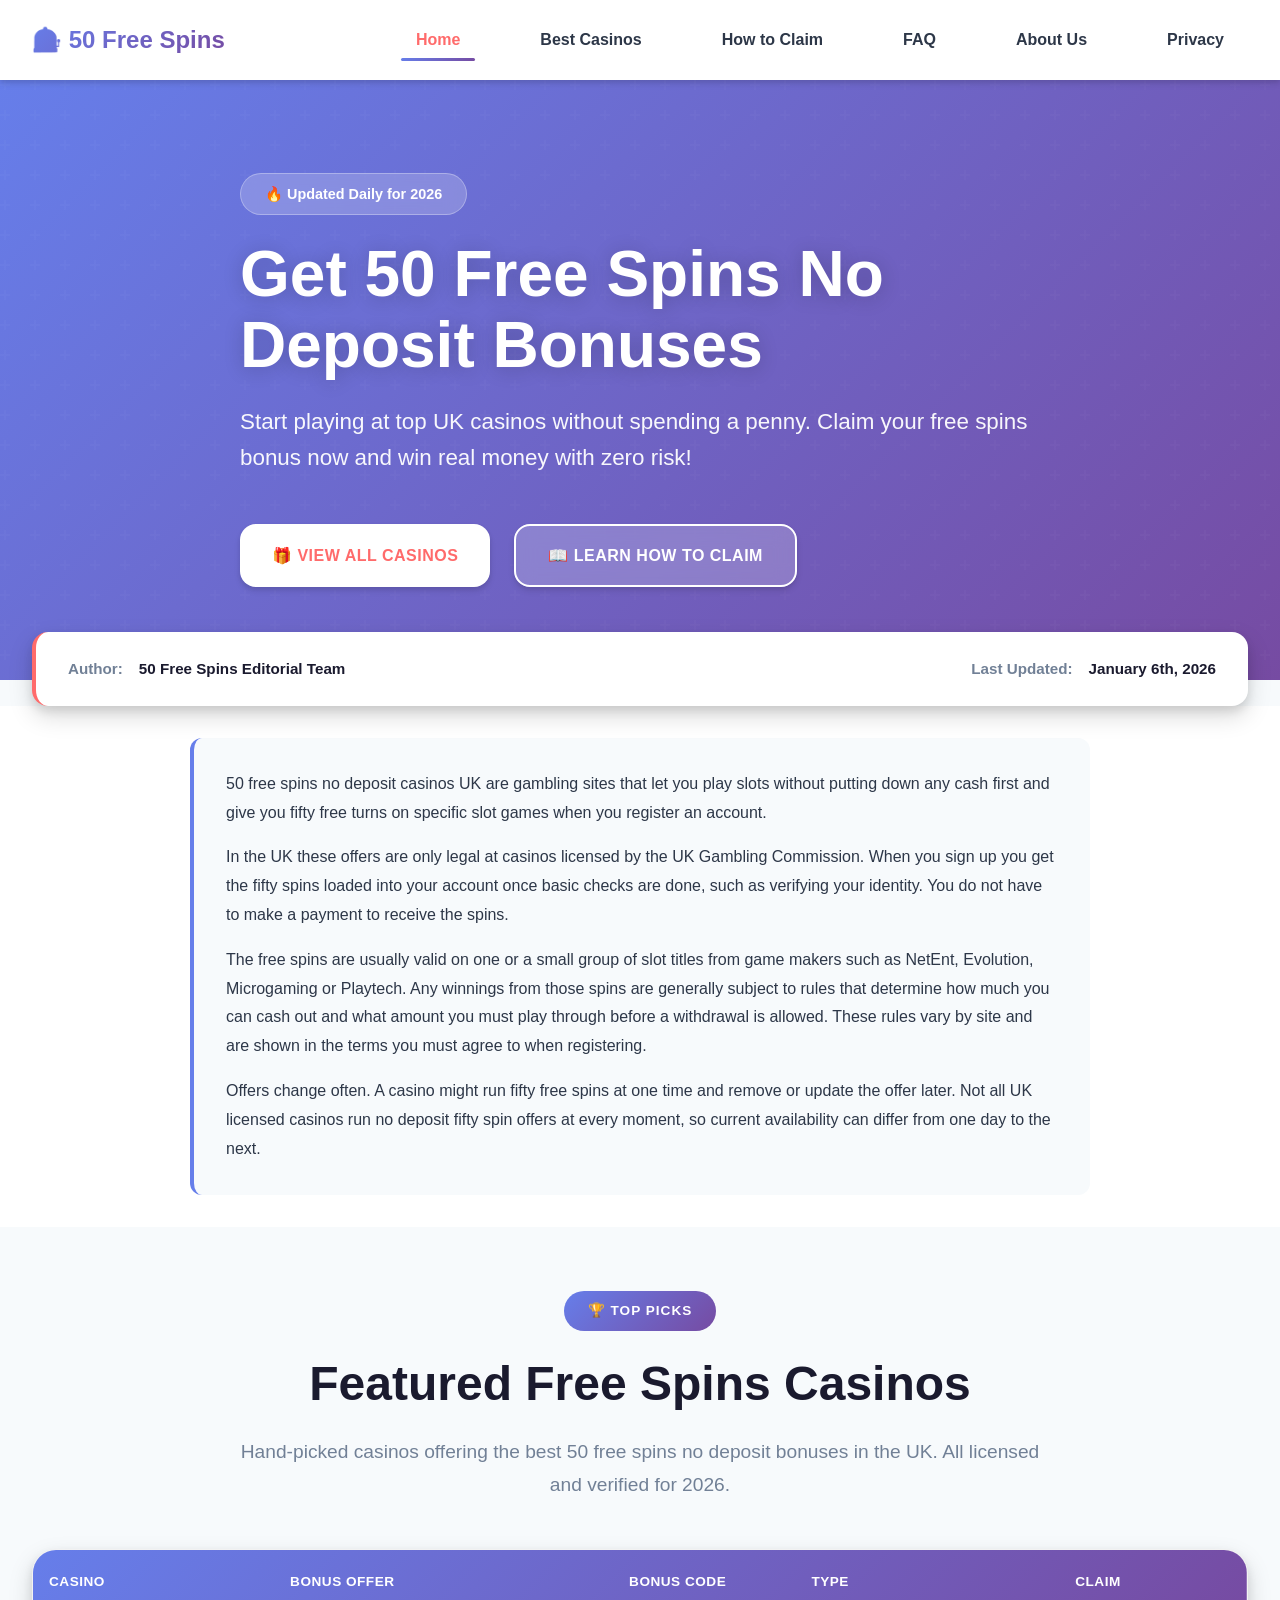
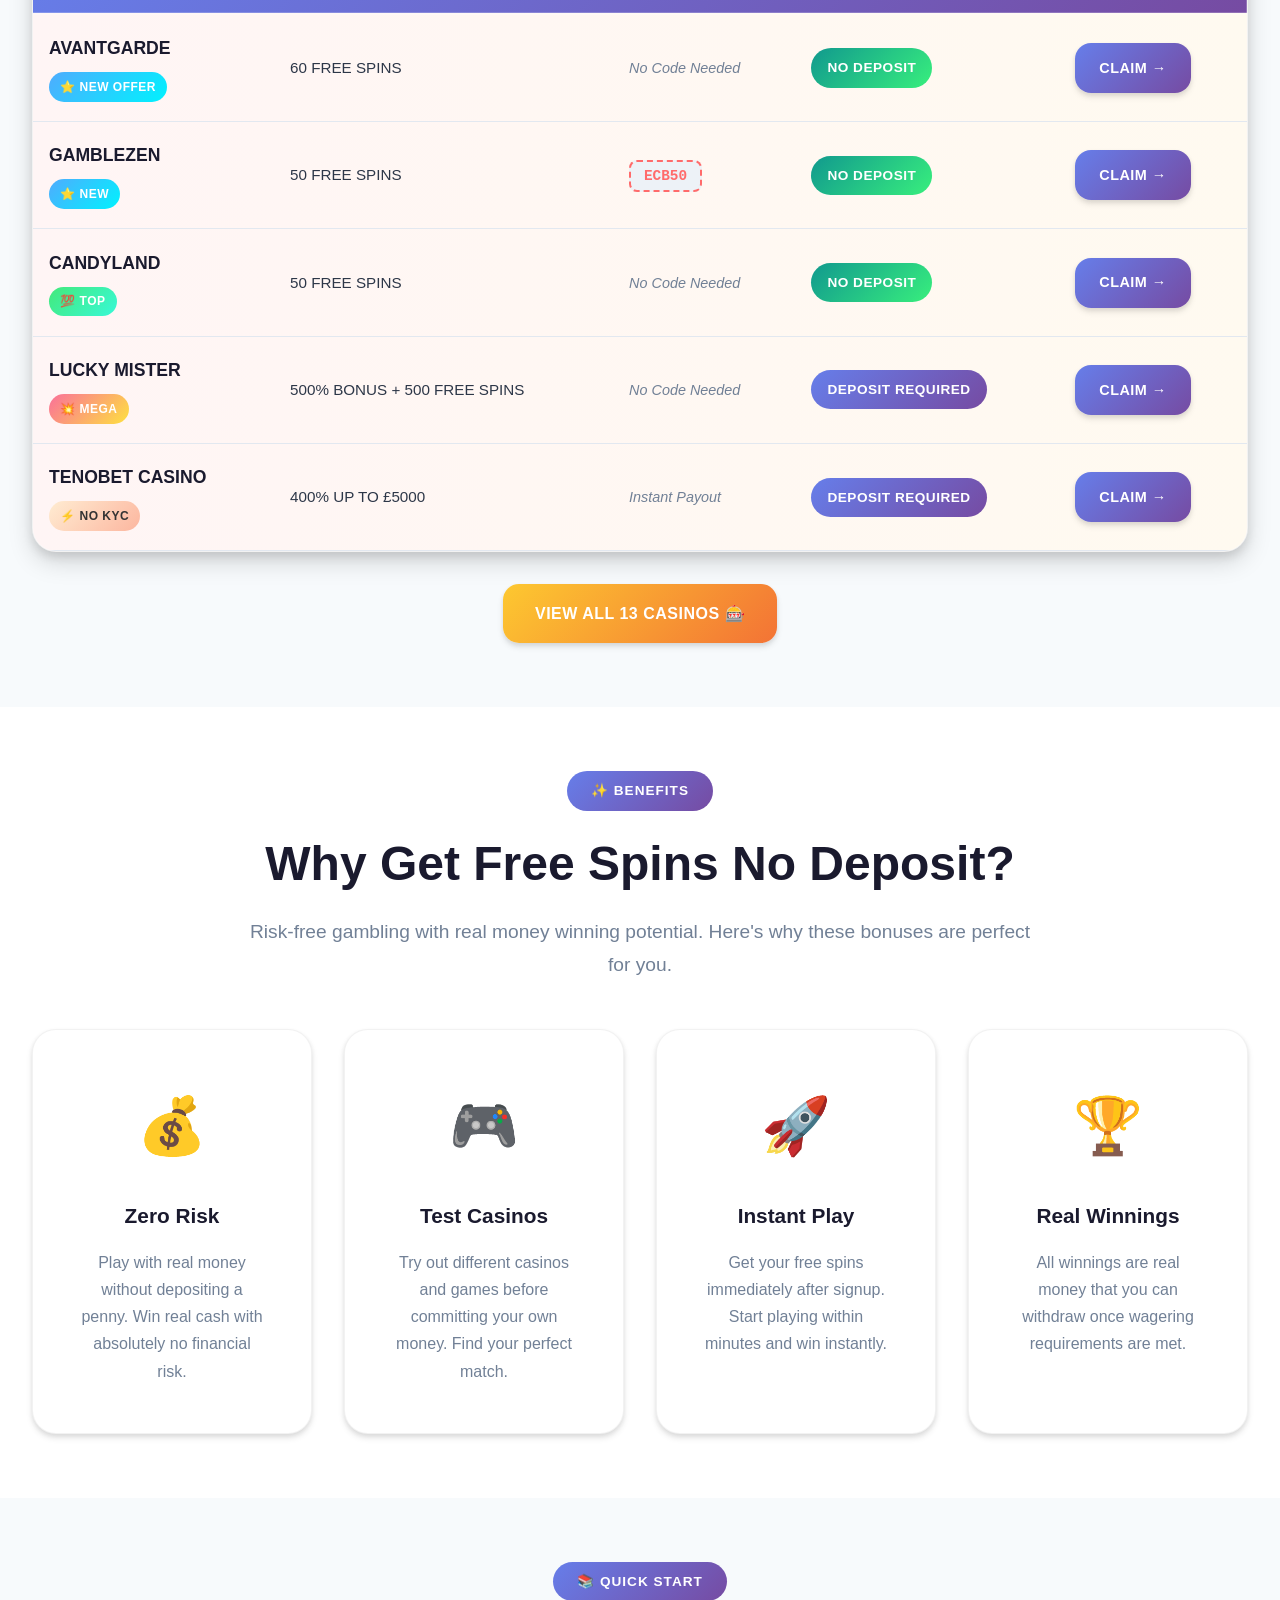
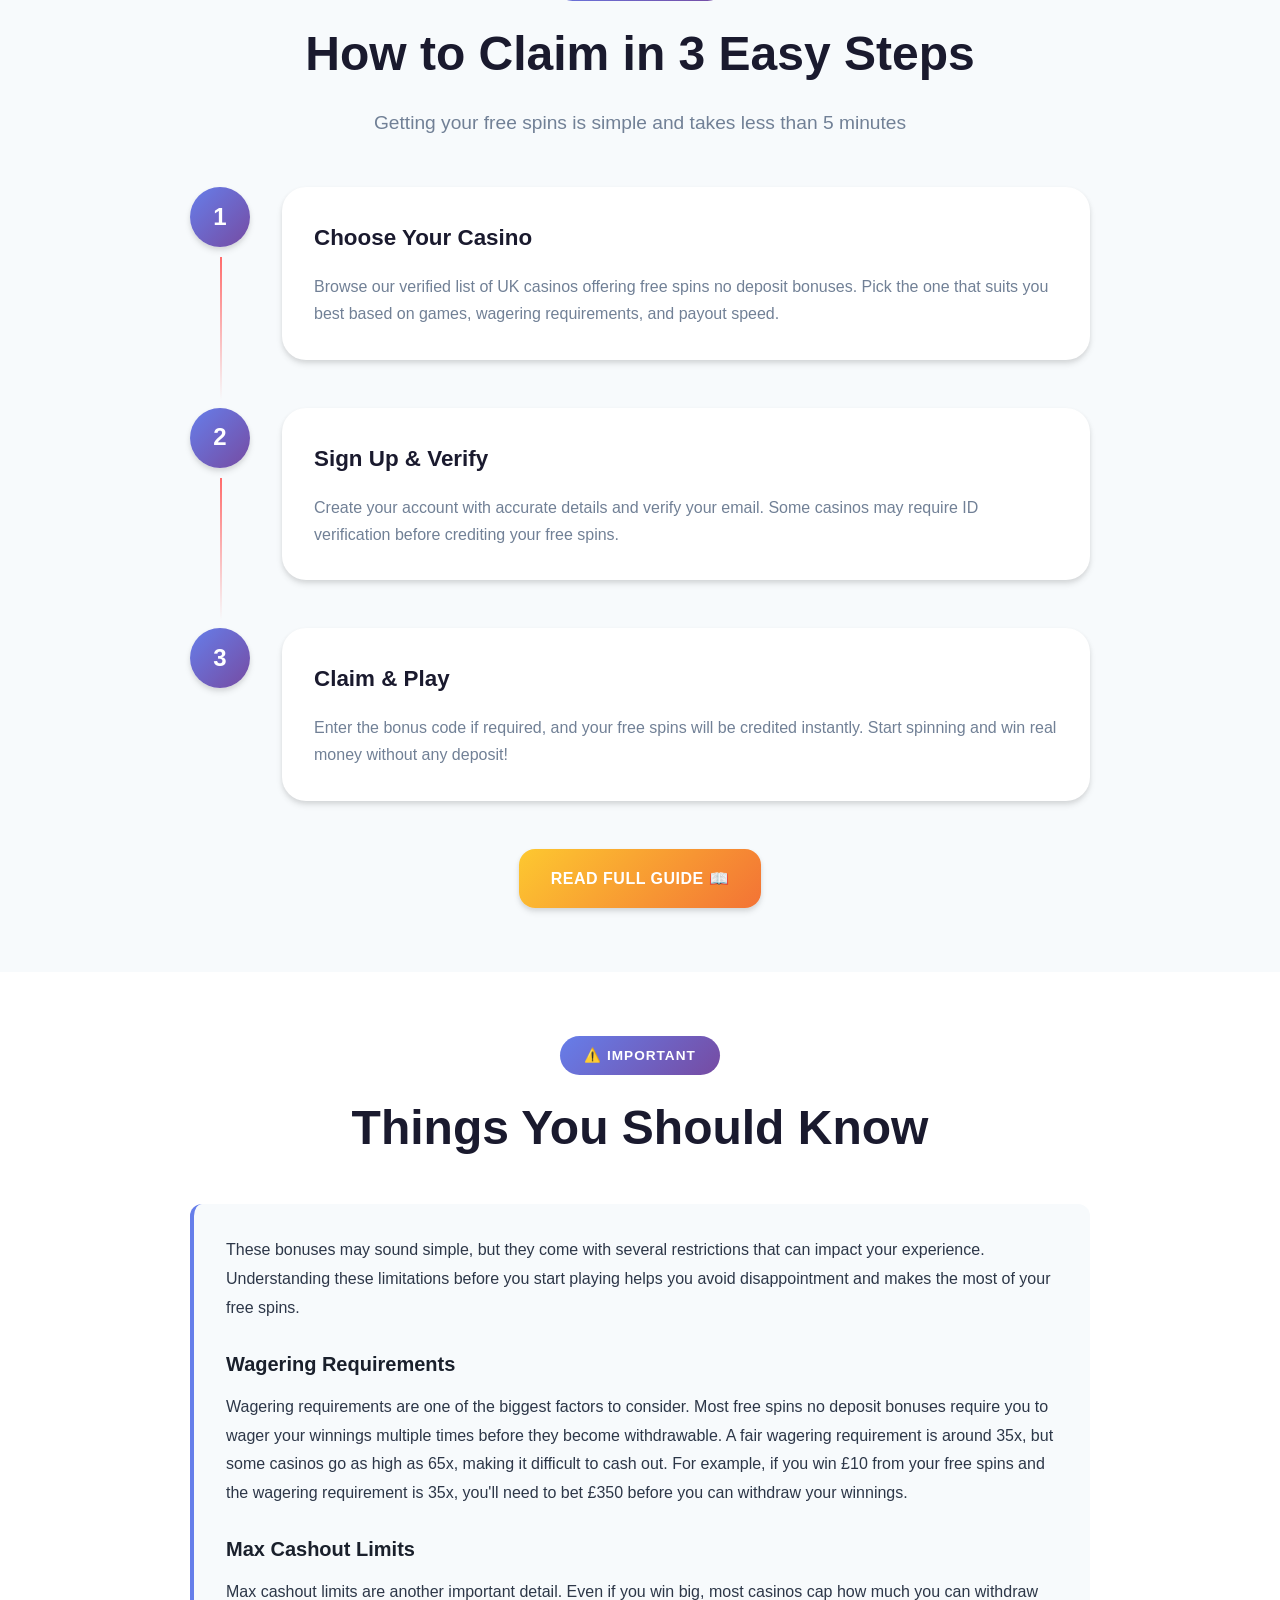
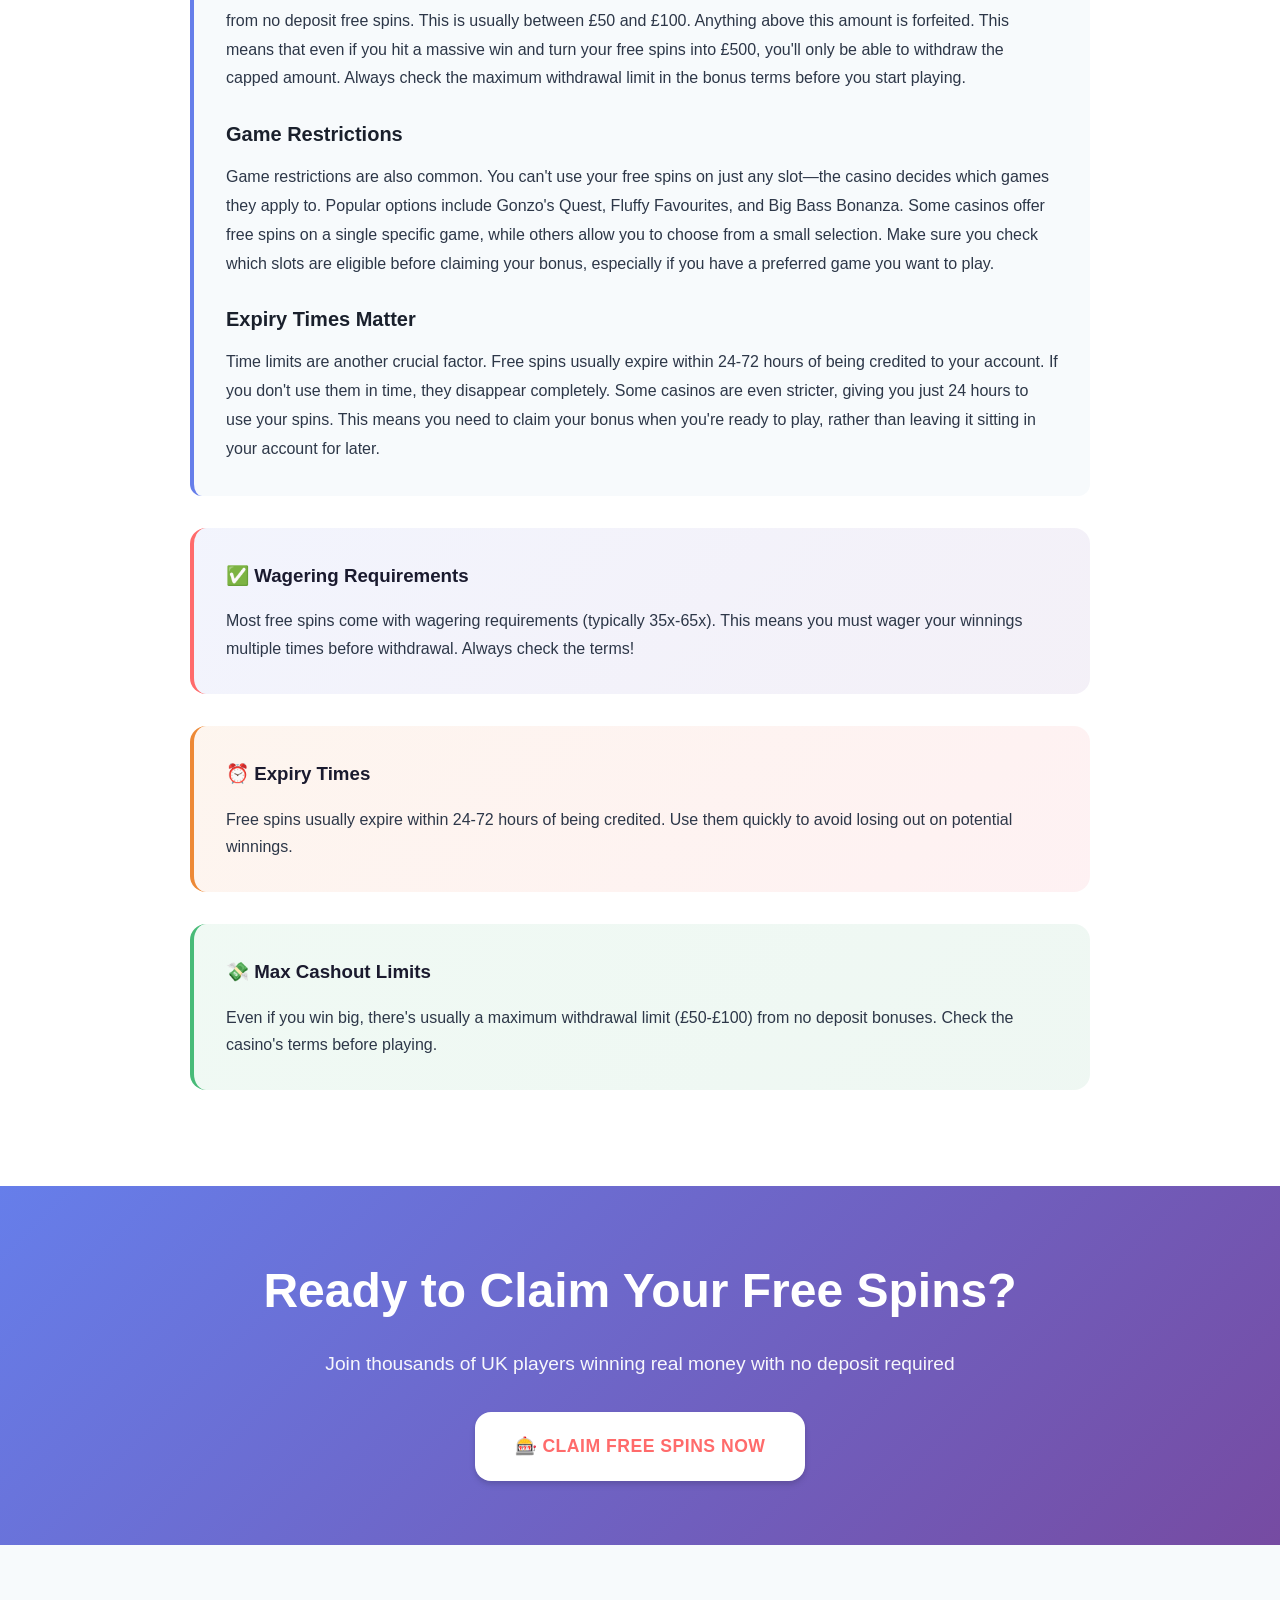
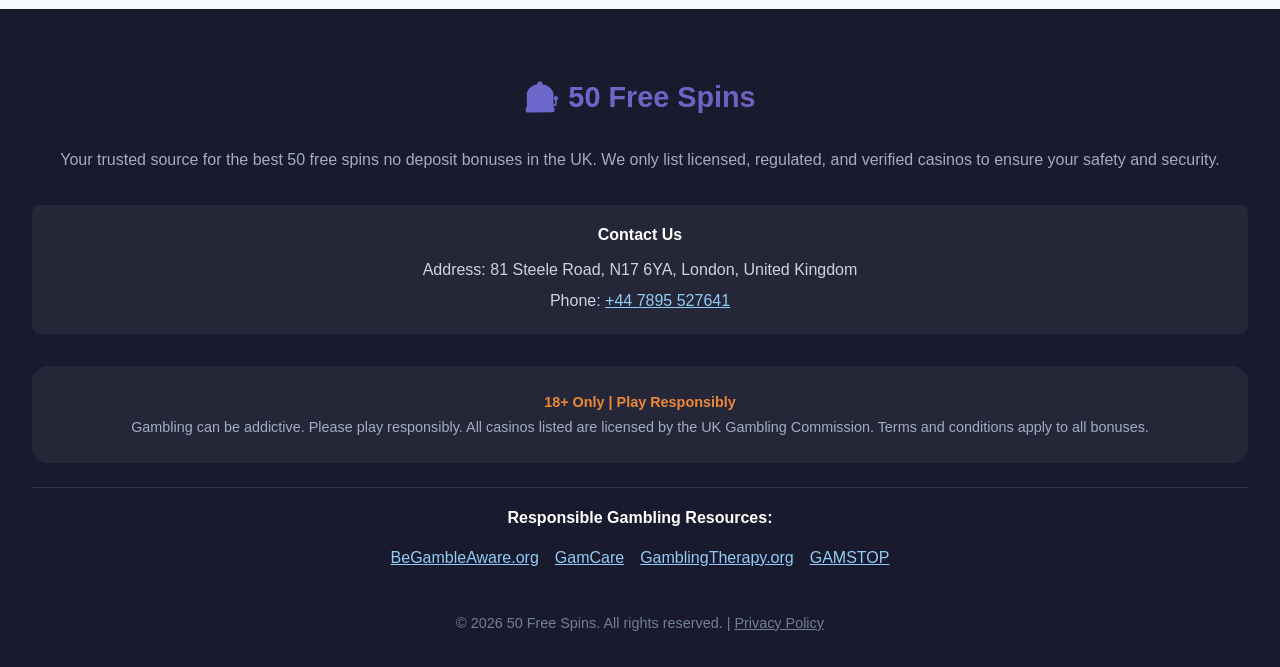
==== commit ddf36260: "Replace card-based offers layout with comparison table - Replace casino card grid with responsive co" ====
--- a/index.html
+++ b/index.html
@@ -90,112 +90,103 @@
                 </p>
             </div>
 
-            <div class="casino-grid">
-                <!-- Casino Card 1 -->
-                <div class="casino-card">
-                    <div class="casino-header">
-                        <div>
-                            <h3 class="casino-name">MyStake Casino</h3>
-                            <div class="casino-rating">
-                                <span class="star">★</span>
-                                <span class="star">★</span>
-                                <span class="star">★</span>
-                                <span class="star">★</span>
-                                <span class="star">★</span>
-                            </div>
-                        </div>
-                        <div class="casino-badge">🔥 HOT</div>
-                    </div>
-
-                    <div class="casino-bonus">
-                        <div class="bonus-title">Welcome Bonus</div>
-                        <div class="bonus-amount">25 FREE SPINS</div>
-                        <div class="bonus-code">💎 Code: NEWCASINO25</div>
-                    </div>
-
-                    <ul class="casino-features">
-                        <li>No deposit required</li>
-                        <li>Instant withdrawal</li>
-                        <li>UK licensed & regulated</li>
-                        <li>24/7 customer support</li>
-                    </ul>
-
-                    <a href="https://go.affiliatedonbet.com/visit/?bta=3145350&brand=mystake" class="casino-link" target="_blank" rel="nofollow noopener">
-                        Claim Free Spins →
-                    </a>
-                </div>
-
-                <!-- Casino Card 2 -->
-                <div class="casino-card">
-                    <div class="casino-header">
-                        <div>
-                            <h3 class="casino-name">GambleZen</h3>
-                            <div class="casino-rating">
-                                <span class="star">★</span>
-                                <span class="star">★</span>
-                                <span class="star">★</span>
-                                <span class="star">★</span>
-                                <span class="star">★</span>
-                            </div>
-                        </div>
-                        <div class="casino-badge">⭐ NEW</div>
-                    </div>
-
-                    <div class="casino-bonus">
-                        <div class="bonus-title">No Deposit Bonus</div>
-                        <div class="bonus-amount">50 FREE SPINS</div>
-                        <div class="bonus-code">💎 Code: ECB50</div>
-                    </div>
-
-                    <ul class="casino-features">
-                        <li>50 free spins on signup</li>
-                        <li>Low wagering requirements</li>
-                        <li>Fast payouts</li>
-                        <li>Mobile optimized</li>
-                    </ul>
-
-                    <a href="https://gamblezens.com/d59f81502" class="casino-link" target="_blank" rel="nofollow noopener">
-                        Claim Free Spins →
-                    </a>
-                </div>
-
-                <!-- Casino Card 3 -->
-                <div class="casino-card">
-                    <div class="casino-header">
-                        <div>
-                            <h3 class="casino-name">Candyland Casino</h3>
-                            <div class="casino-rating">
-                                <span class="star">★</span>
-                                <span class="star">★</span>
-                                <span class="star">★</span>
-                                <span class="star">★</span>
-                                <span class="star">★</span>
-                            </div>
-                        </div>
-                        <div class="casino-badge">💯 VERIFIED</div>
-                    </div>
-
-                    <div class="casino-bonus">
-                        <div class="bonus-title">Sign Up Bonus</div>
-                        <div class="bonus-amount">50 FREE SPINS</div>
-                        <div class="bonus-code">💎 No Code Needed</div>
-                    </div>
-
-                    <ul class="casino-features">
-                        <li>No deposit required</li>
-                        <li>Wager-free spins available</li>
-                        <li>Huge game selection</li>
-                        <li>Trusted & secure</li>
-                    </ul>
-
-                    <a href="https://go.truedynastyaffiliates.com/visit/?bta=36291&nci=5902" class="casino-link" target="_blank" rel="nofollow noopener">
-                        Claim Free Spins →
-                    </a>
-                </div>
+            <div class="casino-comparison-table-container">
+                <table class="casino-comparison-table">
+                    <thead>
+                        <tr>
+                            <th>Casino</th>
+                            <th>Bonus Offer</th>
+                            <th>Bonus Code</th>
+                            <th>Type</th>
+                            <th>Claim</th>
+                        </tr>
+                    </thead>
+                    <tbody>
+                        <!-- Featured Row 1: Avantgarde - Best No Deposit -->
+                        <tr class="featured-row">
+                            <td data-label="Casino">
+                                <div class="casino-name-cell">
+                                    <strong>AVANTGARDE</strong>
+                                    <span class="table-badge new">⭐ NEW OFFER</span>
+                                </div>
+                            </td>
+                            <td data-label="Bonus Offer">60 FREE SPINS</td>
+                            <td data-label="Bonus Code"><span class="no-code">No Code Needed</span></td>
+                            <td data-label="Type"><span class="type-badge no-deposit">No Deposit</span></td>
+                            <td data-label="Claim">
+                                <a href="https://go.truedynastyaffiliates.com/visit/?bta=36291&nci=6016" class="table-claim-btn" target="_blank" rel="nofollow noopener">Claim →</a>
+                            </td>
+                        </tr>
+
+                        <!-- Featured Row 2: GambleZen -->
+                        <tr class="featured-row">
+                            <td data-label="Casino">
+                                <div class="casino-name-cell">
+                                    <strong>GAMBLEZEN</strong>
+                                    <span class="table-badge new">⭐ NEW</span>
+                                </div>
+                            </td>
+                            <td data-label="Bonus Offer">50 FREE SPINS</td>
+                            <td data-label="Bonus Code"><code>ECB50</code></td>
+                            <td data-label="Type"><span class="type-badge no-deposit">No Deposit</span></td>
+                            <td data-label="Claim">
+                                <a href="https://gamblezens.com/d59f81502" class="table-claim-btn" target="_blank" rel="nofollow noopener">Claim →</a>
+                            </td>
+                        </tr>
+
+                        <!-- Featured Row 3: Candyland -->
+                        <tr class="featured-row">
+                            <td data-label="Casino">
+                                <div class="casino-name-cell">
+                                    <strong>CANDYLAND</strong>
+                                    <span class="table-badge verified">💯 TOP</span>
+                                </div>
+                            </td>
+                            <td data-label="Bonus Offer">50 FREE SPINS</td>
+                            <td data-label="Bonus Code"><span class="no-code">No Code Needed</span></td>
+                            <td data-label="Type"><span class="type-badge no-deposit">No Deposit</span></td>
+                            <td data-label="Claim">
+                                <a href="https://go.truedynastyaffiliates.com/visit/?bta=36291&nci=5902" class="table-claim-btn" target="_blank" rel="nofollow noopener">Claim →</a>
+                            </td>
+                        </tr>
+
+                        <!-- Featured Row 4: Lucky Mister - Best Overall -->
+                        <tr class="featured-row">
+                            <td data-label="Casino">
+                                <div class="casino-name-cell">
+                                    <strong>LUCKY MISTER</strong>
+                                    <span class="table-badge mega">💥 MEGA</span>
+                                </div>
+                            </td>
+                            <td data-label="Bonus Offer">500% BONUS + 500 FREE SPINS</td>
+                            <td data-label="Bonus Code"><span class="no-code">No Code Needed</span></td>
+                            <td data-label="Type"><span class="type-badge deposit">Deposit Required</span></td>
+                            <td data-label="Claim">
+                                <a href="https://trk.trafik-sc.xyz/click?o=4766&a=17196&sub_id3=3&sub_id4=4&sub_id5=5" class="table-claim-btn" target="_blank" rel="nofollow noopener">Claim →</a>
+                            </td>
+                        </tr>
+
+                        <!-- Featured Row 5: TenoBet - Best Deposit Bonus -->
+                        <tr class="featured-row">
+                            <td data-label="Casino">
+                                <div class="casino-name-cell">
+                                    <strong>TENOBET CASINO</strong>
+                                    <span class="table-badge instant">⚡ NO KYC</span>
+                                </div>
+                            </td>
+                            <td data-label="Bonus Offer">400% UP TO £5000</td>
+                            <td data-label="Bonus Code"><span class="no-code">Instant Payout</span></td>
+                            <td data-label="Type"><span class="type-badge deposit">Deposit Required</span></td>
+                            <td data-label="Claim">
+                                <a href="https://go.afftrackio.com/visit/?bta=35294&nci=5358" class="table-claim-btn" target="_blank" rel="nofollow noopener">Claim →</a>
+                            </td>
+                        </tr>
+                    </tbody>
+                </table>
             </div>
 
             <div style="text-align: center; margin-top: 2rem;">
-                <a href="casinos.html" class="btn btn-gradient">View All 10+ Casinos 🎰</a>
+                <a href="casinos.html" class="btn btn-gradient">View All 13 Casinos 🎰</a>
             </div>
         </div>
     </section>
--- a/styles.css
+++ b/styles.css
@@ -427,7 +427,248 @@
 }
 
 /* ============================================
-   CASINO CARDS
+   CASINO COMPARISON TABLE
+   ============================================ */
+
+.casino-comparison-table-container {
+    width: 100%;
+    overflow-x: auto;
+    margin-top: var(--spacing-xl);
+    background: white;
+    border-radius: var(--radius-xl);
+    box-shadow: var(--shadow-lg);
+    border: 1px solid rgba(0, 0, 0, 0.05);
+}
+
+.casino-comparison-table {
+    width: 100%;
+    border-collapse: collapse;
+    font-size: 0.95rem;
+}
+
+.casino-comparison-table thead {
+    background: linear-gradient(135deg, #667eea 0%, #764ba2 100%);
+    color: white;
+}
+
+.casino-comparison-table thead th {
+    padding: 1.2rem 1rem;
+    text-align: left;
+    font-weight: 700;
+    text-transform: uppercase;
+    letter-spacing: 0.5px;
+    font-size: 0.85rem;
+    border-bottom: 3px solid rgba(255, 255, 255, 0.2);
+}
+
+.casino-comparison-table tbody tr {
+    border-bottom: 1px solid #e2e8f0;
+    transition: all 0.3s ease;
+}
+
+.casino-comparison-table tbody tr:hover {
+    background: linear-gradient(90deg, #f7fafc 0%, #edf2f7 100%);
+    transform: scale(1.01);
+    box-shadow: 0 2px 8px rgba(0, 0, 0, 0.08);
+}
+
+.casino-comparison-table tbody tr.featured-row {
+    background: linear-gradient(90deg, #fff5f5 0%, #fffaf0 100%);
+}
+
+.casino-comparison-table tbody tr.featured-row:hover {
+    background: linear-gradient(90deg, #fed7d7 0%, #feebc8 100%);
+}
+
+.casino-comparison-table tbody td {
+    padding: 1.2rem 1rem;
+    vertical-align: middle;
+}
+
+.casino-name-cell {
+    display: flex;
+    flex-direction: column;
+    gap: 0.5rem;
+}
+
+.casino-name-cell strong {
+    font-size: 1.1rem;
+    color: var(--dark);
+    font-weight: 800;
+}
+
+.table-badge {
+    display: inline-block;
+    padding: 0.3rem 0.7rem;
+    border-radius: var(--radius-full);
+    font-size: 0.75rem;
+    font-weight: 700;
+    text-transform: uppercase;
+    letter-spacing: 0.5px;
+    white-space: nowrap;
+    width: fit-content;
+}
+
+.table-badge.hot {
+    background: linear-gradient(135deg, #f093fb 0%, #f5576c 100%);
+    color: white;
+}
+
+.table-badge.new {
+    background: linear-gradient(135deg, #4facfe 0%, #00f2fe 100%);
+    color: white;
+}
+
+.table-badge.verified {
+    background: linear-gradient(135deg, #43e97b 0%, #38f9d7 100%);
+    color: white;
+}
+
+.table-badge.mega {
+    background: linear-gradient(135deg, #fa709a 0%, #fee140 100%);
+    color: white;
+}
+
+.table-badge.bonus {
+    background: linear-gradient(135deg, #30cfd0 0%, #330867 100%);
+    color: white;
+}
+
+.table-badge.premium {
+    background: linear-gradient(135deg, #a8edea 0%, #fed6e3 100%);
+    color: #333;
+}
+
+.table-badge.instant {
+    background: linear-gradient(135deg, #ffecd2 0%, #fcb69f 100%);
+    color: #333;
+}
+
+.casino-comparison-table code {
+    background: #edf2f7;
+    padding: 0.4rem 0.8rem;
+    border-radius: var(--radius-md);
+    font-family: 'Courier New', monospace;
+    font-weight: 700;
+    color: var(--primary);
+    border: 2px dashed var(--primary);
+    font-size: 0.9rem;
+}
+
+.no-code {
+    color: var(--text-light);
+    font-size: 0.9rem;
+    font-style: italic;
+}
+
+.type-badge {
+    display: inline-block;
+    padding: 0.5rem 1rem;
+    border-radius: var(--radius-full);
+    font-weight: 700;
+    font-size: 0.85rem;
+    text-transform: uppercase;
+    letter-spacing: 0.5px;
+}
+
+.type-badge.no-deposit {
+    background: linear-gradient(135deg, #11998e 0%, #38ef7d 100%);
+    color: white;
+}
+
+.type-badge.deposit {
+    background: linear-gradient(135deg, #667eea 0%, #764ba2 100%);
+    color: white;
+}
+
+.table-claim-btn {
+    display: inline-block;
+    padding: 0.8rem 1.5rem;
+    background: var(--gradient-primary);
+    color: white;
+    font-weight: 700;
+    border-radius: var(--radius-lg);
+    transition: all 0.3s ease;
+    text-transform: uppercase;
+    letter-spacing: 0.5px;
+    font-size: 0.9rem;
+    box-shadow: var(--shadow-md);
+    white-space: nowrap;
+}
+
+.table-claim-btn:hover {
+    transform: translateY(-2px);
+    box-shadow: var(--shadow-lg);
+    background: linear-gradient(135deg, #764ba2 0%, #667eea 100%);
+}
+
+/* Responsive table for mobile */
+@media screen and (max-width: 768px) {
+    .casino-comparison-table thead {
+        display: none;
+    }
+
+    .casino-comparison-table tbody tr {
+        display: block;
+        margin-bottom: 1.5rem;
+        border: 2px solid #e2e8f0;
+        border-radius: var(--radius-lg);
+        overflow: hidden;
+        box-shadow: var(--shadow-md);
+    }
+
+    .casino-comparison-table tbody tr:hover {
+        transform: none;
+    }
+
+    .casino-comparison-table tbody td {
+        display: flex;
+        justify-content: space-between;
+        align-items: center;
+        padding: 1rem;
+        border-bottom: 1px solid #e2e8f0;
+        text-align: right;
+    }
+
+    .casino-comparison-table tbody td:last-child {
+        border-bottom: none;
+        justify-content: center;
+    }
+
+    .casino-comparison-table tbody td::before {
+        content: attr(data-label);
+        font-weight: 700;
+        text-transform: uppercase;
+        font-size: 0.8rem;
+        color: var(--text-light);
+        letter-spacing: 0.5px;
+    }
+
+    .casino-comparison-table tbody td:first-child {
+        background: linear-gradient(135deg, #667eea 0%, #764ba2 100%);
+        color: white;
+    }
+
+    .casino-comparison-table tbody td:first-child::before {
+        color: white;
+    }
+
+    .casino-name-cell {
+        align-items: flex-end;
+    }
+
+    .casino-name-cell strong {
+        color: white;
+    }
+
+    .table-claim-btn {
+        width: 100%;
+        text-align: center;
+    }
+}
+
+/* ============================================
+   CASINO CARDS (LEGACY - KEEPING FOR COMPATIBILITY)
    ============================================ */
 
 .casino-grid {
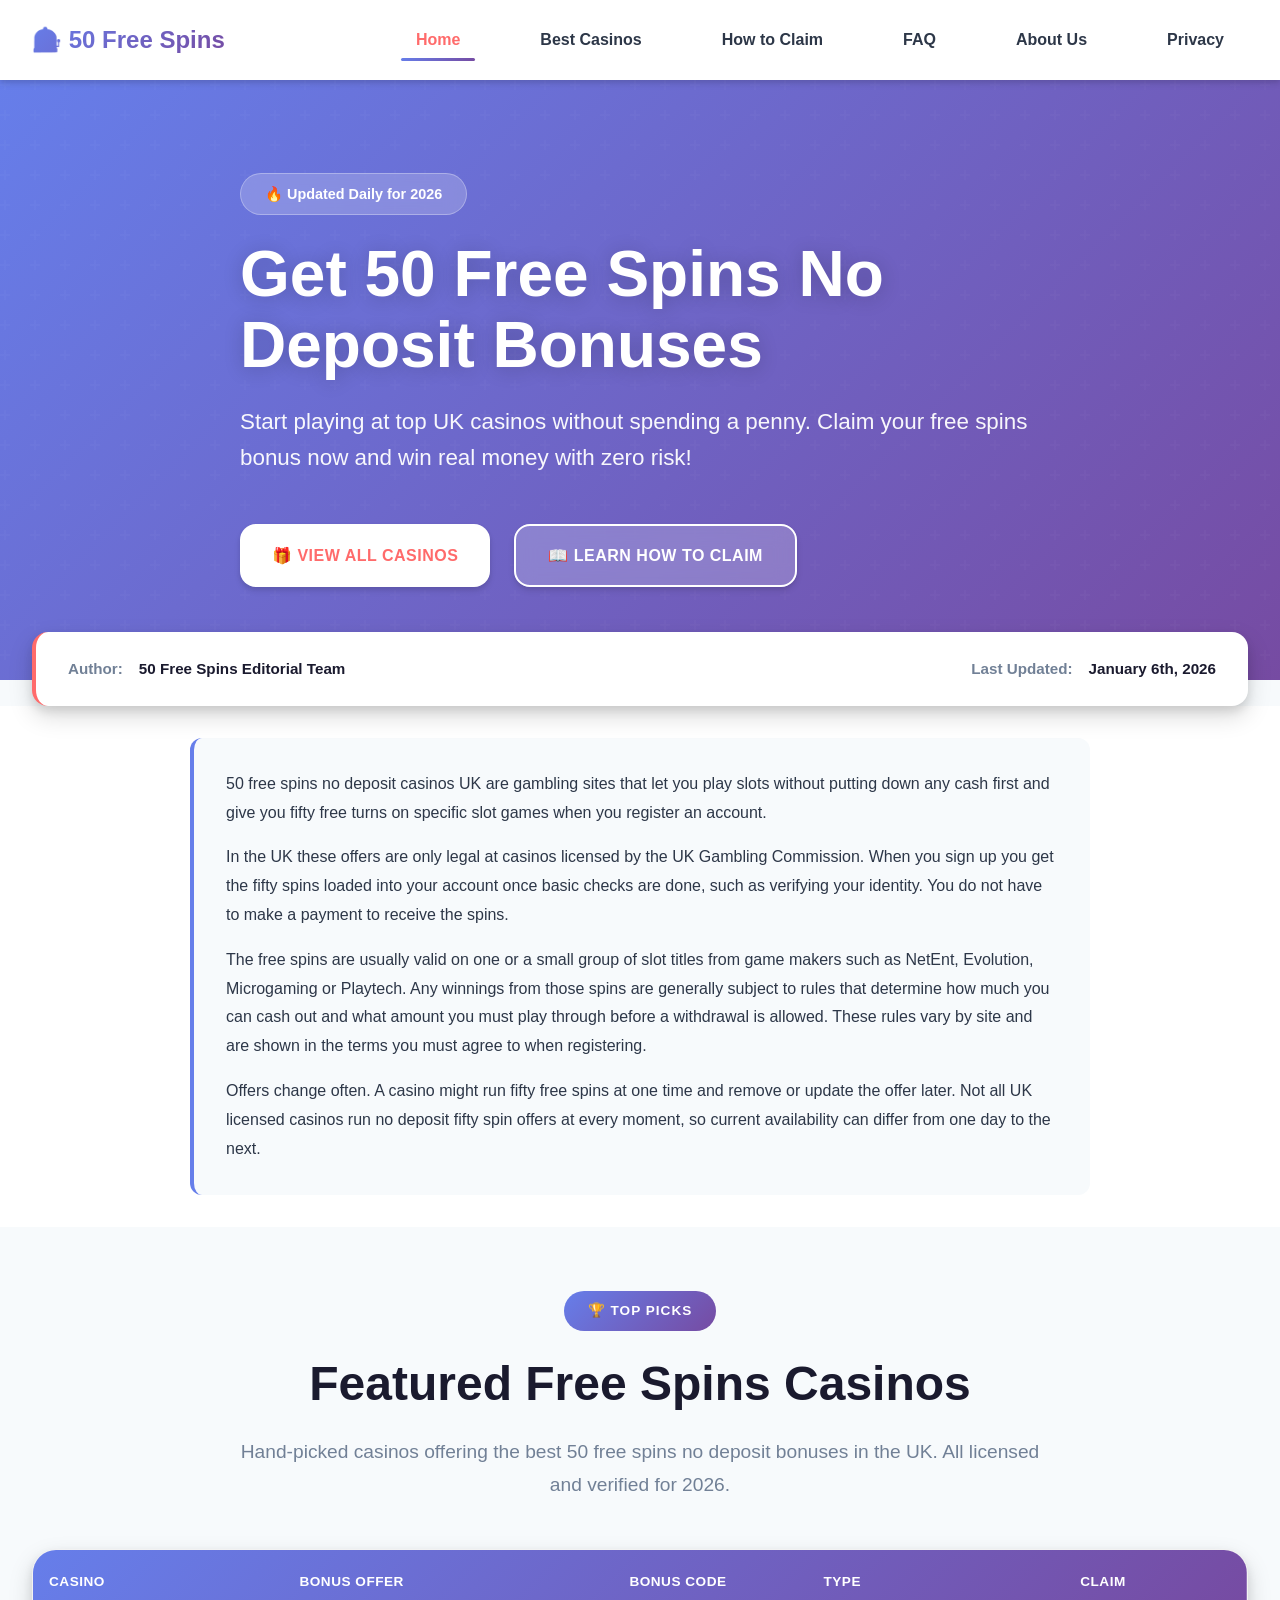
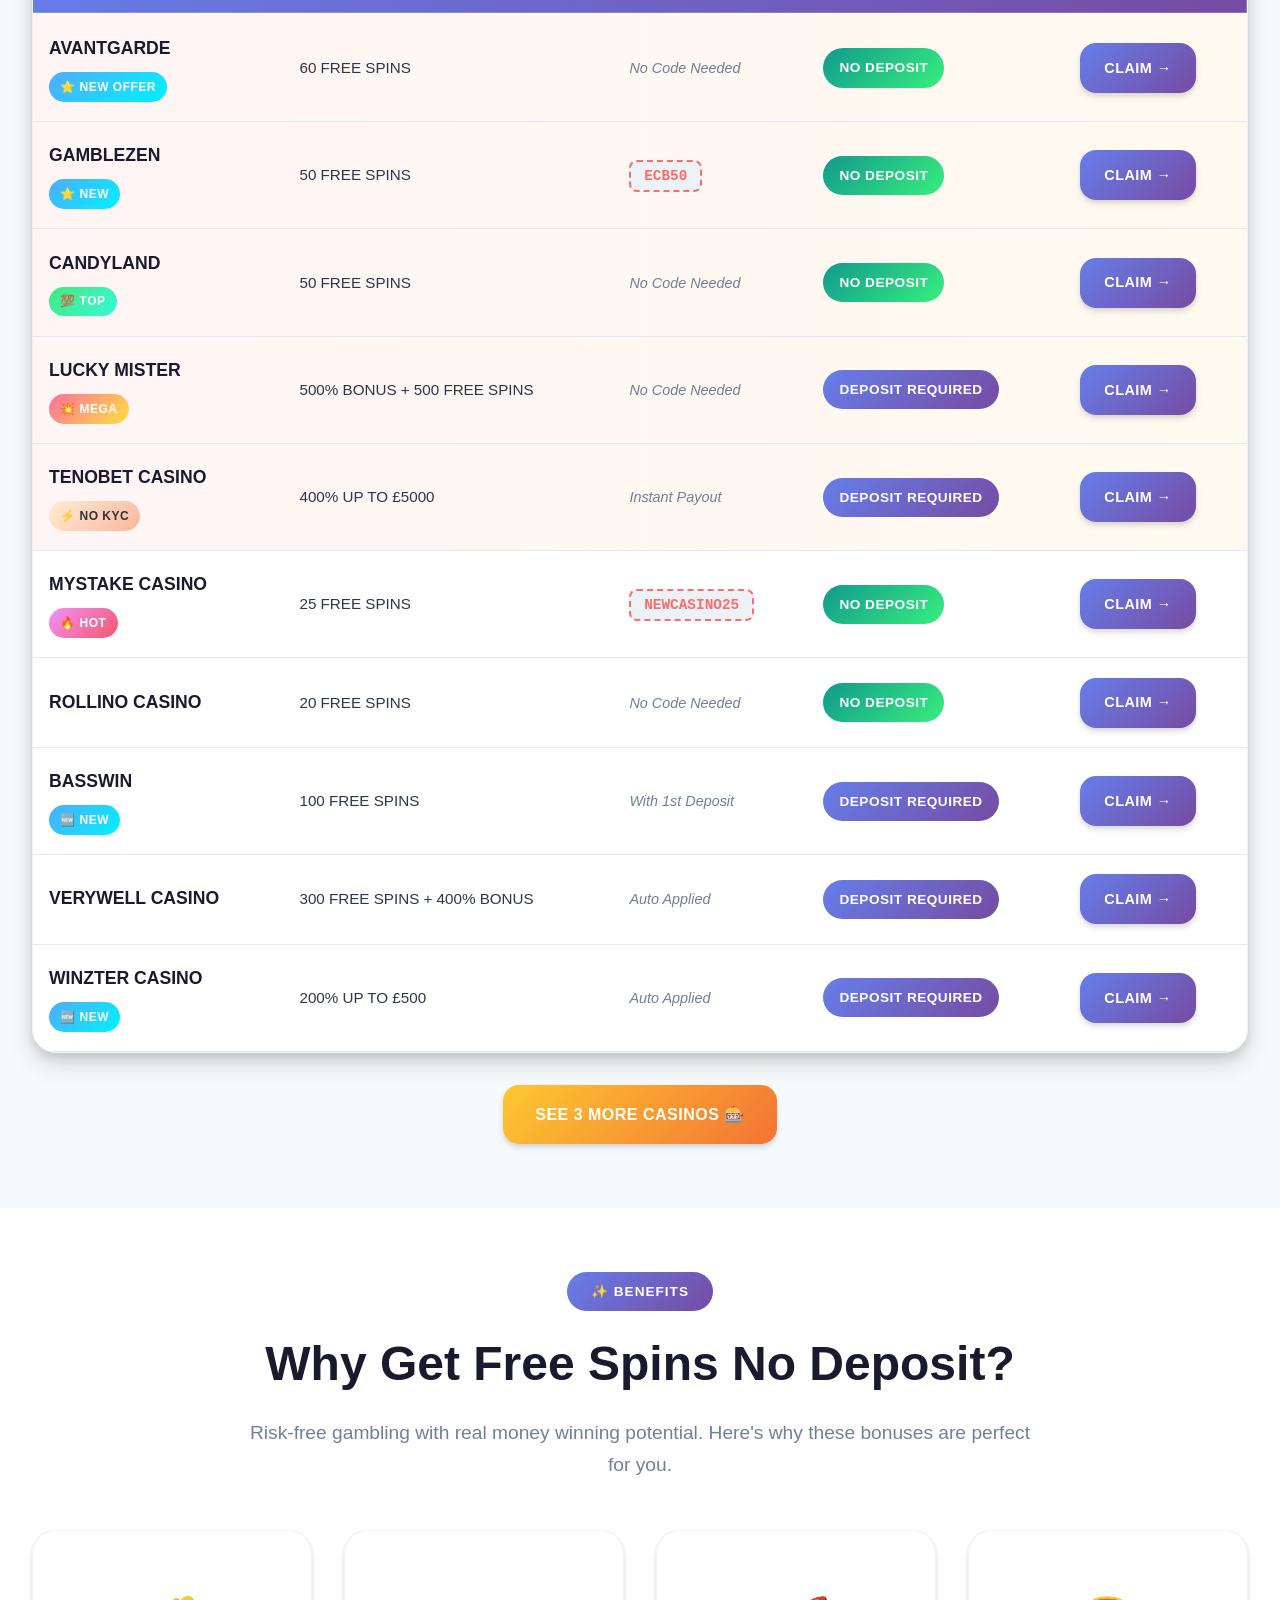
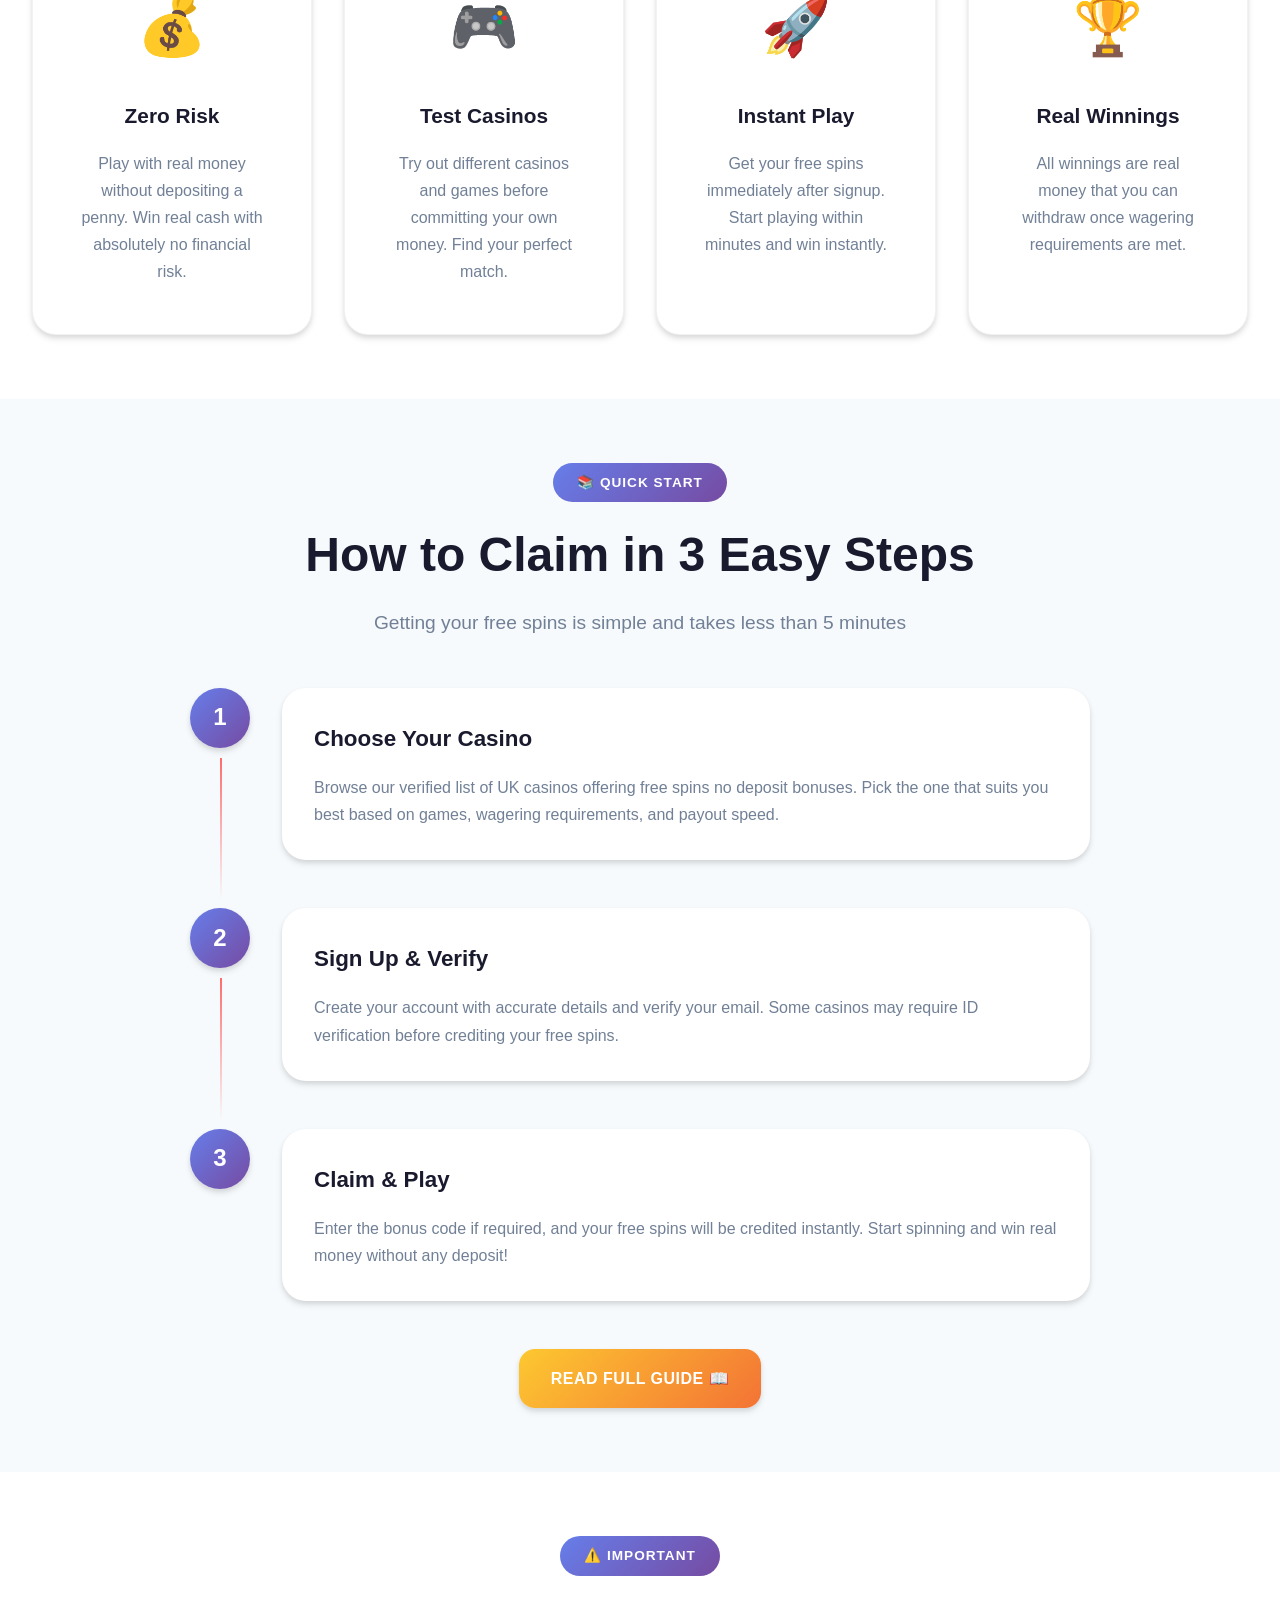
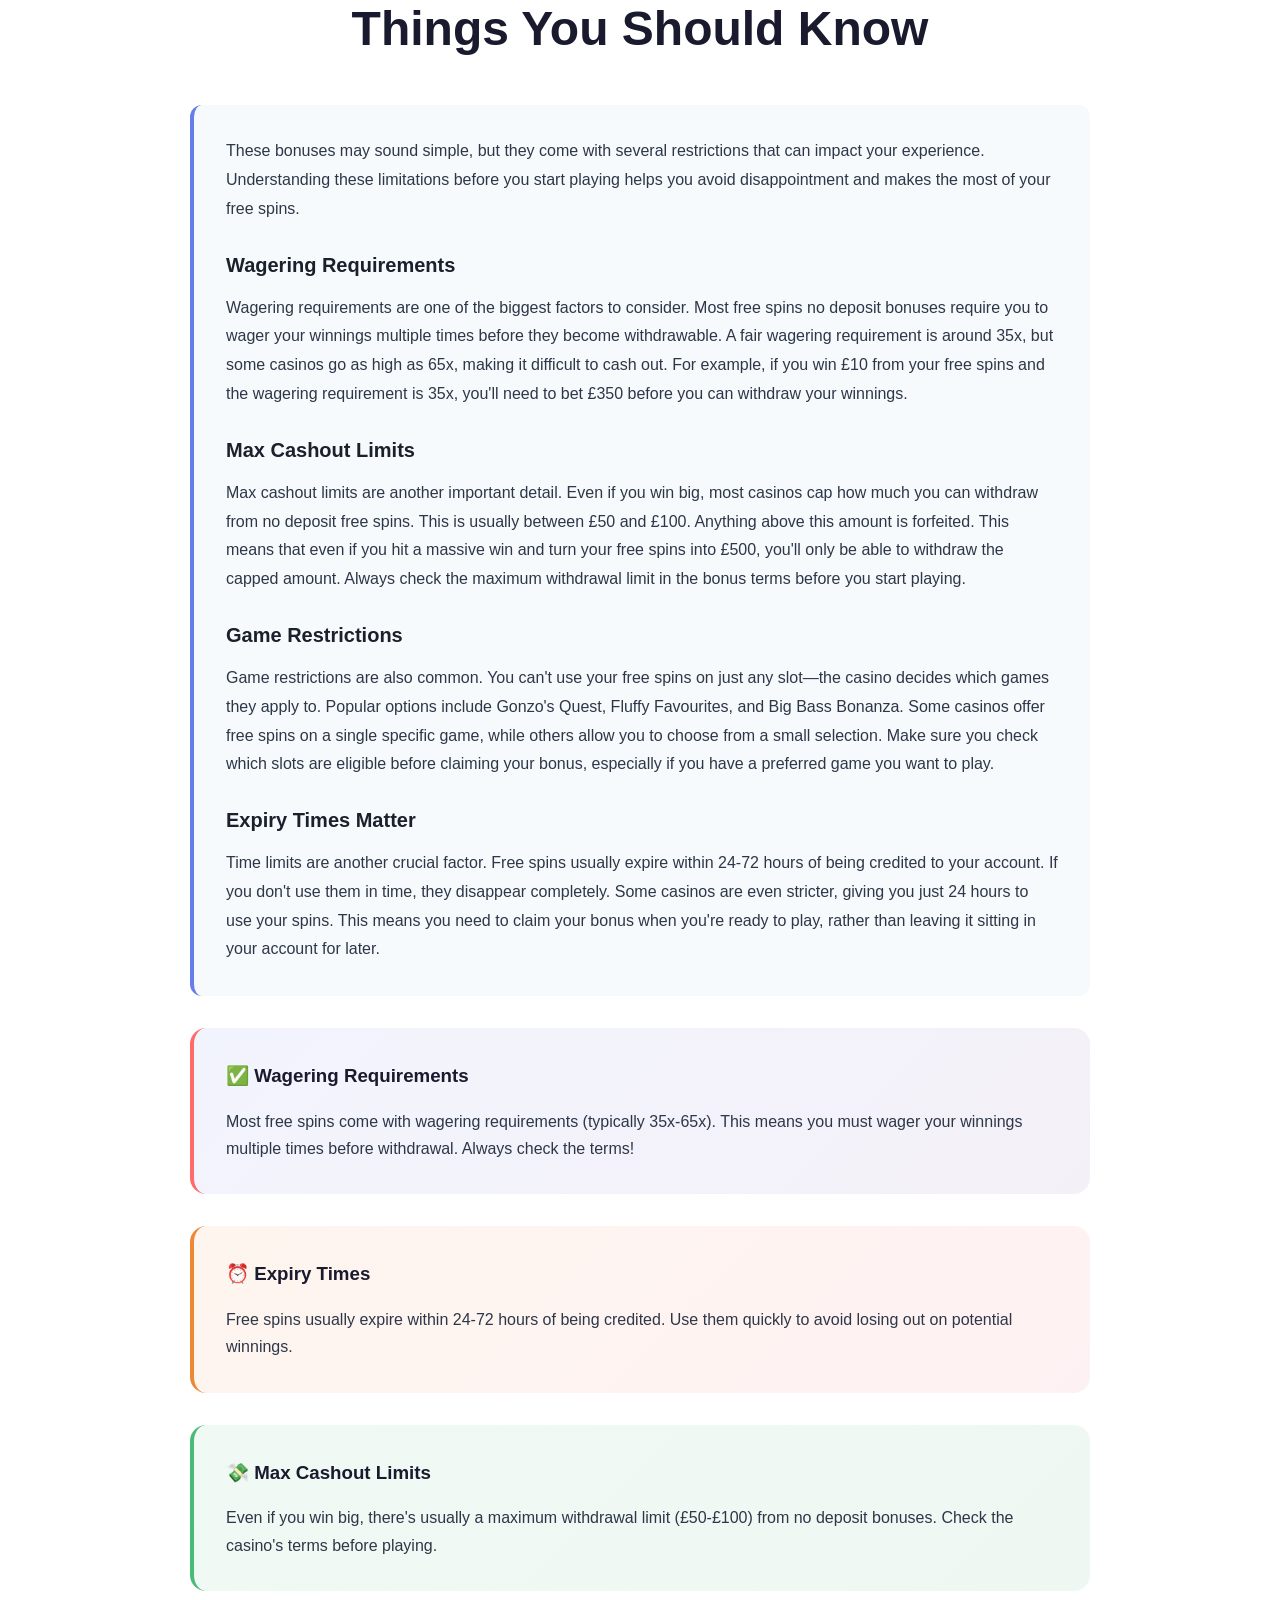
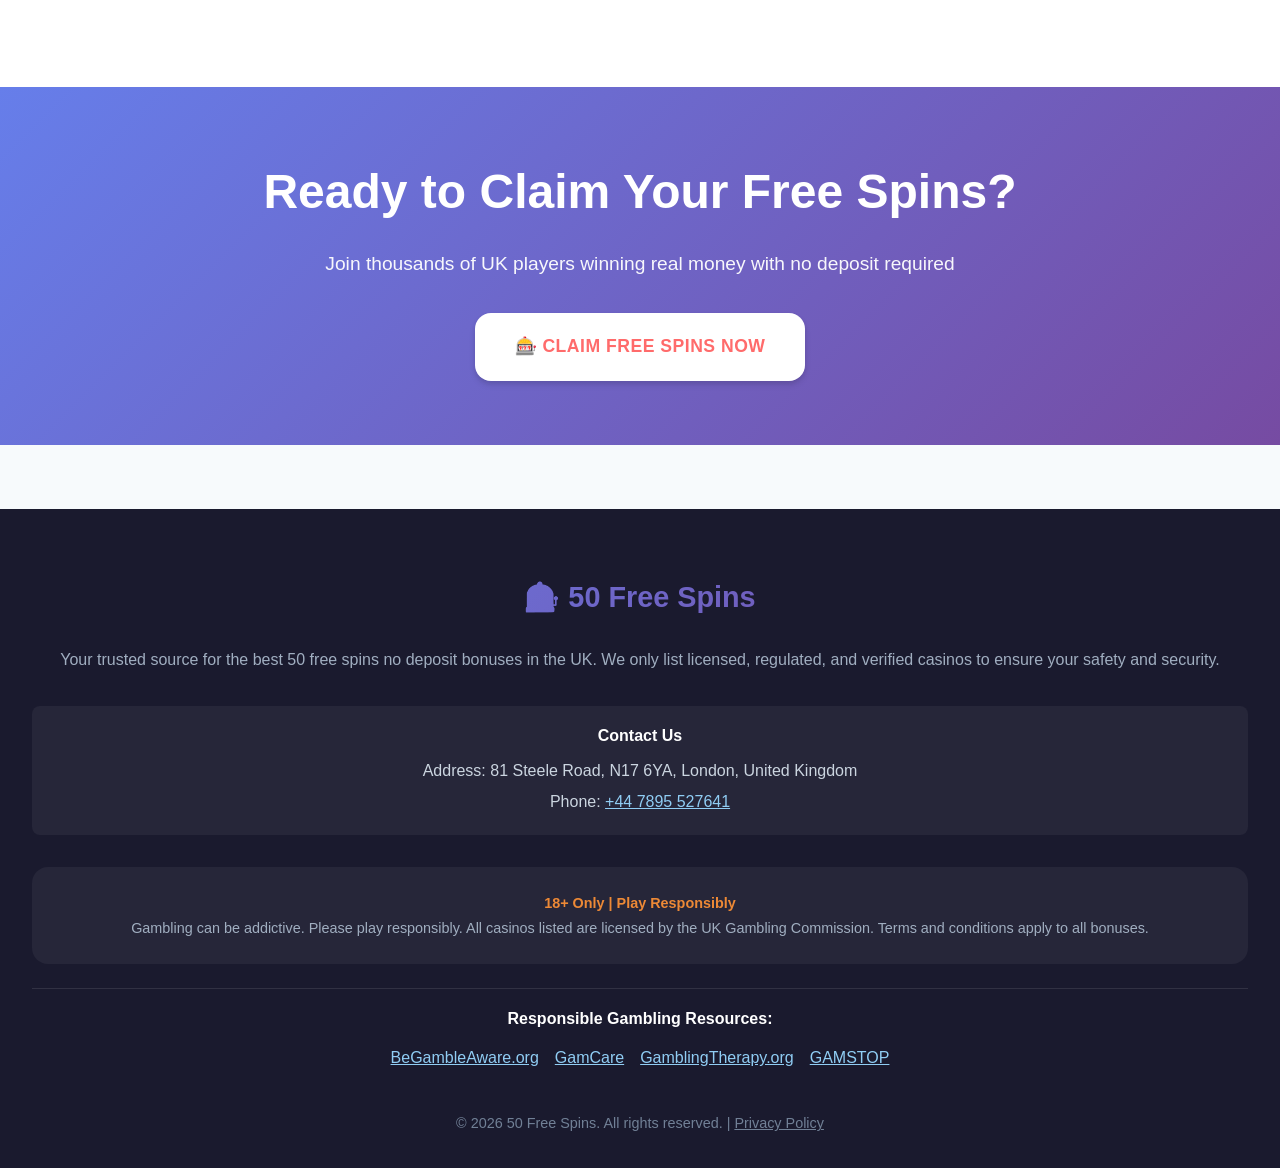
==== commit f84f6130: "Expand casino table to 10 offers and make rows fully clickable - Increased casino display from 5 to " ====
--- a/index.html
+++ b/index.html
@@ -103,7 +103,7 @@
                     </thead>
                     <tbody>
                         <!-- Featured Row 1: Avantgarde - Best No Deposit -->
-                        <tr class="featured-row">
+                        <tr class="featured-row clickable-row" data-href="https://go.truedynastyaffiliates.com/visit/?bta=36291&nci=6016">
                             <td data-label="Casino">
                                 <div class="casino-name-cell">
                                     <strong>AVANTGARDE</strong>
@@ -114,12 +114,12 @@
                             <td data-label="Bonus Code"><span class="no-code">No Code Needed</span></td>
                             <td data-label="Type"><span class="type-badge no-deposit">No Deposit</span></td>
                             <td data-label="Claim">
-                                <a href="https://go.truedynastyaffiliates.com/visit/?bta=36291&nci=6016" class="table-claim-btn" target="_blank" rel="nofollow noopener">Claim →</a>
+                                <a href="https://go.truedynastyaffiliates.com/visit/?bta=36291&nci=6016" class="table-claim-btn" target="_blank" rel="nofollow noopener" onclick="event.stopPropagation();">Claim →</a>
                             </td>
                         </tr>
 
                         <!-- Featured Row 2: GambleZen -->
-                        <tr class="featured-row">
+                        <tr class="featured-row clickable-row" data-href="https://gamblezens.com/d59f81502">
                             <td data-label="Casino">
                                 <div class="casino-name-cell">
                                     <strong>GAMBLEZEN</strong>
@@ -130,12 +130,12 @@
                             <td data-label="Bonus Code"><code>ECB50</code></td>
                             <td data-label="Type"><span class="type-badge no-deposit">No Deposit</span></td>
                             <td data-label="Claim">
-                                <a href="https://gamblezens.com/d59f81502" class="table-claim-btn" target="_blank" rel="nofollow noopener">Claim →</a>
+                                <a href="https://gamblezens.com/d59f81502" class="table-claim-btn" target="_blank" rel="nofollow noopener" onclick="event.stopPropagation();">Claim →</a>
                             </td>
                         </tr>
 
                         <!-- Featured Row 3: Candyland -->
-                        <tr class="featured-row">
+                        <tr class="featured-row clickable-row" data-href="https://go.truedynastyaffiliates.com/visit/?bta=36291&nci=5902">
                             <td data-label="Casino">
                                 <div class="casino-name-cell">
                                     <strong>CANDYLAND</strong>
@@ -146,12 +146,12 @@
                             <td data-label="Bonus Code"><span class="no-code">No Code Needed</span></td>
                             <td data-label="Type"><span class="type-badge no-deposit">No Deposit</span></td>
                             <td data-label="Claim">
-                                <a href="https://go.truedynastyaffiliates.com/visit/?bta=36291&nci=5902" class="table-claim-btn" target="_blank" rel="nofollow noopener">Claim →</a>
+                                <a href="https://go.truedynastyaffiliates.com/visit/?bta=36291&nci=5902" class="table-claim-btn" target="_blank" rel="nofollow noopener" onclick="event.stopPropagation();">Claim →</a>
                             </td>
                         </tr>
 
                         <!-- Featured Row 4: Lucky Mister - Best Overall -->
-                        <tr class="featured-row">
+                        <tr class="featured-row clickable-row" data-href="https://trk.trafik-sc.xyz/click?o=4766&a=17196&sub_id3=3&sub_id4=4&sub_id5=5">
                             <td data-label="Casino">
                                 <div class="casino-name-cell">
                                     <strong>LUCKY MISTER</strong>
@@ -162,12 +162,12 @@
                             <td data-label="Bonus Code"><span class="no-code">No Code Needed</span></td>
                             <td data-label="Type"><span class="type-badge deposit">Deposit Required</span></td>
                             <td data-label="Claim">
-                                <a href="https://trk.trafik-sc.xyz/click?o=4766&a=17196&sub_id3=3&sub_id4=4&sub_id5=5" class="table-claim-btn" target="_blank" rel="nofollow noopener">Claim →</a>
+                                <a href="https://trk.trafik-sc.xyz/click?o=4766&a=17196&sub_id3=3&sub_id4=4&sub_id5=5" class="table-claim-btn" target="_blank" rel="nofollow noopener" onclick="event.stopPropagation();">Claim →</a>
                             </td>
                         </tr>
 
                         <!-- Featured Row 5: TenoBet - Best Deposit Bonus -->
-                        <tr class="featured-row">
+                        <tr class="featured-row clickable-row" data-href="https://go.afftrackio.com/visit/?bta=35294&nci=5358">
                             <td data-label="Casino">
                                 <div class="casino-name-cell">
                                     <strong>TENOBET CASINO</strong>
@@ -178,7 +178,85 @@
                             <td data-label="Bonus Code"><span class="no-code">Instant Payout</span></td>
                             <td data-label="Type"><span class="type-badge deposit">Deposit Required</span></td>
                             <td data-label="Claim">
-                                <a href="https://go.afftrackio.com/visit/?bta=35294&nci=5358" class="table-claim-btn" target="_blank" rel="nofollow noopener">Claim →</a>
+                                <a href="https://go.afftrackio.com/visit/?bta=35294&nci=5358" class="table-claim-btn" target="_blank" rel="nofollow noopener" onclick="event.stopPropagation();">Claim →</a>
+                            </td>
+                        </tr>
+
+                        <!-- Row 6: MyStake Casino -->
+                        <tr class="clickable-row" data-href="https://go.affiliatedonbet.com/visit/?bta=3145350&brand=mystake">
+                            <td data-label="Casino">
+                                <div class="casino-name-cell">
+                                    <strong>MYSTAKE CASINO</strong>
+                                    <span class="table-badge hot">🔥 HOT</span>
+                                </div>
+                            </td>
+                            <td data-label="Bonus Offer">25 FREE SPINS</td>
+                            <td data-label="Bonus Code"><code>NEWCASINO25</code></td>
+                            <td data-label="Type"><span class="type-badge no-deposit">No Deposit</span></td>
+                            <td data-label="Claim">
+                                <a href="https://go.affiliatedonbet.com/visit/?bta=3145350&brand=mystake" class="table-claim-btn" target="_blank" rel="nofollow noopener" onclick="event.stopPropagation();">Claim →</a>
+                            </td>
+                        </tr>
+
+                        <!-- Row 7: Rollino Casino -->
+                        <tr class="clickable-row" data-href="https://track.trafficflowpartners.com/visit/?bta=37995&nci=5916">
+                            <td data-label="Casino">
+                                <div class="casino-name-cell">
+                                    <strong>ROLLINO CASINO</strong>
+                                </div>
+                            </td>
+                            <td data-label="Bonus Offer">20 FREE SPINS</td>
+                            <td data-label="Bonus Code"><span class="no-code">No Code Needed</span></td>
+                            <td data-label="Type"><span class="type-badge no-deposit">No Deposit</span></td>
+                            <td data-label="Claim">
+                                <a href="https://track.trafficflowpartners.com/visit/?bta=37995&nci=5916" class="table-claim-btn" target="_blank" rel="nofollow noopener" onclick="event.stopPropagation();">Claim →</a>
+                            </td>
+                        </tr>
+
+                        <!-- Row 8: BassWin -->
+                        <tr class="clickable-row" data-href="https://trk.trafik-sc.xyz/click?o=4556&a=17196&sub_id3=3&sub_id4=4&sub_id5=5">
+                            <td data-label="Casino">
+                                <div class="casino-name-cell">
+                                    <strong>BASSWIN</strong>
+                                    <span class="table-badge new">🆕 NEW</span>
+                                </div>
+                            </td>
+                            <td data-label="Bonus Offer">100 FREE SPINS</td>
+                            <td data-label="Bonus Code"><span class="no-code">With 1st Deposit</span></td>
+                            <td data-label="Type"><span class="type-badge deposit">Deposit Required</span></td>
+                            <td data-label="Claim">
+                                <a href="https://trk.trafik-sc.xyz/click?o=4556&a=17196&sub_id3=3&sub_id4=4&sub_id5=5" class="table-claim-btn" target="_blank" rel="nofollow noopener" onclick="event.stopPropagation();">Claim →</a>
+                            </td>
+                        </tr>
+
+                        <!-- Row 9: VeryWell Casino -->
+                        <tr class="clickable-row" data-href="https://linkly.link/2TXr9">
+                            <td data-label="Casino">
+                                <div class="casino-name-cell">
+                                    <strong>VERYWELL CASINO</strong>
+                                </div>
+                            </td>
+                            <td data-label="Bonus Offer">300 FREE SPINS + 400% BONUS</td>
+                            <td data-label="Bonus Code"><span class="no-code">Auto Applied</span></td>
+                            <td data-label="Type"><span class="type-badge deposit">Deposit Required</span></td>
+                            <td data-label="Claim">
+                                <a href="https://linkly.link/2TXr9" class="table-claim-btn" target="_blank" rel="nofollow noopener" onclick="event.stopPropagation();">Claim →</a>
+                            </td>
+                        </tr>
+
+                        <!-- Row 10: Winzter Casino -->
+                        <tr class="clickable-row" data-href="https://go.affililinks.com/visit/?bta=35245&nci=5351&afp=1&utm_campaign=GEO_TARGET_LINK">
+                            <td data-label="Casino">
+                                <div class="casino-name-cell">
+                                    <strong>WINZTER CASINO</strong>
+                                    <span class="table-badge new">🆕 NEW</span>
+                                </div>
+                            </td>
+                            <td data-label="Bonus Offer">200% UP TO £500</td>
+                            <td data-label="Bonus Code"><span class="no-code">Auto Applied</span></td>
+                            <td data-label="Type"><span class="type-badge deposit">Deposit Required</span></td>
+                            <td data-label="Claim">
+                                <a href="https://go.affililinks.com/visit/?bta=35245&nci=5351&afp=1&utm_campaign=GEO_TARGET_LINK" class="table-claim-btn" target="_blank" rel="nofollow noopener" onclick="event.stopPropagation();">Claim →</a>
                             </td>
                         </tr>
                     </tbody>
@@ -186,7 +264,7 @@
             </div>
 
             <div style="text-align: center; margin-top: 2rem;">
-                <a href="casinos.html" class="btn btn-gradient">View All 13 Casinos 🎰</a>
+                <a href="casinos.html" class="btn btn-gradient">See 3 More Casinos 🎰</a>
             </div>
         </div>
     </section>
@@ -414,6 +492,18 @@
                 navMenu.classList.toggle('active');
             });
         }
+
+        // Make table rows clickable
+        document.querySelectorAll('.clickable-row').forEach(row => {
+            row.addEventListener('click', function() {
+                const href = this.getAttribute('data-href');
+                if (href) {
+                    window.open(href, '_blank', 'nofollow,noopener');
+                }
+            });
+            // Add cursor pointer style
+            row.style.cursor = 'pointer';
+        });
     </script>
 </body>
 </html>
--- a/styles.css
+++ b/styles.css
@@ -466,6 +466,10 @@
     transition: all 0.3s ease;
 }
 
+.casino-comparison-table tbody tr.clickable-row {
+    cursor: pointer;
+}
+
 .casino-comparison-table tbody tr:hover {
     background: linear-gradient(90deg, #f7fafc 0%, #edf2f7 100%);
     transform: scale(1.01);
